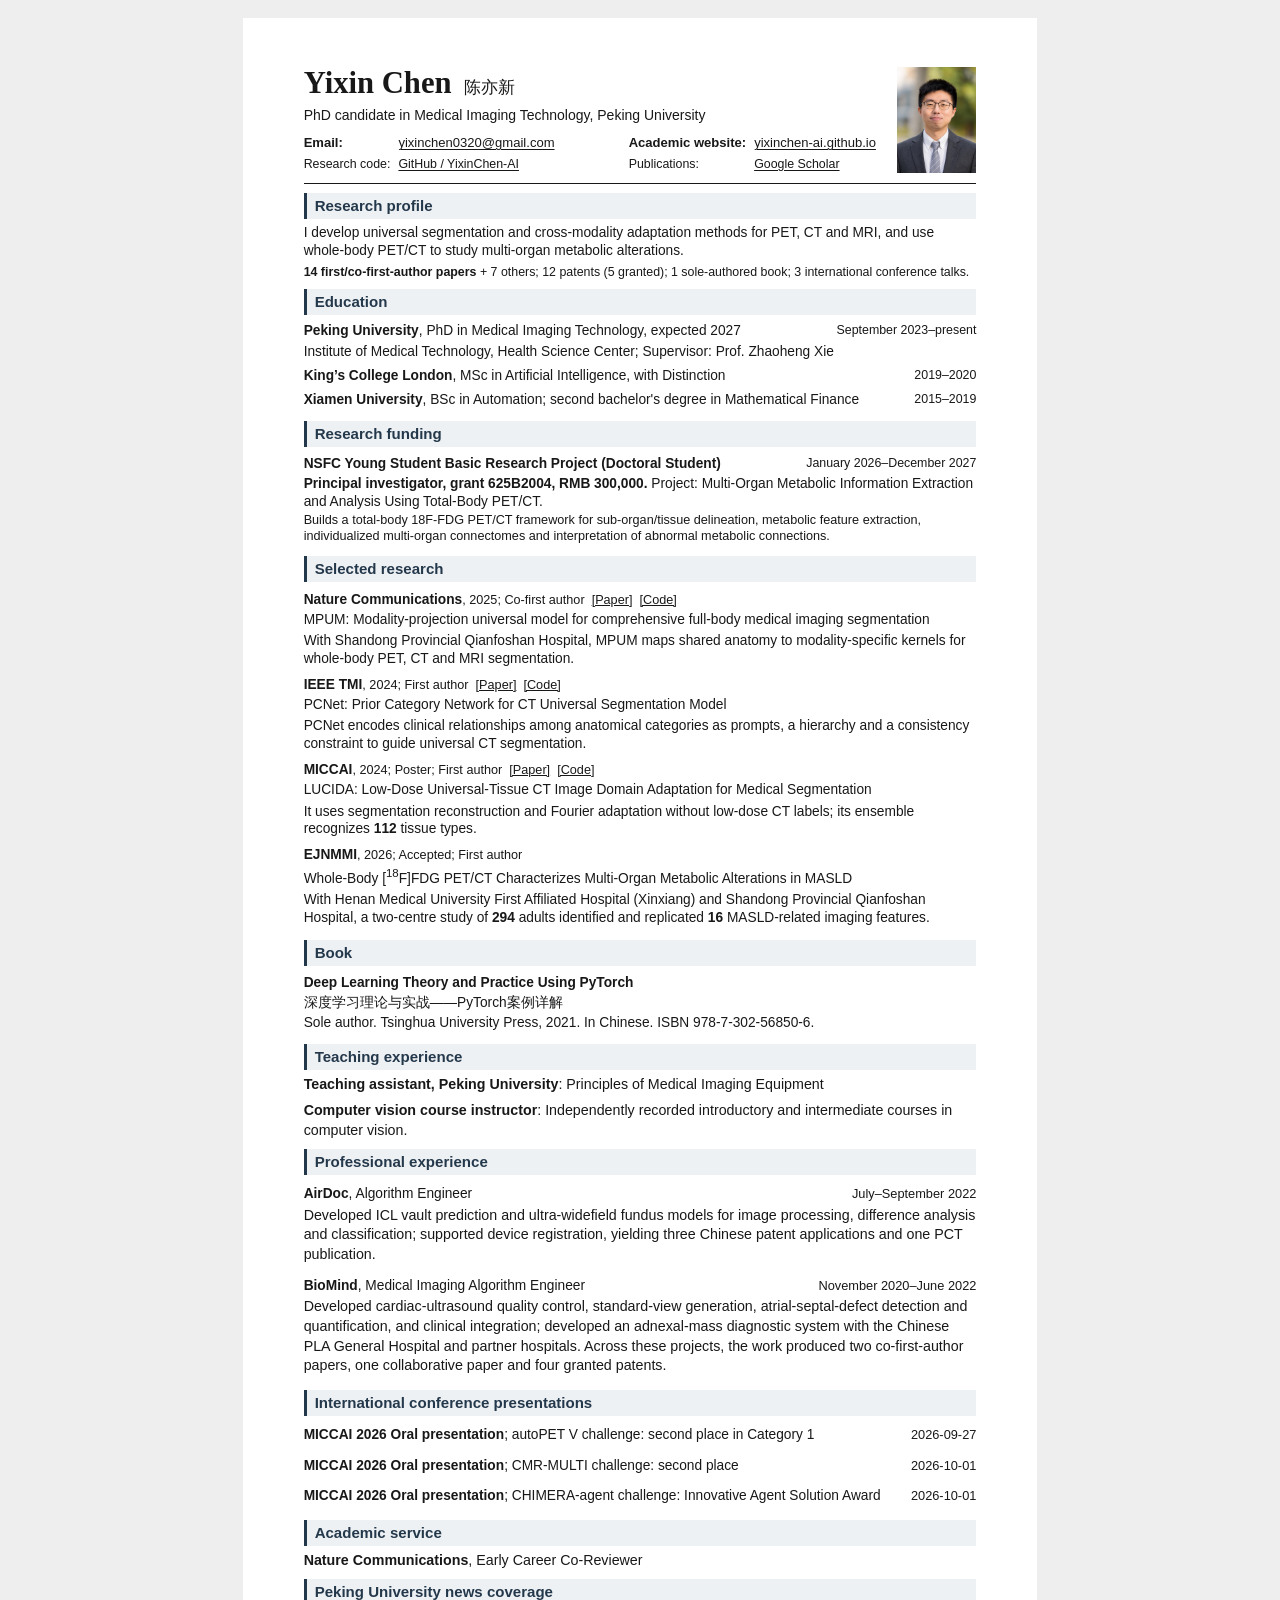
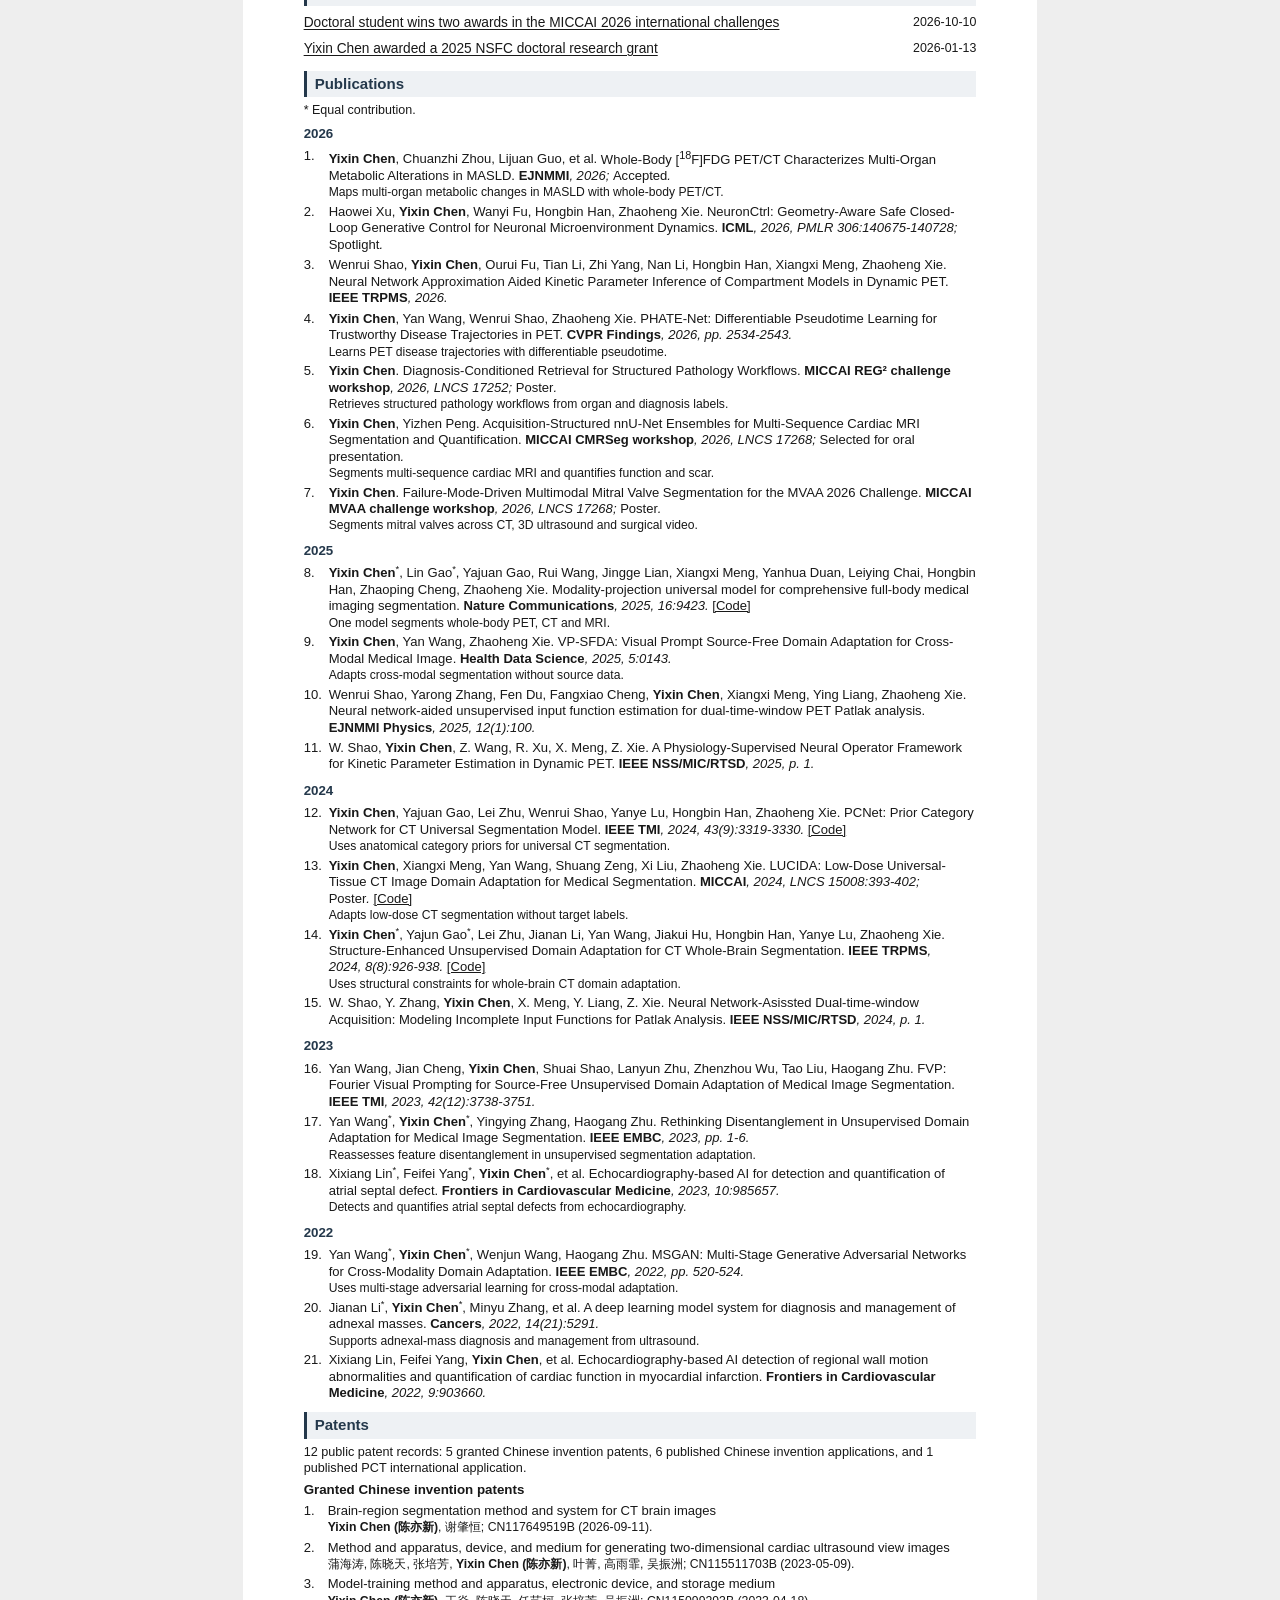
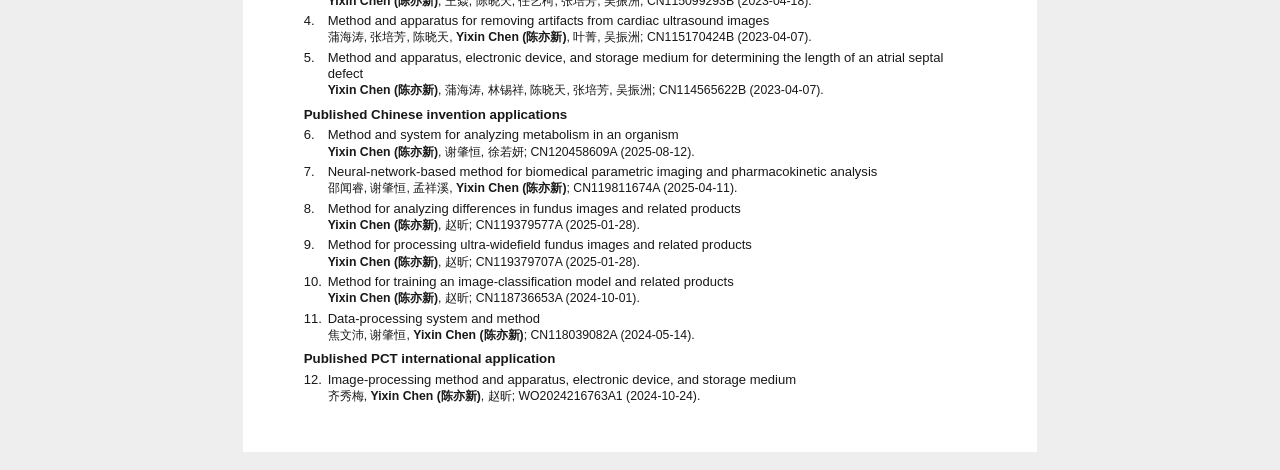
==== cv.html @ db7d0c9a "Share page space between publications and patents" ====
<!doctype html>
<html lang="en">
<head>
  <meta charset="utf-8"><meta name="viewport" content="width=device-width, initial-scale=1">
  <title>Yixin Chen | Curriculum Vitae</title>
  <meta name="description" content="Curriculum vitae of Yixin Chen, PhD candidate at Peking University.">
  <link rel="stylesheet" href="assets/css/cv.css?v=fabeebf2cda7">
  <style>@page { @bottom-right { content: "Updated October 2026"; } }</style>
</head>
<body class="cv-en">
<header class="cv-header">
  <div class="cv-identity"><h1>Yixin Chen<span class="cv-other-name">陈亦新</span></h1><p class="cv-role">PhD candidate in Medical Imaging Technology, Peking University</p></div>
  <img class="cv-portrait" src="assets/img/avatar.png" alt="Portrait of Yixin Chen" width="1254" height="1254">
  <address><dl class="cv-contacts">
    <div class="cv-contact-item"><dt>Email:</dt><dd><a href="mailto:yixinchen0320@gmail.com">yixinchen0320@gmail.com</a></dd></div>
    <div class="cv-contact-item"><dt>Academic website:</dt><dd><a href="https://yixinchen-ai.github.io/">yixinchen-ai.github.io</a></dd></div>
    <div class="cv-contact-item cv-contact-secondary"><dt>Research code:</dt><dd><a href="https://github.com/YixinChen-AI">GitHub / YixinChen-AI</a></dd></div>
    <div class="cv-contact-item cv-contact-secondary"><dt>Publications:</dt><dd><a href="https://scholar.google.com/citations?hl=en&user=ymfVoFwAAAAJ">Google Scholar</a></dd></div>
  </dl></address>
</header>
<main>
  <section class="cv-profile"><h2>Research profile</h2><p>I develop universal segmentation and cross-modality adaptation methods for PET, CT and MRI, and use whole-body PET/CT to study multi-organ metabolic alterations.</p><p class="cv-output-summary"><strong>14 first/co-first-author papers</strong> + 7 others; 12 patents (5 granted); 1 sole-authored book; <span class="cv-oral-count">3 international conference talks.</span></p></section>
  <section class="cv-education"><h2>Education</h2>
    <article class="cv-entry"><div><h3>Peking University<span class="cv-degree">, PhD in Medical Imaging Technology, expected 2027</span></h3><p>Institute of Medical Technology, Health Science Center; Supervisor: Prof. Zhaoheng Xie</p></div><p class="cv-date">September 2023–present</p></article>
    <article class="cv-entry"><div><h3>King’s College London<span class="cv-degree">, MSc in Artificial Intelligence, with Distinction</span></h3></div><p class="cv-date">2019–2020</p></article>
    <article class="cv-entry"><div><h3>Xiamen University<span class="cv-degree">, BSc in Automation; second bachelor's degree in Mathematical Finance</span></h3></div><p class="cv-date">2015–2019</p></article>
  </section>
  <section class="cv-funding"><h2>Research funding</h2>
    <article class="cv-entry"><div><h3>NSFC Young Student Basic Research Project (Doctoral Student)</h3><p><strong>Principal investigator, grant 625B2004, RMB 300,000.</strong> Project: Multi-Organ Metabolic Information Extraction and Analysis Using Total-Body PET/CT.</p><p class="cv-funding-summary">Builds a total-body 18F-FDG PET/CT framework for sub-organ/tissue delineation, metabolic feature extraction, individualized multi-organ connectomes and interpretation of abnormal metabolic connections.</p></div><p class="cv-date">January 2026–December 2027</p></article>
  </section>
  <section class="cv-selected"><h2>Selected research</h2>
    <article class="cv-highlight"><p class="cv-highlight-meta"><span class="v-name">Nature Communications</span>, 2025; Co-first author &nbsp;<a href="https://www.nature.com/articles/s41467-025-64469-w">[Paper]</a> &nbsp;<a href="https://github.com/YixinChen-AI/MPUM">[Code]</a></p><h3>MPUM: Modality-projection universal model for comprehensive full-body medical imaging segmentation</h3><p>With Shandong Provincial Qianfoshan Hospital, MPUM maps shared anatomy to modality-specific kernels for whole-body PET, CT and MRI segmentation.</p></article><article class="cv-highlight"><p class="cv-highlight-meta"><span class="v-name">IEEE TMI</span>, 2024; First author &nbsp;<a href="https://doi.org/10.1109/TMI.2024.3395349">[Paper]</a> &nbsp;<a href="https://github.com/YixinChen-AI/PCNet">[Code]</a></p><h3>PCNet: Prior Category Network for CT Universal Segmentation Model</h3><p>PCNet encodes clinical relationships among anatomical categories as prompts, a hierarchy and a consistency constraint to guide universal CT segmentation.</p></article><article class="cv-highlight"><p class="cv-highlight-meta"><span class="v-name">MICCAI</span>, 2024; <span class="publication-status">Poster</span>; First author &nbsp;<a href="https://doi.org/10.1007/978-3-031-72111-3_37">[Paper]</a> &nbsp;<a href="https://github.com/YixinChen-AI/LUCIDA">[Code]</a></p><h3>LUCIDA: Low-Dose Universal-Tissue CT Image Domain Adaptation for Medical Segmentation</h3><p>It uses segmentation reconstruction and Fourier adaptation without low-dose CT labels; its ensemble recognizes <strong>112</strong> tissue types.</p></article><article class="cv-highlight"><p class="cv-highlight-meta"><span class="v-name">EJNMMI</span>, 2026; <span class="publication-status">Accepted</span>; First author</p><h3>Whole-Body [<sup>18</sup>F]FDG PET/CT Characterizes Multi-Organ Metabolic Alterations in MASLD</h3><p>With Henan Medical University First Affiliated Hospital (Xinxiang) and Shandong Provincial Qianfoshan Hospital, a two-centre study of <strong>294</strong> adults identified and replicated <strong>16</strong> MASLD-related imaging features.</p></article>
  </section>
  <section class="cv-book"><h2>Book</h2>
    <article class="cv-entry"><div><h3>Deep Learning Theory and Practice Using PyTorch</h3><p>深度学习理论与实战——PyTorch案例详解</p><p>Sole author. Tsinghua University Press, 2021. In Chinese. ISBN 978-7-302-56850-6.</p></div></article>
  </section>
  <section class="cv-teaching"><h2>Teaching experience</h2>
    <p><strong>Teaching assistant, Peking University</strong>: Principles of Medical Imaging Equipment</p>
    <p><strong>Computer vision course instructor</strong>: Independently recorded introductory and intermediate courses in computer vision.</p>
  </section>
  <section class="cv-experience"><h2>Professional experience</h2>
    <article class="cv-entry"><div><h3>AirDoc<span class="cv-degree">, Algorithm Engineer</span></h3><p>Developed ICL vault prediction and ultra-widefield fundus models for image processing, difference analysis and classification; supported device registration, yielding three Chinese patent applications and one PCT publication.</p></div><p class="cv-date">July–September 2022</p></article><article class="cv-entry"><div><h3>BioMind<span class="cv-degree">, Medical Imaging Algorithm Engineer</span></h3><p>Developed cardiac-ultrasound quality control, standard-view generation, atrial-septal-defect detection and quantification, and clinical integration; developed an adnexal-mass diagnostic system with the Chinese PLA General Hospital and partner hospitals. Across these projects, the work produced two co-first-author papers, one collaborative paper and four granted patents.</p></div><p class="cv-date">November 2020–June 2022</p></article>
  </section>
  <section class="cv-presentations"><h2>International conference presentations</h2>
    <article class="cv-entry"><div><h3><strong>MICCAI 2026 Oral presentation</strong>; autoPET V challenge: second place in Category 1</h3></div><p class="cv-date">2026-09-27</p></article><article class="cv-entry"><div><h3><strong>MICCAI 2026 Oral presentation</strong>; CMR-MULTI challenge: second place</h3></div><p class="cv-date">2026-10-01</p></article><article class="cv-entry"><div><h3><strong>MICCAI 2026 Oral presentation</strong>; CHIMERA-agent challenge: Innovative Agent Solution Award</h3></div><p class="cv-date">2026-10-01</p></article>
  </section>
  <section class="cv-service"><h2>Academic service</h2>
    <p><strong>Nature Communications</strong>, Early Career Co-Reviewer</p>
  </section>
  <section class="cv-news"><h2>Peking University news coverage</h2>
    <article class="cv-entry"><div><h3><a href="https://imt.bjmu.edu.cn/xsfc/20c60463f0eb459887f461a8deffc6ae.htm">Doctoral student wins two awards in the MICCAI 2026 international challenges</a></h3></div><p class="cv-date">2026-10-10</p></article><article class="cv-entry"><div><h3><a href="https://imt.bjmu.edu.cn/xsfc/5f411968b96d4de2b79ebea2ff7c4ed9.htm">Yixin Chen awarded a 2025 NSFC doctoral research grant</a></h3></div><p class="cv-date">2026-01-13</p></article>
  </section>
  <section class="cv-publications"><h2>Publications</h2><p class="cv-publication-note">* Equal contribution.</p><section class="publication-group"><h3>2026</h3><article class="pub" id="publication-masld"><span class="cv-pub-number">1.</span><p class="cv-citation"><span class="authors"><span class="me">Yixin Chen</span>, Chuanzhi Zhou, Lijuan Guo, et al. </span><span class="ptitle">Whole-Body [<sup>18</sup>F]FDG PET/CT Characterizes Multi-Organ Metabolic Alterations in MASLD. </span><span class="venue"><span class="v-name">EJNMMI</span>, 2026; <span class="publication-status">Accepted</span>.</span></p><p class="cv-publication-summary">Maps multi-organ metabolic changes in MASLD with whole-body PET/CT.</p></article><article class="pub" id="publication-neuronctrl"><span class="cv-pub-number">2.</span><p class="cv-citation"><span class="authors">Haowei Xu, <span class="me">Yixin Chen</span>, Wanyi Fu, Hongbin Han, Zhaoheng Xie. </span><span class="ptitle"><a href="https://icml.cc/virtual/2026/poster/63182">NeuronCtrl: Geometry-Aware Safe Closed-Loop Generative Control for Neuronal Microenvironment Dynamics</a>. </span><span class="venue"><span class="v-name">ICML</span>, <span class="cv-citation-location">2026, PMLR 306:140675-140728</span>; <span class="publication-status">Spotlight</span>.</span></p></article><article class="pub"><span class="cv-pub-number">3.</span><p class="cv-citation"><span class="authors">Wenrui Shao, <span class="me">Yixin Chen</span>, Ourui Fu, Tian Li, Zhi Yang, Nan Li, Hongbin Han, Xiangxi Meng, Zhaoheng Xie. </span><span class="ptitle"><a href="https://doi.org/10.1109/TRPMS.2026.3660465">Neural Network Approximation Aided Kinetic Parameter Inference of Compartment Models in Dynamic PET</a>. </span><span class="venue"><span class="v-name">IEEE TRPMS</span>, 2026.</span></p></article><article class="pub" id="publication-phate"><span class="cv-pub-number">4.</span><p class="cv-citation"><span class="authors"><span class="me">Yixin Chen</span>, Yan Wang, Wenrui Shao, Zhaoheng Xie. </span><span class="ptitle"><a href="https://openaccess.thecvf.com/content/CVPR2026F/papers/Chen_PHATE-Net_Differentiable_Pseudotime_Learning_for_Trustworthy_Disease_Trajectories_in_PET_CVPRF_2026_paper.pdf">PHATE-Net: Differentiable Pseudotime Learning for Trustworthy Disease Trajectories in PET</a>. </span><span class="venue"><span class="v-name">CVPR Findings</span>, <span class="cv-citation-location">2026, pp. 2534-2543</span>.</span></p><p class="cv-publication-summary">Learns PET disease trajectories with differentiable pseudotime.</p></article><article class="pub"><span class="cv-pub-number">5.</span><p class="cv-citation"><span class="authors"><span class="me">Yixin Chen</span>. </span><span class="ptitle"><a href="https://papers.miccai.org/miccai-2026-sat/REG2026_008.html">Diagnosis-Conditioned Retrieval for Structured Pathology Workflows</a>. </span><span class="venue"><span class="v-name">MICCAI REG² challenge workshop</span>, <span class="cv-citation-location">2026, LNCS 17252</span>; <span class="publication-status">Poster</span>.</span></p><p class="cv-publication-summary">Retrieves structured pathology workflows from organ and diagnosis labels.</p></article><article class="pub"><span class="cv-pub-number">6.</span><p class="cv-citation"><span class="authors"><span class="me">Yixin Chen</span>, Yizhen Peng. </span><span class="ptitle"><a href="https://papers.miccai.org/miccai-2026-sat/CMRSeg_018.html">Acquisition-Structured nnU-Net Ensembles for Multi-Sequence Cardiac MRI Segmentation and Quantification</a>. </span><span class="venue"><span class="v-name">MICCAI CMRSeg workshop</span>, <span class="cv-citation-location">2026, LNCS 17268</span>; <span class="publication-status">Selected for oral presentation</span>.</span></p><p class="cv-publication-summary">Segments multi-sequence cardiac MRI and quantifies function and scar.</p></article><article class="pub"><span class="cv-pub-number">7.</span><p class="cv-citation"><span class="authors"><span class="me">Yixin Chen</span>. </span><span class="ptitle"><a href="https://papers.miccai.org/miccai-2026-sat/MVAA_023.html">Failure-Mode-Driven Multimodal Mitral Valve Segmentation for the MVAA 2026 Challenge</a>. </span><span class="venue"><span class="v-name">MICCAI MVAA challenge workshop</span>, <span class="cv-citation-location">2026, LNCS 17268</span>; <span class="publication-status">Poster</span>.</span></p><p class="cv-publication-summary">Segments mitral valves across CT, 3D ultrasound and surgical video.</p></article></section><section class="publication-group"><h3>2025</h3><article class="pub"><span class="cv-pub-number">8.</span><p class="cv-citation"><span class="authors"><span class="me">Yixin Chen</span><span class="author-role">*</span>, Lin Gao<span class="author-role">*</span>, Yajuan Gao, Rui Wang, Jingge Lian, Xiangxi Meng, Yanhua Duan, Leiying Chai, Hongbin Han, Zhaoping Cheng, Zhaoheng Xie. </span><span class="ptitle"><a href="https://www.nature.com/articles/s41467-025-64469-w">Modality-projection universal model for comprehensive full-body medical imaging segmentation</a>. </span><span class="venue"><span class="v-name">Nature Communications</span>, <span class="cv-citation-location">2025, 16:9423</span>.</span>&nbsp;<a class="cv-code" href="https://github.com/YixinChen-AI/MPUM">[Code]</a></p><p class="cv-publication-summary">One model segments whole-body PET, CT and MRI.</p></article><article class="pub"><span class="cv-pub-number">9.</span><p class="cv-citation"><span class="authors"><span class="me">Yixin Chen</span>, Yan Wang, Zhaoheng Xie. </span><span class="ptitle"><a href="https://doi.org/10.34133/hds.0143">VP-SFDA: Visual Prompt Source-Free Domain Adaptation for Cross-Modal Medical Image</a>. </span><span class="venue"><span class="v-name">Health Data Science</span>, <span class="cv-citation-location">2025, 5:0143</span>.</span></p><p class="cv-publication-summary">Adapts cross-modal segmentation without source data.</p></article><article class="pub"><span class="cv-pub-number">10.</span><p class="cv-citation"><span class="authors">Wenrui Shao, Yarong Zhang, Fen Du, Fangxiao Cheng, <span class="me">Yixin Chen</span>, Xiangxi Meng, Ying Liang, Zhaoheng Xie. </span><span class="ptitle"><a href="https://doi.org/10.1186/s40658-025-00804-w">Neural network-aided unsupervised input function estimation for dual-time-window PET Patlak analysis</a>. </span><span class="venue"><span class="v-name">EJNMMI Physics</span>, <span class="cv-citation-location">2025, 12(1):100</span>.</span></p></article><article class="pub"><span class="cv-pub-number">11.</span><p class="cv-citation"><span class="authors">W. Shao, <span class="me">Yixin Chen</span>, Z. Wang, R. Xu, X. Meng, Z. Xie. </span><span class="ptitle"><a href="https://doi.org/10.1109/NSS/MIC/RTSD57106.2025.11287925">A Physiology-Supervised Neural Operator Framework for Kinetic Parameter Estimation in Dynamic PET</a>. </span><span class="venue"><span class="v-name">IEEE NSS/MIC/RTSD</span>, <span class="cv-citation-location">2025, p. 1</span>.</span></p></article></section><section class="publication-group"><h3>2024</h3><article class="pub"><span class="cv-pub-number">12.</span><p class="cv-citation"><span class="authors"><span class="me">Yixin Chen</span>, Yajuan Gao, Lei Zhu, Wenrui Shao, Yanye Lu, Hongbin Han, Zhaoheng Xie. </span><span class="ptitle"><a href="https://doi.org/10.1109/TMI.2024.3395349">PCNet: Prior Category Network for CT Universal Segmentation Model</a>. </span><span class="venue"><span class="v-name">IEEE TMI</span>, <span class="cv-citation-location">2024, 43(9):3319-3330</span>.</span>&nbsp;<a class="cv-code" href="https://github.com/YixinChen-AI/PCNet">[Code]</a></p><p class="cv-publication-summary">Uses anatomical category priors for universal CT segmentation.</p></article><article class="pub"><span class="cv-pub-number">13.</span><p class="cv-citation"><span class="authors"><span class="me">Yixin Chen</span>, Xiangxi Meng, Yan Wang, Shuang Zeng, Xi Liu, Zhaoheng Xie. </span><span class="ptitle"><a href="https://doi.org/10.1007/978-3-031-72111-3_37">LUCIDA: Low-Dose Universal-Tissue CT Image Domain Adaptation for Medical Segmentation</a>. </span><span class="venue"><span class="v-name">MICCAI</span>, <span class="cv-citation-location">2024, LNCS 15008:393-402</span>; <span class="publication-status">Poster</span>.</span>&nbsp;<a class="cv-code" href="https://github.com/YixinChen-AI/LUCIDA">[Code]</a></p><p class="cv-publication-summary">Adapts low-dose CT segmentation without target labels.</p></article><article class="pub"><span class="cv-pub-number">14.</span><p class="cv-citation"><span class="authors"><span class="me">Yixin Chen</span><span class="author-role">*</span>, Yajun Gao<span class="author-role">*</span>, Lei Zhu, Jianan Li, Yan Wang, Jiakui Hu, Hongbin Han, Yanye Lu, Zhaoheng Xie. </span><span class="ptitle"><a href="https://doi.org/10.1109/TRPMS.2024.3391285">Structure-Enhanced Unsupervised Domain Adaptation for CT Whole-Brain Segmentation</a>. </span><span class="venue"><span class="v-name">IEEE TRPMS</span>, <span class="cv-citation-location">2024, 8(8):926-938</span>.</span>&nbsp;<a class="cv-code" href="https://github.com/YixinChen-AI/BraSEDA">[Code]</a></p><p class="cv-publication-summary">Uses structural constraints for whole-brain CT domain adaptation.</p></article><article class="pub"><span class="cv-pub-number">15.</span><p class="cv-citation"><span class="authors">W. Shao, Y. Zhang, <span class="me">Yixin Chen</span>, X. Meng, Y. Liang, Z. Xie. </span><span class="ptitle"><a href="https://doi.org/10.1109/NSS/MIC/RTSD57108.2024.10656964">Neural Network-Asissted Dual-time-window Acquisition: Modeling Incomplete Input Functions for Patlak Analysis</a>. </span><span class="venue"><span class="v-name">IEEE NSS/MIC/RTSD</span>, <span class="cv-citation-location">2024, p. 1</span>.</span></p></article></section><section class="publication-group"><h3>2023</h3><article class="pub"><span class="cv-pub-number">16.</span><p class="cv-citation"><span class="authors">Yan Wang, Jian Cheng, <span class="me">Yixin Chen</span>, Shuai Shao, Lanyun Zhu, Zhenzhou Wu, Tao Liu, Haogang Zhu. </span><span class="ptitle"><a href="https://doi.org/10.1109/TMI.2023.3306105">FVP: Fourier Visual Prompting for Source-Free Unsupervised Domain Adaptation of Medical Image Segmentation</a>. </span><span class="venue"><span class="v-name">IEEE TMI</span>, <span class="cv-citation-location">2023, 42(12):3738-3751</span>.</span></p></article><article class="pub"><span class="cv-pub-number">17.</span><p class="cv-citation"><span class="authors">Yan Wang<span class="author-role">*</span>, <span class="me">Yixin Chen</span><span class="author-role">*</span>, Yingying Zhang, Haogang Zhu. </span><span class="ptitle"><a href="https://doi.org/10.1109/EMBC40787.2023.10341077">Rethinking Disentanglement in Unsupervised Domain Adaptation for Medical Image Segmentation</a>. </span><span class="venue"><span class="v-name">IEEE EMBC</span>, <span class="cv-citation-location">2023, pp. 1-6</span>.</span></p><p class="cv-publication-summary">Reassesses feature disentanglement in unsupervised segmentation adaptation.</p></article><article class="pub"><span class="cv-pub-number">18.</span><p class="cv-citation"><span class="authors">Xixiang Lin<span class="author-role">*</span>, Feifei Yang<span class="author-role">*</span>, <span class="me">Yixin Chen</span><span class="author-role">*</span>, et al. </span><span class="ptitle"><a href="https://doi.org/10.3389/fcvm.2023.985657">Echocardiography-based AI for detection and quantification of atrial septal defect</a>. </span><span class="venue"><span class="v-name">Frontiers in Cardiovascular Medicine</span>, <span class="cv-citation-location">2023, 10:985657</span>.</span></p><p class="cv-publication-summary">Detects and quantifies atrial septal defects from echocardiography.</p></article></section><section class="publication-group"><h3>2022</h3><article class="pub"><span class="cv-pub-number">19.</span><p class="cv-citation"><span class="authors">Yan Wang<span class="author-role">*</span>, <span class="me">Yixin Chen</span><span class="author-role">*</span>, Wenjun Wang, Haogang Zhu. </span><span class="ptitle"><a href="https://doi.org/10.1109/EMBC48229.2022.9871048">MSGAN: Multi-Stage Generative Adversarial Networks for Cross-Modality Domain Adaptation</a>. </span><span class="venue"><span class="v-name">IEEE EMBC</span>, <span class="cv-citation-location">2022, pp. 520-524</span>.</span></p><p class="cv-publication-summary">Uses multi-stage adversarial learning for cross-modal adaptation.</p></article><article class="pub"><span class="cv-pub-number">20.</span><p class="cv-citation"><span class="authors">Jianan Li<span class="author-role">*</span>, <span class="me">Yixin Chen</span><span class="author-role">*</span>, Minyu Zhang, et al. </span><span class="ptitle"><a href="https://doi.org/10.3390/cancers14215291">A deep learning model system for diagnosis and management of adnexal masses</a>. </span><span class="venue"><span class="v-name">Cancers</span>, <span class="cv-citation-location">2022, 14(21):5291</span>.</span></p><p class="cv-publication-summary">Supports adnexal-mass diagnosis and management from ultrasound.</p></article><article class="pub"><span class="cv-pub-number">21.</span><p class="cv-citation"><span class="authors">Xixiang Lin, Feifei Yang, <span class="me">Yixin Chen</span>, et al. </span><span class="ptitle"><a href="https://doi.org/10.3389/fcvm.2022.903660">Echocardiography-based AI detection of regional wall motion abnormalities and quantification of cardiac function in myocardial infarction</a>. </span><span class="venue"><span class="v-name">Frontiers in Cardiovascular Medicine</span>, <span class="cv-citation-location">2022, 9:903660</span>.</span></p></article></section></section>
  <section class="cv-patents"><h2>Patents</h2><p class="patent-summary">12 public patent records: 5 granted Chinese invention patents, 6 published Chinese invention applications, and 1 published PCT international application.</p><section class="patent-group" aria-labelledby="patent-granted-en"><h3 id="patent-granted-en">Granted Chinese invention patents</h3><ol class="patent-list"><li class="patent-item"><h4><a href="http://epub.cnipa.gov.cn/patent/CN117649519B">Brain-region segmentation method and system for CT brain images</a></h4><p class="patent-details"><span class="patent-inventors"><strong>Yixin Chen (陈亦新)</strong>, 谢肇恒</span>; <span class="patent-metadata"><span class="patent-field">CN117649519B (2026-09-11)</span>.</span></p></li><li class="patent-item"><h4><a href="https://patents.google.com/patent/CN115511703B/zh">Method and apparatus, device, and medium for generating two-dimensional cardiac ultrasound view images</a></h4><p class="patent-details"><span class="patent-inventors">蒲海涛, 陈晓天, 张培芳, <strong>Yixin Chen (陈亦新)</strong>, 叶菁, 高雨霏, 吴振洲</span>; <span class="patent-metadata"><span class="patent-field">CN115511703B (2023-05-09)</span>.</span></p></li><li class="patent-item"><h4><a href="http://epub.cnipa.gov.cn/patent/CN115099293B">Model-training method and apparatus, electronic device, and storage medium</a></h4><p class="patent-details"><span class="patent-inventors"><strong>Yixin Chen (陈亦新)</strong>, 王焱, 陈晓天, 任艺柯, 张培芳, 吴振洲</span>; <span class="patent-metadata"><span class="patent-field">CN115099293B (2023-04-18)</span>.</span></p></li><li class="patent-item"><h4><a href="https://patents.google.com/patent/CN115170424B/zh">Method and apparatus for removing artifacts from cardiac ultrasound images</a></h4><p class="patent-details"><span class="patent-inventors">蒲海涛, 张培芳, 陈晓天, <strong>Yixin Chen (陈亦新)</strong>, 叶菁, 吴振洲</span>; <span class="patent-metadata"><span class="patent-field">CN115170424B (2023-04-07)</span>.</span></p></li><li class="patent-item"><h4><a href="https://patents.google.com/patent/CN114565622B/zh">Method and apparatus, electronic device, and storage medium for determining the length of an atrial septal defect</a></h4><p class="patent-details"><span class="patent-inventors"><strong>Yixin Chen (陈亦新)</strong>, 蒲海涛, 林锡祥, 陈晓天, 张培芳, 吴振洲</span>; <span class="patent-metadata"><span class="patent-field">CN114565622B (2023-04-07)</span>.</span></p></li></ol></section><section class="patent-group" aria-labelledby="patent-published-en"><h3 id="patent-published-en">Published Chinese invention applications</h3><ol class="patent-list"><li class="patent-item"><h4><a href="http://epub.cnipa.gov.cn/patent/CN120458609A">Method and system for analyzing metabolism in an organism</a></h4><p class="patent-details"><span class="patent-inventors"><strong>Yixin Chen (陈亦新)</strong>, 谢肇恒, 徐若妍</span>; <span class="patent-metadata"><span class="patent-field">CN120458609A (2025-08-12)</span>.</span></p></li><li class="patent-item"><h4><a href="https://patents.google.com/patent/CN119811674A/zh">Neural-network-based method for biomedical parametric imaging and pharmacokinetic analysis</a></h4><p class="patent-details"><span class="patent-inventors">邵闻睿, 谢肇恒, 孟祥溪, <strong>Yixin Chen (陈亦新)</strong></span>; <span class="patent-metadata"><span class="patent-field">CN119811674A (2025-04-11)</span>.</span></p></li><li class="patent-item"><h4><a href="http://epub.cnipa.gov.cn/patent/CN119379577A">Method for analyzing differences in fundus images and related products</a></h4><p class="patent-details"><span class="patent-inventors"><strong>Yixin Chen (陈亦新)</strong>, 赵昕</span>; <span class="patent-metadata"><span class="patent-field">CN119379577A (2025-01-28)</span>.</span></p></li><li class="patent-item"><h4><a href="http://epub.cnipa.gov.cn/patent/CN119379707A">Method for processing ultra-widefield fundus images and related products</a></h4><p class="patent-details"><span class="patent-inventors"><strong>Yixin Chen (陈亦新)</strong>, 赵昕</span>; <span class="patent-metadata"><span class="patent-field">CN119379707A (2025-01-28)</span>.</span></p></li><li class="patent-item"><h4><a href="http://epub.cnipa.gov.cn/patent/CN118736653A">Method for training an image-classification model and related products</a></h4><p class="patent-details"><span class="patent-inventors"><strong>Yixin Chen (陈亦新)</strong>, 赵昕</span>; <span class="patent-metadata"><span class="patent-field">CN118736653A (2024-10-01)</span>.</span></p></li><li class="patent-item"><h4><a href="https://patents.google.com/patent/CN118039082A/zh">Data-processing system and method</a></h4><p class="patent-details"><span class="patent-inventors">焦文沛, 谢肇恒, <strong>Yixin Chen (陈亦新)</strong></span>; <span class="patent-metadata"><span class="patent-field">CN118039082A (2024-05-14)</span>.</span></p></li></ol></section><section class="patent-group" aria-labelledby="patent-pct-en"><h3 id="patent-pct-en">Published PCT international application</h3><ol class="patent-list"><li class="patent-item"><h4><a href="https://patents.google.com/patent/WO2024216763A1/zh">Image-processing method and apparatus, electronic device, and storage medium</a></h4><p class="patent-details"><span class="patent-inventors">齐秀梅, <strong>Yixin Chen (陈亦新)</strong>, 赵昕</span>; <span class="patent-metadata"><span class="patent-field">WO2024216763A1 (2024-10-24)</span>.</span></p></li></ol></section></section>
</main>
</body></html>
---- assets/css/cv.css ----
:root {
  --ink: #181818;
  --accent: #24384b;
  --section-fill: #eef1f4;
  --sans: Arial, "Noto Sans CJK SC", "PingFang SC", "Microsoft YaHei", sans-serif;
}
* { box-sizing: border-box; }
html { background: #eee; }
body {
  width: 210mm;
  margin: 18px auto;
  padding: 13mm 16mm 12mm;
  background: #fff;
  color: var(--ink);
  font: 10.3pt/1.3 var(--sans);
}
a { color: inherit; text-decoration: none; }
p, h1, h2, h3, h4, article, section { margin: 0; }
.cv-header { position: relative; padding-bottom: 11px; border-bottom: 1px solid var(--ink); }
.cv-identity { padding-right: 27mm; }
.cv-portrait { position: absolute; top: 0; right: 0; display: block; width: 21mm; height: 28mm; object-fit: cover; }
h1 { font: 700 23pt/1.1 "Times New Roman", serif; }
.cv-zh h1 { font-family: var(--sans); font-size: 23pt; }
.cv-other-name { margin-left: 12px; font: 400 13pt/1.1 var(--sans); }
.cv-role { margin-top: 5px; font-size: 10.5pt; }
address { margin-top: 10px; font-style: normal; font-size: 9.8pt; line-height: 1.35; }
.cv-contacts { display: grid; grid-template-columns: max-content minmax(0, 1fr) max-content minmax(0, 1fr); gap: 4px 8px; margin: 0; }
.cv-contact-item { display: contents; }
.cv-contacts dt { font-weight: 600; }
.cv-contacts dd { min-width: 0; margin: 0; }
.cv-contact-secondary dt, .cv-contact-secondary dd { font-size: 9.3pt; }
.cv-contact-secondary dt { font-weight: 400; }
address a { text-decoration: underline; text-decoration-thickness: .5px; text-underline-offset: .13em; }
main > section { margin-top: 11px; }
.cv-en main > section { margin-top: 9px; }
h2 { display: flex; flex-wrap: wrap; align-items: baseline; justify-content: space-between; gap: 3px 12px; margin-bottom: 5px; padding: 4px 8px; border-left: 3px solid var(--accent); background: var(--section-fill); color: var(--accent); font: 700 11.3pt/1.2 var(--sans); break-after: avoid; }
.cv-entry { display: grid; grid-template-columns: minmax(0, 1fr) auto; gap: 0 16px; break-inside: avoid; padding: 3px 0; }
.cv-entry > div { display: contents; }
.cv-entry > div > h3 { grid-column: 1; }
.cv-entry > div > p { grid-column: 1 / -1; }
.cv-entry + .cv-entry { margin-top: 2px; }
.cv-entry h3 { font-size: 10.3pt; line-height: 1.35; }
.cv-degree { font-weight: 400; }
.cv-entry p { margin-top: 2px; }
.cv-entry .cv-date { grid-column: 2; grid-row: 1; margin-top: 0; white-space: nowrap; text-align: right; font-size: 9.3pt; font-variant-numeric: tabular-nums; }
.cv-education .cv-entry { padding: 2px 0; }
.cv-funding-summary { font-size: 9.5pt; line-height: 1.22; }
.cv-profile { margin-top: 12px; }
.cv-output-summary { margin-top: 4px; font-size: 10pt; }
.cv-en .cv-output-summary { font-size: 9.3pt; }
.cv-oral-count { white-space: nowrap; }
.cv-highlight { break-inside: avoid; padding: 5px 0; font-size: 10.3pt; line-height: 1.3; }
.cv-en .cv-highlight { padding: 4px 0; }
.cv-highlight h3 { margin-bottom: 3px; font-size: inherit; font-weight: 400; line-height: 1.35; }
.cv-highlight-meta { margin-bottom: 2px; font-size: 9.5pt; line-height: 1.3; }
.cv-highlight-meta .v-name { font-size: 10.3pt; font-weight: 700; }
.cv-publication-note { margin: 0 0 7px; font-size: 9.4pt; }
.cv-publications .publication-group { margin-top: 8px; }
.cv-publications .publication-group > h3 { margin-bottom: 4px; color: var(--accent); font-size: 10pt; line-height: 1.22; }
.cv-publications .pub { display: grid; grid-template-columns: 19px minmax(0, 1fr); column-gap: 6px; row-gap: 1px; break-inside: avoid; padding: 2px 0; font-size: 9.8pt; line-height: 1.26; }
.cv-publication-summary { grid-column: 2; font-size: 9.1pt; line-height: 1.2; }
.cv-citation-location { white-space: nowrap; }
.cv-pub-number { font-variant-numeric: tabular-nums; }
.cv-publications .ptitle { font-weight: 400; }
.cv-publications .me { font-weight: 700; }
.cv-publications .venue { font-style: italic; }
.cv-publications .v-name { font-style: normal; font-weight: 600; }
.cv-publications .publication-status { font-style: normal; }
.cv-code, .cv-highlight-meta a { white-space: nowrap; text-decoration: underline; text-decoration-thickness: .5px; }
.author-role { vertical-align: super; font-size: .72em; line-height: 0; }
.cv-patents { counter-reset: patent; }
.cv-teaching, .cv-experience, .cv-presentations, .cv-service { font-size: 10.7pt; line-height: 1.38; }
.cv-experience, .cv-presentations, .cv-service { margin-top: 14px; }
.cv-teaching > p + p { margin-top: 6px; }
.cv-experience .cv-entry, .cv-presentations .cv-entry { padding: 5px 0; }
.cv-experience .cv-date, .cv-presentations .cv-date { font-size: 9.6pt; }
.cv-news { break-inside: avoid; }
.cv-news h3 { font-weight: 400; }
.cv-news a { text-decoration: underline; text-decoration-thickness: .5px; text-underline-offset: .13em; }
.cv-presentations .cv-entry h3 { font-weight: 400; }
.cv-book, .cv-service { break-inside: avoid; }
.patent-summary { font-size: 9.5pt; line-height: 1.3; }
.patent-group { margin-top: 6px; }
.patent-group > h3 { margin-bottom: 2px; font-size: 10pt; line-height: 1.25; }
.patent-list { margin: 0; padding: 0; list-style: none; }
.patent-item { position: relative; break-inside: avoid; padding: 2px 0 2px 24px; counter-increment: patent; }
.patent-item::before { position: absolute; left: 0; top: 2px; content: counter(patent) "."; font-size: 9.8pt; }
.patent-item h4 { font-size: 9.8pt; line-height: 1.25; font-weight: 400; }
.patent-details { margin-top: 1px; font-size: 9.2pt; line-height: 1.25; }
.patent-field { white-space: nowrap; }
@page {
  size: A4;
  margin: 13mm 16mm 11mm;
  @bottom-right { color: #181818; font: 8pt Arial, sans-serif; }
}
@media print {
  html, body { background: #fff; }
  h2 { print-color-adjust: exact; -webkit-print-color-adjust: exact; }
  body { width: auto; margin: 0; padding: 0; }
  h2, .publication-group > h3, .patent-group > h3 { break-after: avoid; }
  p { orphans: 2; widows: 2; }
  .cv-publications, .cv-teaching { break-before: page; margin-top: 0; }
}
@media screen and (max-width: 850px) {
  body { width: min(100%, 210mm); margin: 0 auto; padding: 28px 24px; }
}
@media screen and (max-width: 560px) {
  .cv-identity { min-height: 28mm; }
  .cv-contacts { grid-template-columns: max-content minmax(0, 1fr); }
  address a { overflow-wrap: anywhere; }
  .cv-entry { display: block; }
  .cv-entry .cv-date { margin-top: 3px; text-align: left; }
}
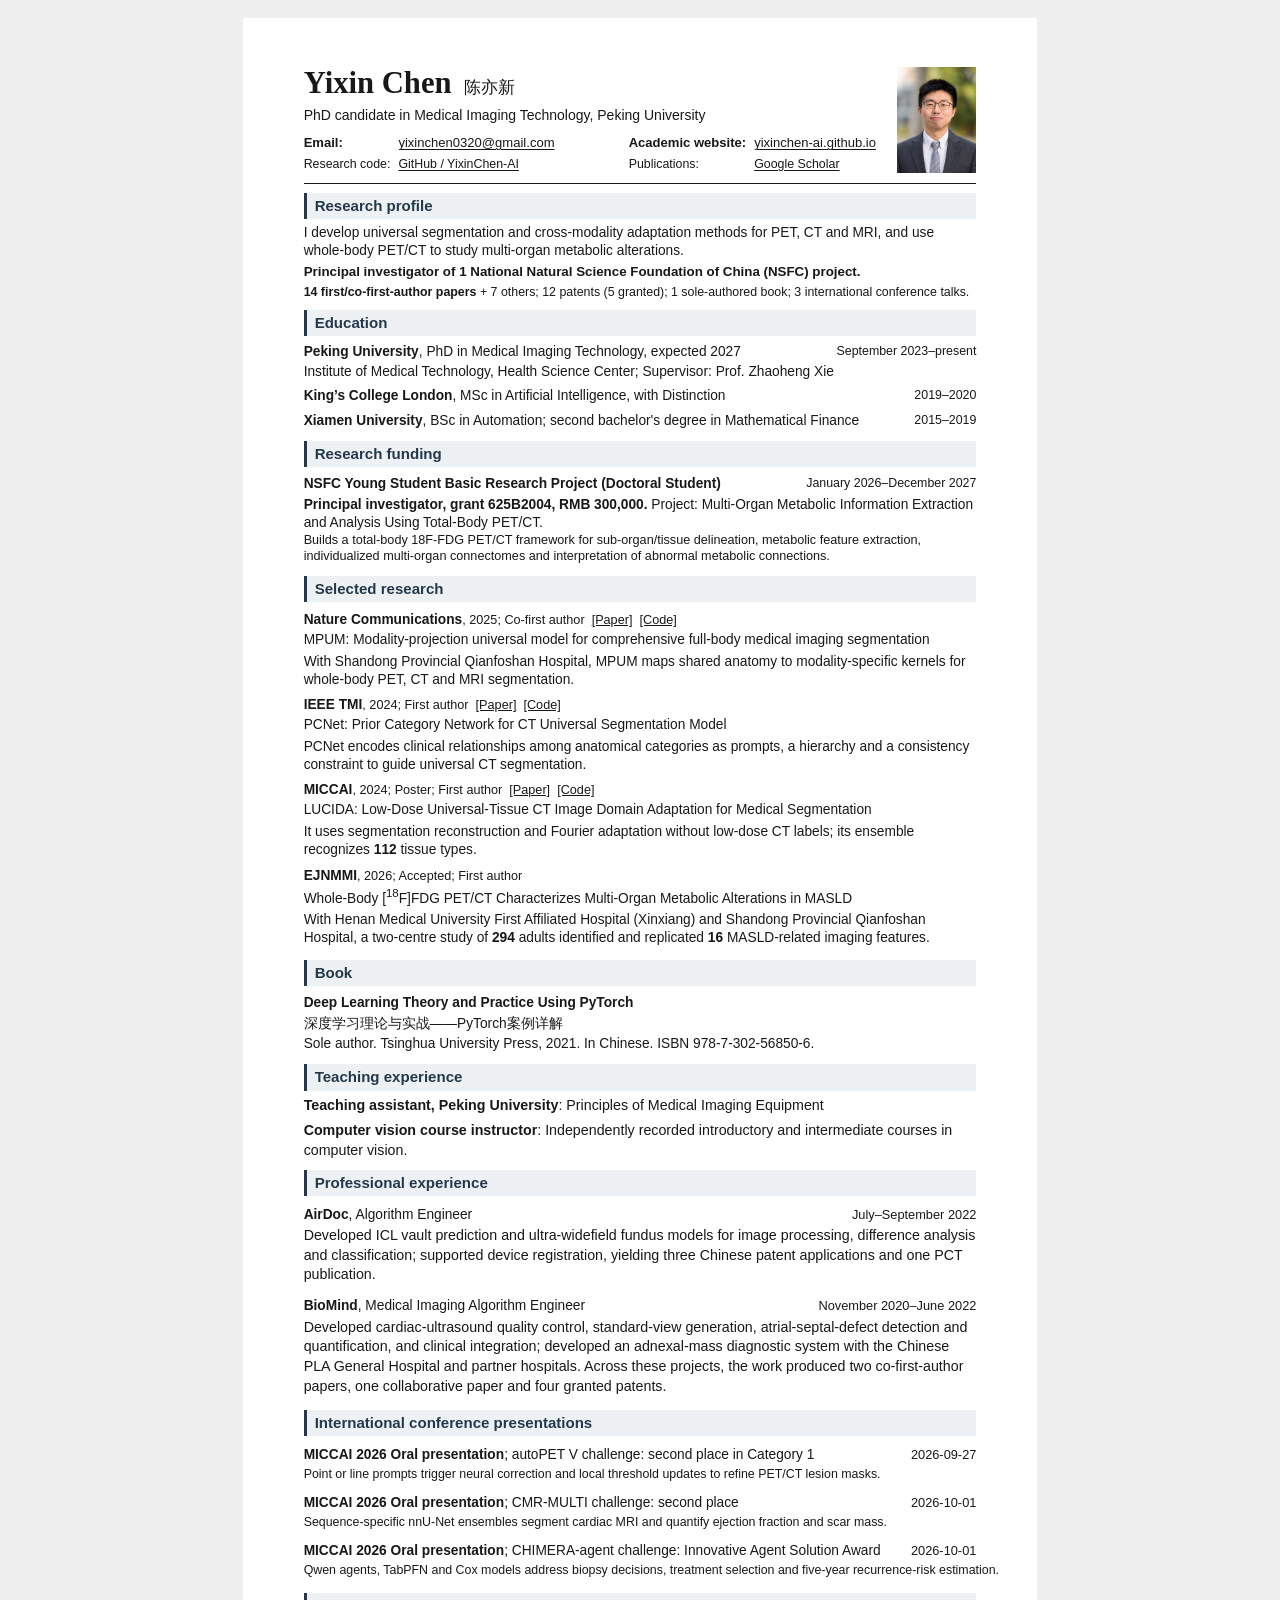
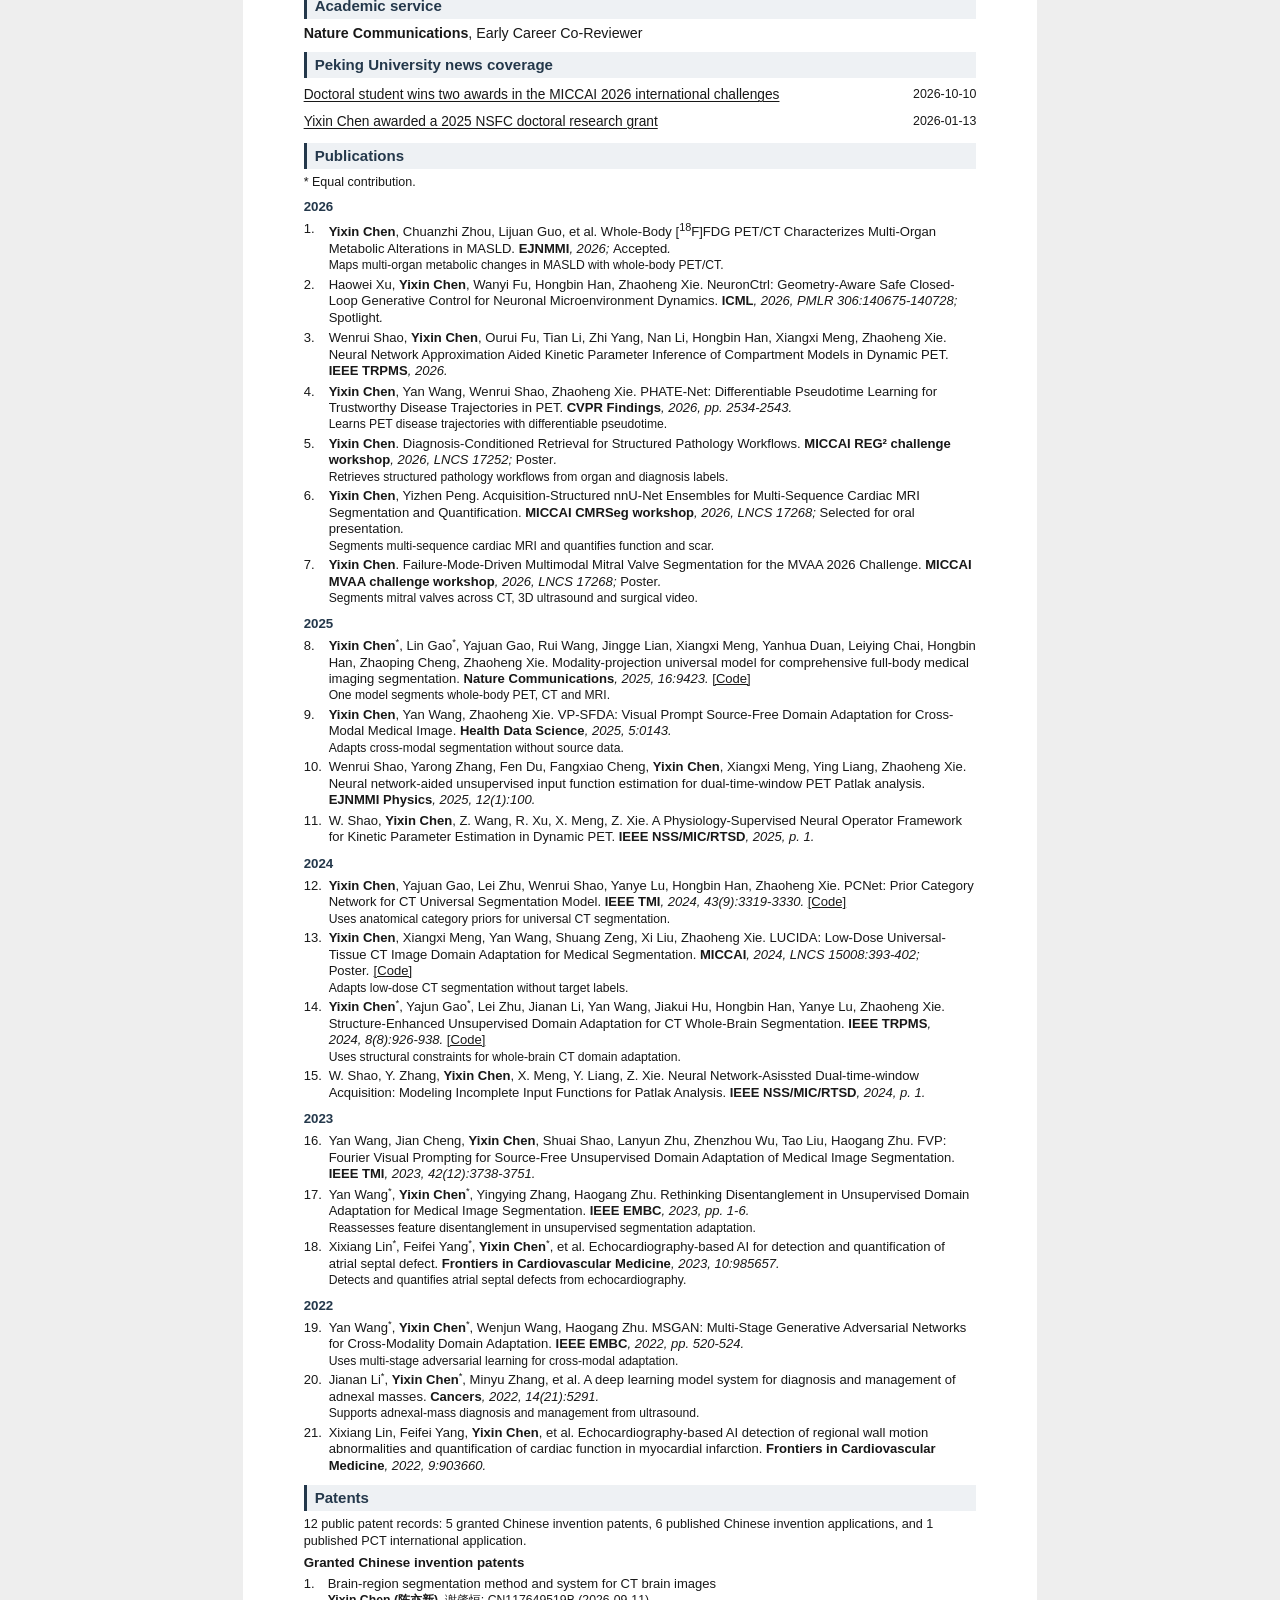
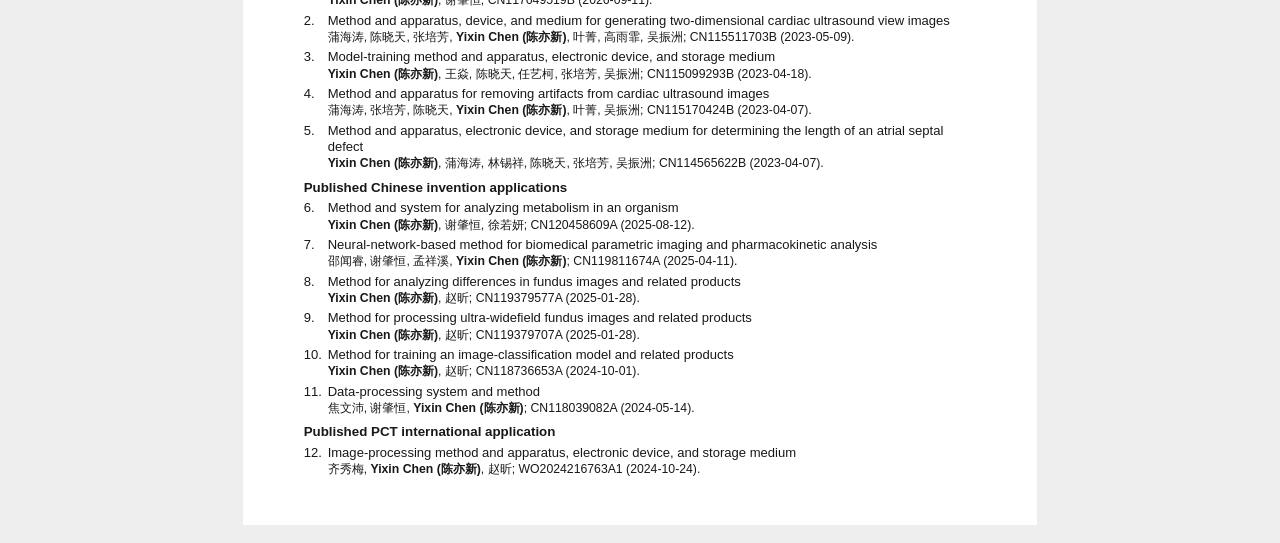
==== commit 927bf60f: "Highlight NSFC leadership and conference methods" ====
--- a/cv.html
+++ b/cv.html
@@ -4,7 +4,7 @@
   <meta charset="utf-8"><meta name="viewport" content="width=device-width, initial-scale=1">
   <title>Yixin Chen | Curriculum Vitae</title>
   <meta name="description" content="Curriculum vitae of Yixin Chen, PhD candidate at Peking University.">
-  <link rel="stylesheet" href="assets/css/cv.css?v=fabeebf2cda7">
+  <link rel="stylesheet" href="assets/css/cv.css?v=ea7498ed330e">
   <style>@page { @bottom-right { content: "Updated October 2026"; } }</style>
 </head>
 <body class="cv-en">
@@ -19,7 +19,7 @@
   </dl></address>
 </header>
 <main>
-  <section class="cv-profile"><h2>Research profile</h2><p>I develop universal segmentation and cross-modality adaptation methods for PET, CT and MRI, and use whole-body PET/CT to study multi-organ metabolic alterations.</p><p class="cv-output-summary"><strong>14 first/co-first-author papers</strong> + 7 others; 12 patents (5 granted); 1 sole-authored book; <span class="cv-oral-count">3 international conference talks.</span></p></section>
+  <section class="cv-profile"><h2>Research profile</h2><p>I develop universal segmentation and cross-modality adaptation methods for PET, CT and MRI, and use whole-body PET/CT to study multi-organ metabolic alterations.</p><p class="cv-profile-funding"><strong>Principal investigator of 1 National Natural Science Foundation of China (NSFC) project.</strong></p><p class="cv-output-summary"><strong>14 first/co-first-author papers</strong> + 7 others; 12 patents (5 granted); 1 sole-authored book; <span class="cv-oral-count">3 international conference talks.</span></p></section>
   <section class="cv-education"><h2>Education</h2>
     <article class="cv-entry"><div><h3>Peking University<span class="cv-degree">, PhD in Medical Imaging Technology, expected 2027</span></h3><p>Institute of Medical Technology, Health Science Center; Supervisor: Prof. Zhaoheng Xie</p></div><p class="cv-date">September 2023–present</p></article>
     <article class="cv-entry"><div><h3>King’s College London<span class="cv-degree">, MSc in Artificial Intelligence, with Distinction</span></h3></div><p class="cv-date">2019–2020</p></article>
@@ -42,7 +42,7 @@
     <article class="cv-entry"><div><h3>AirDoc<span class="cv-degree">, Algorithm Engineer</span></h3><p>Developed ICL vault prediction and ultra-widefield fundus models for image processing, difference analysis and classification; supported device registration, yielding three Chinese patent applications and one PCT publication.</p></div><p class="cv-date">July–September 2022</p></article><article class="cv-entry"><div><h3>BioMind<span class="cv-degree">, Medical Imaging Algorithm Engineer</span></h3><p>Developed cardiac-ultrasound quality control, standard-view generation, atrial-septal-defect detection and quantification, and clinical integration; developed an adnexal-mass diagnostic system with the Chinese PLA General Hospital and partner hospitals. Across these projects, the work produced two co-first-author papers, one collaborative paper and four granted patents.</p></div><p class="cv-date">November 2020–June 2022</p></article>
   </section>
   <section class="cv-presentations"><h2>International conference presentations</h2>
-    <article class="cv-entry"><div><h3><strong>MICCAI 2026 Oral presentation</strong>; autoPET V challenge: second place in Category 1</h3></div><p class="cv-date">2026-09-27</p></article><article class="cv-entry"><div><h3><strong>MICCAI 2026 Oral presentation</strong>; CMR-MULTI challenge: second place</h3></div><p class="cv-date">2026-10-01</p></article><article class="cv-entry"><div><h3><strong>MICCAI 2026 Oral presentation</strong>; CHIMERA-agent challenge: Innovative Agent Solution Award</h3></div><p class="cv-date">2026-10-01</p></article>
+    <article class="cv-entry"><div><h3><strong>MICCAI 2026 Oral presentation</strong>; autoPET V challenge: second place in Category 1</h3><p class="cv-presentation-summary">Point or line prompts trigger neural correction and local threshold updates to refine PET/CT lesion masks.</p></div><p class="cv-date">2026-09-27</p></article><article class="cv-entry"><div><h3><strong>MICCAI 2026 Oral presentation</strong>; CMR-MULTI challenge: second place</h3><p class="cv-presentation-summary">Sequence-specific nnU-Net ensembles segment cardiac MRI and quantify ejection fraction and scar mass.</p></div><p class="cv-date">2026-10-01</p></article><article class="cv-entry"><div><h3><strong>MICCAI 2026 Oral presentation</strong>; CHIMERA-agent challenge: Innovative Agent Solution Award</h3><p class="cv-presentation-summary">Qwen agents, TabPFN and Cox models address biopsy decisions, treatment selection and five-year recurrence-risk estimation.</p></div><p class="cv-date">2026-10-01</p></article>
   </section>
   <section class="cv-service"><h2>Academic service</h2>
     <p><strong>Nature Communications</strong>, Early Career Co-Reviewer</p>
--- a/assets/css/cv.css
+++ b/assets/css/cv.css
@@ -46,6 +46,7 @@
 .cv-education .cv-entry { padding: 2px 0; }
 .cv-funding-summary { font-size: 9.5pt; line-height: 1.22; }
 .cv-profile { margin-top: 12px; }
+.cv-profile-funding { margin-top: 3px; font-size: 10pt; }
 .cv-output-summary { margin-top: 4px; font-size: 10pt; }
 .cv-en .cv-output-summary { font-size: 9.3pt; }
 .cv-oral-count { white-space: nowrap; }
@@ -78,6 +79,7 @@
 .cv-news h3 { font-weight: 400; }
 .cv-news a { text-decoration: underline; text-decoration-thickness: .5px; text-underline-offset: .13em; }
 .cv-presentations .cv-entry h3 { font-weight: 400; }
+.cv-presentation-summary { white-space: nowrap; font-size: 9.3pt; line-height: 1.25; }
 .cv-book, .cv-service { break-inside: avoid; }
 .patent-summary { font-size: 9.5pt; line-height: 1.3; }
 .patent-group { margin-top: 6px; }
@@ -110,4 +112,5 @@
   address a { overflow-wrap: anywhere; }
   .cv-entry { display: block; }
   .cv-entry .cv-date { margin-top: 3px; text-align: left; }
+  .cv-presentation-summary { white-space: normal; }
 }
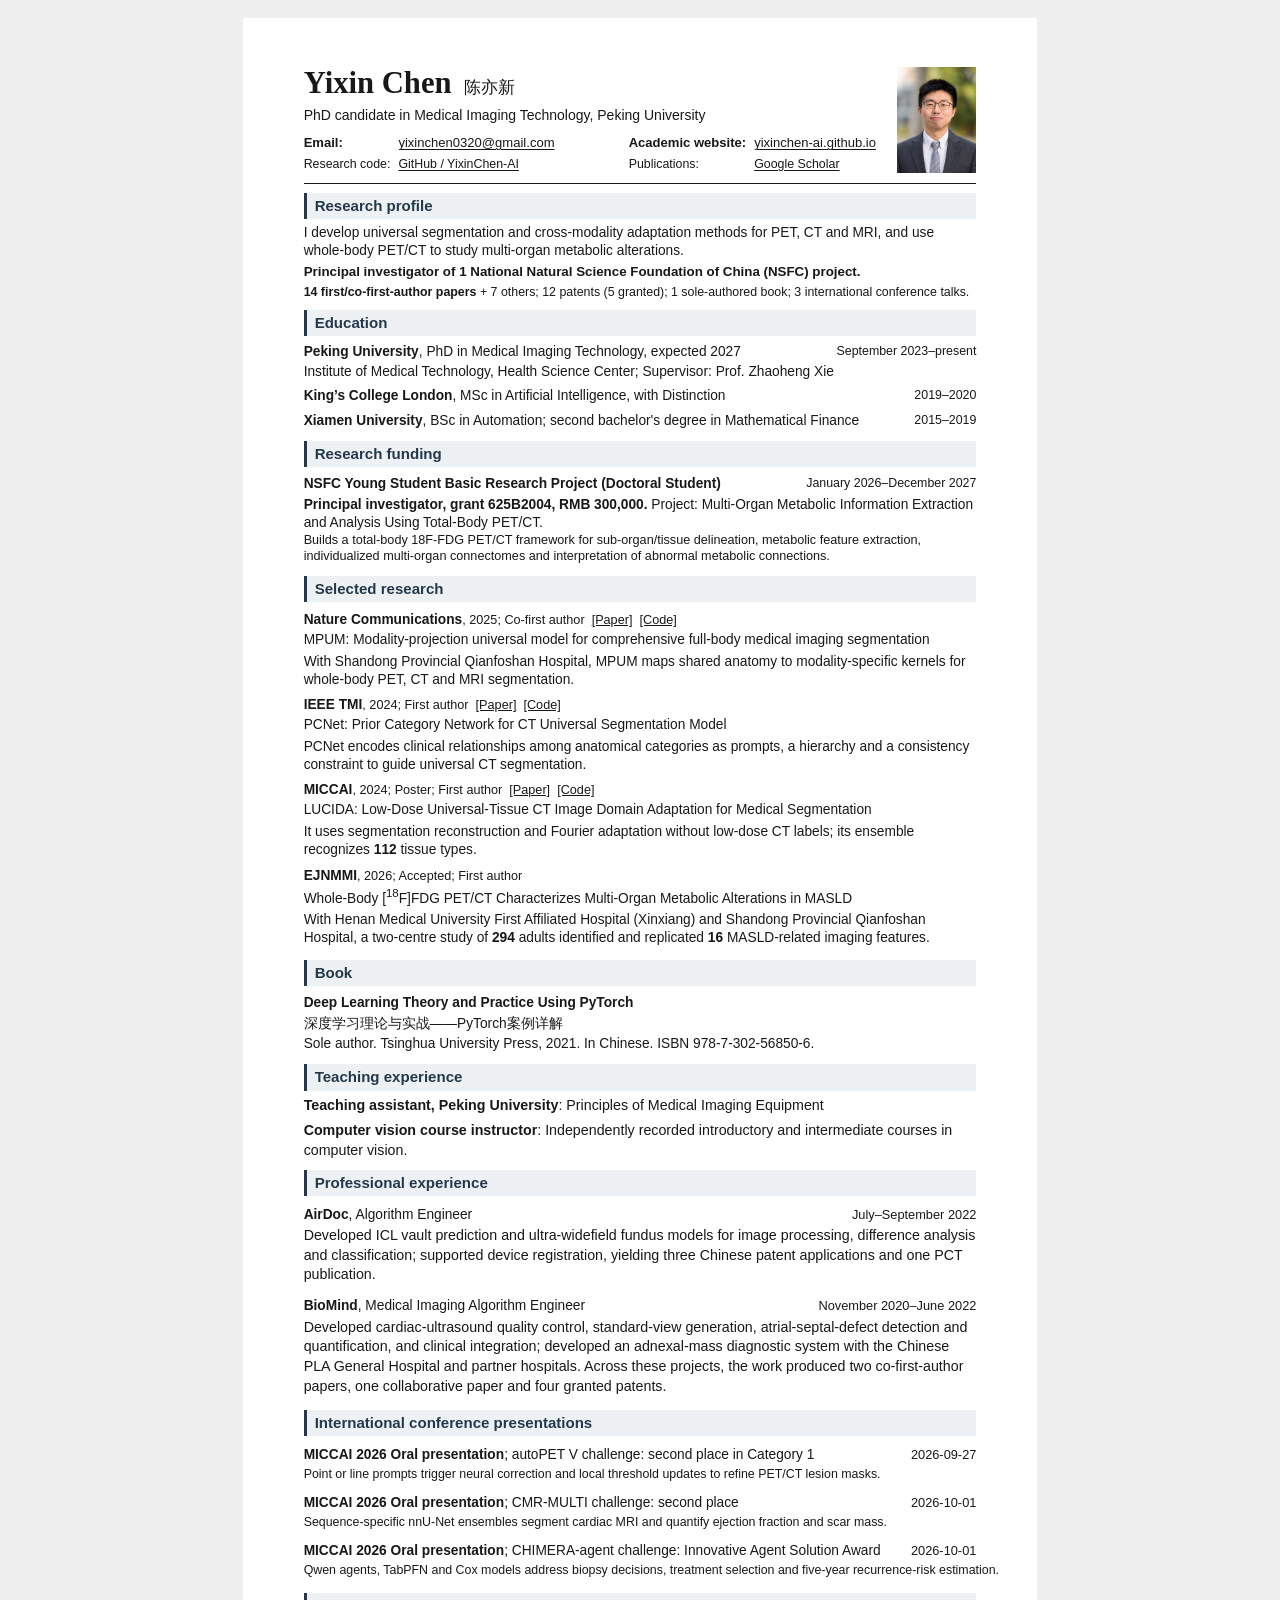
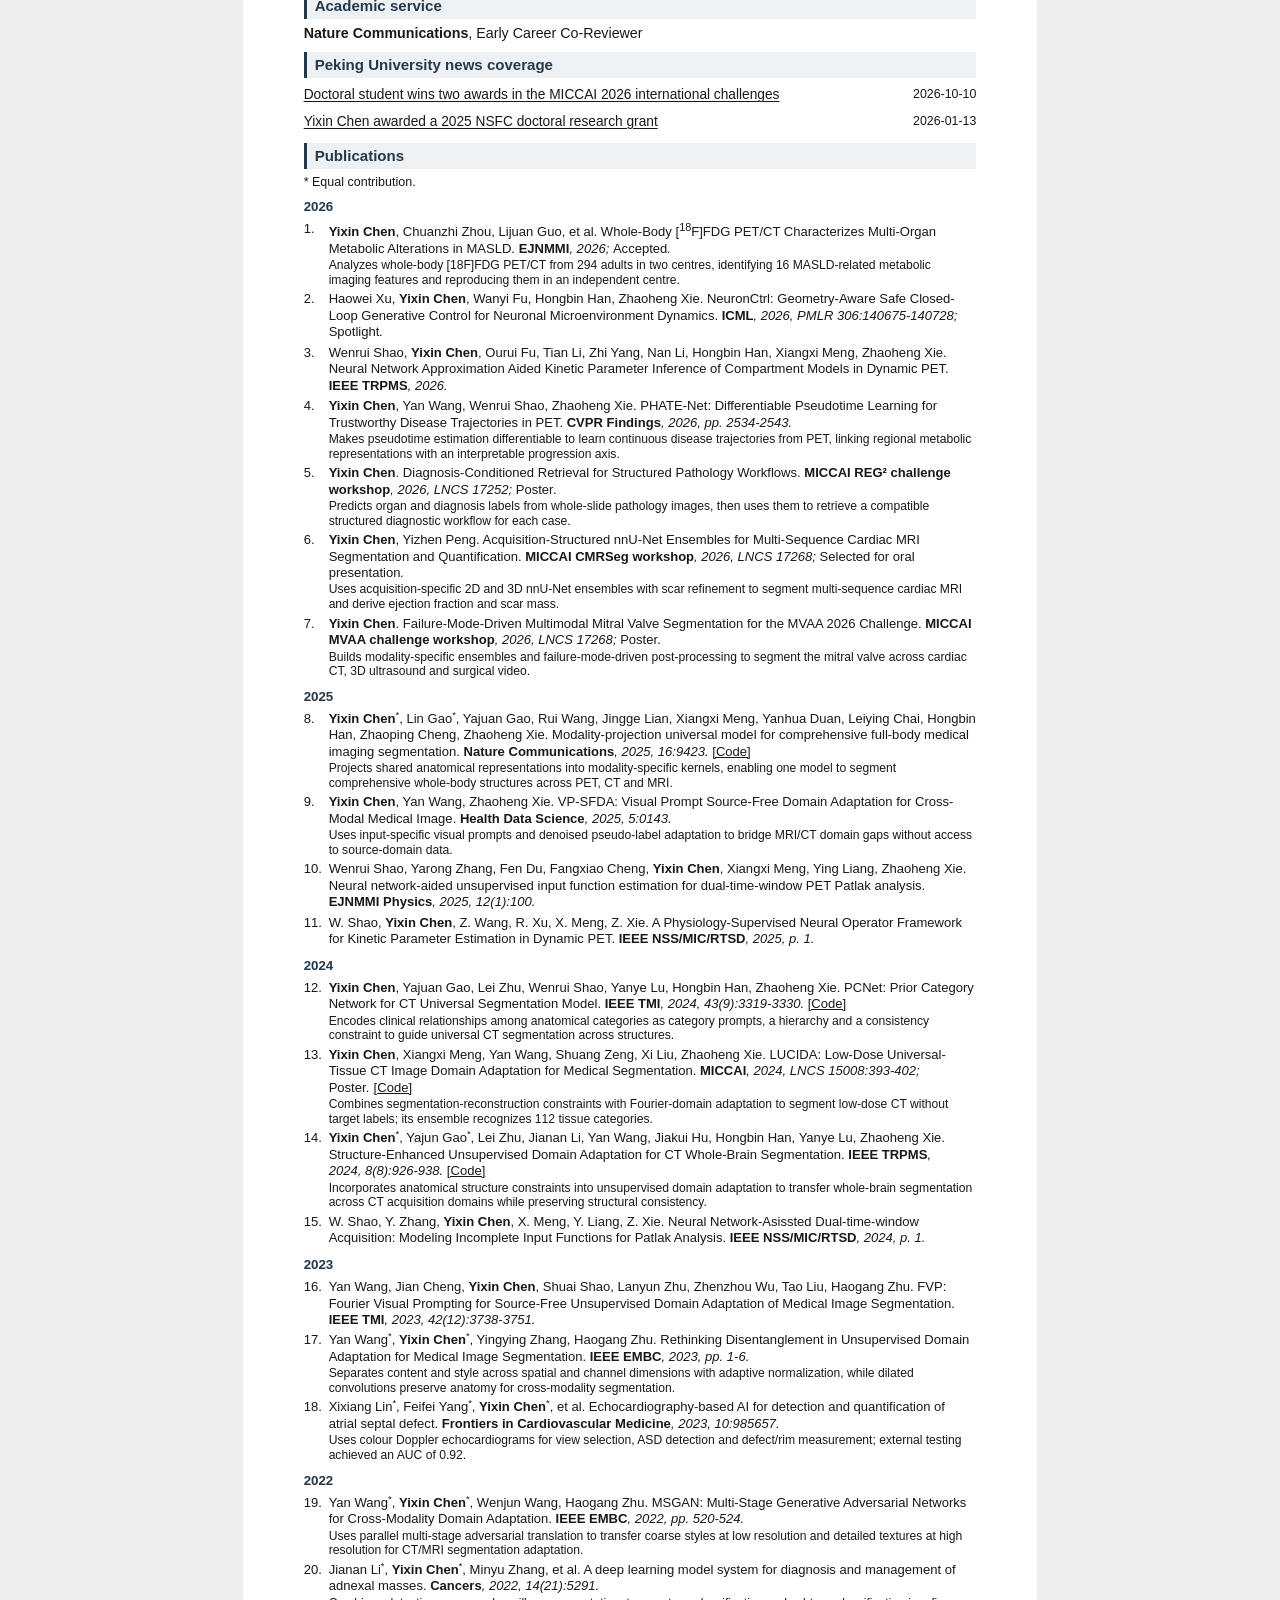
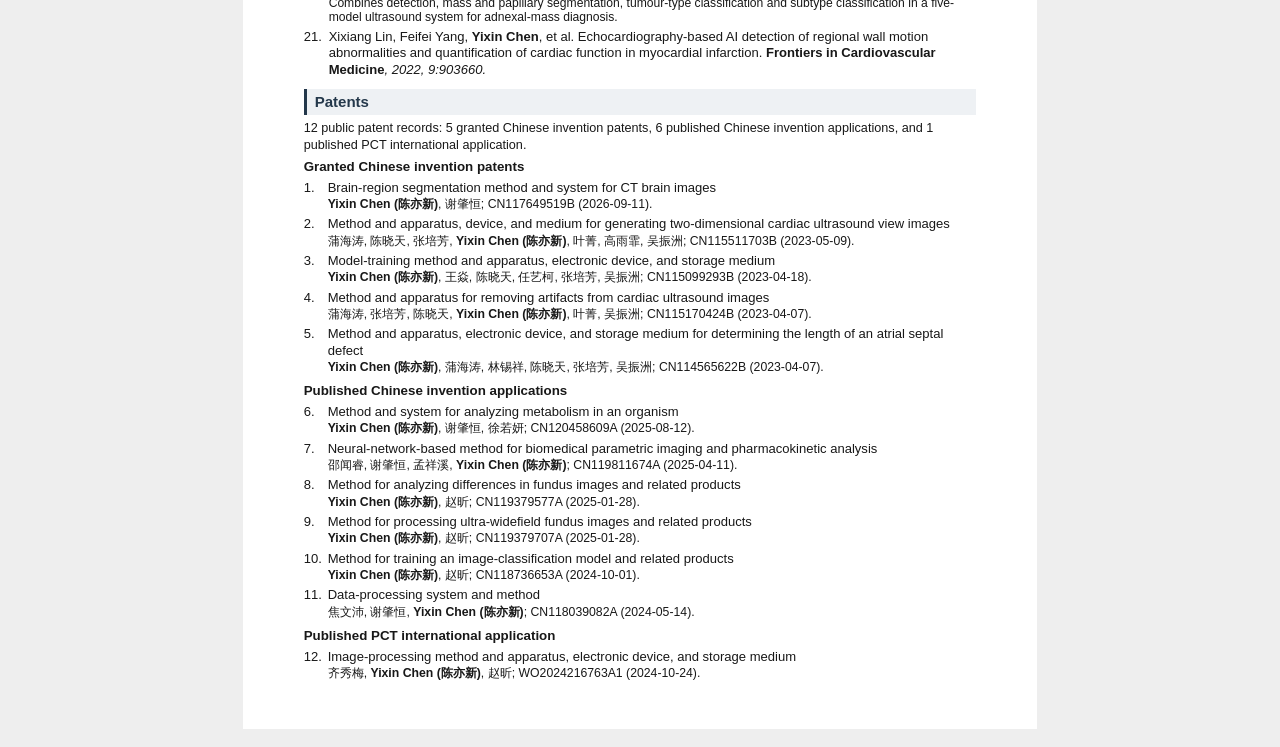
==== commit 752d8e4e: "Expand primary-author publication summaries" ====
--- a/cv.html
+++ b/cv.html
@@ -50,7 +50,7 @@
   <section class="cv-news"><h2>Peking University news coverage</h2>
     <article class="cv-entry"><div><h3><a href="https://imt.bjmu.edu.cn/xsfc/20c60463f0eb459887f461a8deffc6ae.htm">Doctoral student wins two awards in the MICCAI 2026 international challenges</a></h3></div><p class="cv-date">2026-10-10</p></article><article class="cv-entry"><div><h3><a href="https://imt.bjmu.edu.cn/xsfc/5f411968b96d4de2b79ebea2ff7c4ed9.htm">Yixin Chen awarded a 2025 NSFC doctoral research grant</a></h3></div><p class="cv-date">2026-01-13</p></article>
   </section>
-  <section class="cv-publications"><h2>Publications</h2><p class="cv-publication-note">* Equal contribution.</p><section class="publication-group"><h3>2026</h3><article class="pub" id="publication-masld"><span class="cv-pub-number">1.</span><p class="cv-citation"><span class="authors"><span class="me">Yixin Chen</span>, Chuanzhi Zhou, Lijuan Guo, et al. </span><span class="ptitle">Whole-Body [<sup>18</sup>F]FDG PET/CT Characterizes Multi-Organ Metabolic Alterations in MASLD. </span><span class="venue"><span class="v-name">EJNMMI</span>, 2026; <span class="publication-status">Accepted</span>.</span></p><p class="cv-publication-summary">Maps multi-organ metabolic changes in MASLD with whole-body PET/CT.</p></article><article class="pub" id="publication-neuronctrl"><span class="cv-pub-number">2.</span><p class="cv-citation"><span class="authors">Haowei Xu, <span class="me">Yixin Chen</span>, Wanyi Fu, Hongbin Han, Zhaoheng Xie. </span><span class="ptitle"><a href="https://icml.cc/virtual/2026/poster/63182">NeuronCtrl: Geometry-Aware Safe Closed-Loop Generative Control for Neuronal Microenvironment Dynamics</a>. </span><span class="venue"><span class="v-name">ICML</span>, <span class="cv-citation-location">2026, PMLR 306:140675-140728</span>; <span class="publication-status">Spotlight</span>.</span></p></article><article class="pub"><span class="cv-pub-number">3.</span><p class="cv-citation"><span class="authors">Wenrui Shao, <span class="me">Yixin Chen</span>, Ourui Fu, Tian Li, Zhi Yang, Nan Li, Hongbin Han, Xiangxi Meng, Zhaoheng Xie. </span><span class="ptitle"><a href="https://doi.org/10.1109/TRPMS.2026.3660465">Neural Network Approximation Aided Kinetic Parameter Inference of Compartment Models in Dynamic PET</a>. </span><span class="venue"><span class="v-name">IEEE TRPMS</span>, 2026.</span></p></article><article class="pub" id="publication-phate"><span class="cv-pub-number">4.</span><p class="cv-citation"><span class="authors"><span class="me">Yixin Chen</span>, Yan Wang, Wenrui Shao, Zhaoheng Xie. </span><span class="ptitle"><a href="https://openaccess.thecvf.com/content/CVPR2026F/papers/Chen_PHATE-Net_Differentiable_Pseudotime_Learning_for_Trustworthy_Disease_Trajectories_in_PET_CVPRF_2026_paper.pdf">PHATE-Net: Differentiable Pseudotime Learning for Trustworthy Disease Trajectories in PET</a>. </span><span class="venue"><span class="v-name">CVPR Findings</span>, <span class="cv-citation-location">2026, pp. 2534-2543</span>.</span></p><p class="cv-publication-summary">Learns PET disease trajectories with differentiable pseudotime.</p></article><article class="pub"><span class="cv-pub-number">5.</span><p class="cv-citation"><span class="authors"><span class="me">Yixin Chen</span>. </span><span class="ptitle"><a href="https://papers.miccai.org/miccai-2026-sat/REG2026_008.html">Diagnosis-Conditioned Retrieval for Structured Pathology Workflows</a>. </span><span class="venue"><span class="v-name">MICCAI REG² challenge workshop</span>, <span class="cv-citation-location">2026, LNCS 17252</span>; <span class="publication-status">Poster</span>.</span></p><p class="cv-publication-summary">Retrieves structured pathology workflows from organ and diagnosis labels.</p></article><article class="pub"><span class="cv-pub-number">6.</span><p class="cv-citation"><span class="authors"><span class="me">Yixin Chen</span>, Yizhen Peng. </span><span class="ptitle"><a href="https://papers.miccai.org/miccai-2026-sat/CMRSeg_018.html">Acquisition-Structured nnU-Net Ensembles for Multi-Sequence Cardiac MRI Segmentation and Quantification</a>. </span><span class="venue"><span class="v-name">MICCAI CMRSeg workshop</span>, <span class="cv-citation-location">2026, LNCS 17268</span>; <span class="publication-status">Selected for oral presentation</span>.</span></p><p class="cv-publication-summary">Segments multi-sequence cardiac MRI and quantifies function and scar.</p></article><article class="pub"><span class="cv-pub-number">7.</span><p class="cv-citation"><span class="authors"><span class="me">Yixin Chen</span>. </span><span class="ptitle"><a href="https://papers.miccai.org/miccai-2026-sat/MVAA_023.html">Failure-Mode-Driven Multimodal Mitral Valve Segmentation for the MVAA 2026 Challenge</a>. </span><span class="venue"><span class="v-name">MICCAI MVAA challenge workshop</span>, <span class="cv-citation-location">2026, LNCS 17268</span>; <span class="publication-status">Poster</span>.</span></p><p class="cv-publication-summary">Segments mitral valves across CT, 3D ultrasound and surgical video.</p></article></section><section class="publication-group"><h3>2025</h3><article class="pub"><span class="cv-pub-number">8.</span><p class="cv-citation"><span class="authors"><span class="me">Yixin Chen</span><span class="author-role">*</span>, Lin Gao<span class="author-role">*</span>, Yajuan Gao, Rui Wang, Jingge Lian, Xiangxi Meng, Yanhua Duan, Leiying Chai, Hongbin Han, Zhaoping Cheng, Zhaoheng Xie. </span><span class="ptitle"><a href="https://www.nature.com/articles/s41467-025-64469-w">Modality-projection universal model for comprehensive full-body medical imaging segmentation</a>. </span><span class="venue"><span class="v-name">Nature Communications</span>, <span class="cv-citation-location">2025, 16:9423</span>.</span>&nbsp;<a class="cv-code" href="https://github.com/YixinChen-AI/MPUM">[Code]</a></p><p class="cv-publication-summary">One model segments whole-body PET, CT and MRI.</p></article><article class="pub"><span class="cv-pub-number">9.</span><p class="cv-citation"><span class="authors"><span class="me">Yixin Chen</span>, Yan Wang, Zhaoheng Xie. </span><span class="ptitle"><a href="https://doi.org/10.34133/hds.0143">VP-SFDA: Visual Prompt Source-Free Domain Adaptation for Cross-Modal Medical Image</a>. </span><span class="venue"><span class="v-name">Health Data Science</span>, <span class="cv-citation-location">2025, 5:0143</span>.</span></p><p class="cv-publication-summary">Adapts cross-modal segmentation without source data.</p></article><article class="pub"><span class="cv-pub-number">10.</span><p class="cv-citation"><span class="authors">Wenrui Shao, Yarong Zhang, Fen Du, Fangxiao Cheng, <span class="me">Yixin Chen</span>, Xiangxi Meng, Ying Liang, Zhaoheng Xie. </span><span class="ptitle"><a href="https://doi.org/10.1186/s40658-025-00804-w">Neural network-aided unsupervised input function estimation for dual-time-window PET Patlak analysis</a>. </span><span class="venue"><span class="v-name">EJNMMI Physics</span>, <span class="cv-citation-location">2025, 12(1):100</span>.</span></p></article><article class="pub"><span class="cv-pub-number">11.</span><p class="cv-citation"><span class="authors">W. Shao, <span class="me">Yixin Chen</span>, Z. Wang, R. Xu, X. Meng, Z. Xie. </span><span class="ptitle"><a href="https://doi.org/10.1109/NSS/MIC/RTSD57106.2025.11287925">A Physiology-Supervised Neural Operator Framework for Kinetic Parameter Estimation in Dynamic PET</a>. </span><span class="venue"><span class="v-name">IEEE NSS/MIC/RTSD</span>, <span class="cv-citation-location">2025, p. 1</span>.</span></p></article></section><section class="publication-group"><h3>2024</h3><article class="pub"><span class="cv-pub-number">12.</span><p class="cv-citation"><span class="authors"><span class="me">Yixin Chen</span>, Yajuan Gao, Lei Zhu, Wenrui Shao, Yanye Lu, Hongbin Han, Zhaoheng Xie. </span><span class="ptitle"><a href="https://doi.org/10.1109/TMI.2024.3395349">PCNet: Prior Category Network for CT Universal Segmentation Model</a>. </span><span class="venue"><span class="v-name">IEEE TMI</span>, <span class="cv-citation-location">2024, 43(9):3319-3330</span>.</span>&nbsp;<a class="cv-code" href="https://github.com/YixinChen-AI/PCNet">[Code]</a></p><p class="cv-publication-summary">Uses anatomical category priors for universal CT segmentation.</p></article><article class="pub"><span class="cv-pub-number">13.</span><p class="cv-citation"><span class="authors"><span class="me">Yixin Chen</span>, Xiangxi Meng, Yan Wang, Shuang Zeng, Xi Liu, Zhaoheng Xie. </span><span class="ptitle"><a href="https://doi.org/10.1007/978-3-031-72111-3_37">LUCIDA: Low-Dose Universal-Tissue CT Image Domain Adaptation for Medical Segmentation</a>. </span><span class="venue"><span class="v-name">MICCAI</span>, <span class="cv-citation-location">2024, LNCS 15008:393-402</span>; <span class="publication-status">Poster</span>.</span>&nbsp;<a class="cv-code" href="https://github.com/YixinChen-AI/LUCIDA">[Code]</a></p><p class="cv-publication-summary">Adapts low-dose CT segmentation without target labels.</p></article><article class="pub"><span class="cv-pub-number">14.</span><p class="cv-citation"><span class="authors"><span class="me">Yixin Chen</span><span class="author-role">*</span>, Yajun Gao<span class="author-role">*</span>, Lei Zhu, Jianan Li, Yan Wang, Jiakui Hu, Hongbin Han, Yanye Lu, Zhaoheng Xie. </span><span class="ptitle"><a href="https://doi.org/10.1109/TRPMS.2024.3391285">Structure-Enhanced Unsupervised Domain Adaptation for CT Whole-Brain Segmentation</a>. </span><span class="venue"><span class="v-name">IEEE TRPMS</span>, <span class="cv-citation-location">2024, 8(8):926-938</span>.</span>&nbsp;<a class="cv-code" href="https://github.com/YixinChen-AI/BraSEDA">[Code]</a></p><p class="cv-publication-summary">Uses structural constraints for whole-brain CT domain adaptation.</p></article><article class="pub"><span class="cv-pub-number">15.</span><p class="cv-citation"><span class="authors">W. Shao, Y. Zhang, <span class="me">Yixin Chen</span>, X. Meng, Y. Liang, Z. Xie. </span><span class="ptitle"><a href="https://doi.org/10.1109/NSS/MIC/RTSD57108.2024.10656964">Neural Network-Asissted Dual-time-window Acquisition: Modeling Incomplete Input Functions for Patlak Analysis</a>. </span><span class="venue"><span class="v-name">IEEE NSS/MIC/RTSD</span>, <span class="cv-citation-location">2024, p. 1</span>.</span></p></article></section><section class="publication-group"><h3>2023</h3><article class="pub"><span class="cv-pub-number">16.</span><p class="cv-citation"><span class="authors">Yan Wang, Jian Cheng, <span class="me">Yixin Chen</span>, Shuai Shao, Lanyun Zhu, Zhenzhou Wu, Tao Liu, Haogang Zhu. </span><span class="ptitle"><a href="https://doi.org/10.1109/TMI.2023.3306105">FVP: Fourier Visual Prompting for Source-Free Unsupervised Domain Adaptation of Medical Image Segmentation</a>. </span><span class="venue"><span class="v-name">IEEE TMI</span>, <span class="cv-citation-location">2023, 42(12):3738-3751</span>.</span></p></article><article class="pub"><span class="cv-pub-number">17.</span><p class="cv-citation"><span class="authors">Yan Wang<span class="author-role">*</span>, <span class="me">Yixin Chen</span><span class="author-role">*</span>, Yingying Zhang, Haogang Zhu. </span><span class="ptitle"><a href="https://doi.org/10.1109/EMBC40787.2023.10341077">Rethinking Disentanglement in Unsupervised Domain Adaptation for Medical Image Segmentation</a>. </span><span class="venue"><span class="v-name">IEEE EMBC</span>, <span class="cv-citation-location">2023, pp. 1-6</span>.</span></p><p class="cv-publication-summary">Reassesses feature disentanglement in unsupervised segmentation adaptation.</p></article><article class="pub"><span class="cv-pub-number">18.</span><p class="cv-citation"><span class="authors">Xixiang Lin<span class="author-role">*</span>, Feifei Yang<span class="author-role">*</span>, <span class="me">Yixin Chen</span><span class="author-role">*</span>, et al. </span><span class="ptitle"><a href="https://doi.org/10.3389/fcvm.2023.985657">Echocardiography-based AI for detection and quantification of atrial septal defect</a>. </span><span class="venue"><span class="v-name">Frontiers in Cardiovascular Medicine</span>, <span class="cv-citation-location">2023, 10:985657</span>.</span></p><p class="cv-publication-summary">Detects and quantifies atrial septal defects from echocardiography.</p></article></section><section class="publication-group"><h3>2022</h3><article class="pub"><span class="cv-pub-number">19.</span><p class="cv-citation"><span class="authors">Yan Wang<span class="author-role">*</span>, <span class="me">Yixin Chen</span><span class="author-role">*</span>, Wenjun Wang, Haogang Zhu. </span><span class="ptitle"><a href="https://doi.org/10.1109/EMBC48229.2022.9871048">MSGAN: Multi-Stage Generative Adversarial Networks for Cross-Modality Domain Adaptation</a>. </span><span class="venue"><span class="v-name">IEEE EMBC</span>, <span class="cv-citation-location">2022, pp. 520-524</span>.</span></p><p class="cv-publication-summary">Uses multi-stage adversarial learning for cross-modal adaptation.</p></article><article class="pub"><span class="cv-pub-number">20.</span><p class="cv-citation"><span class="authors">Jianan Li<span class="author-role">*</span>, <span class="me">Yixin Chen</span><span class="author-role">*</span>, Minyu Zhang, et al. </span><span class="ptitle"><a href="https://doi.org/10.3390/cancers14215291">A deep learning model system for diagnosis and management of adnexal masses</a>. </span><span class="venue"><span class="v-name">Cancers</span>, <span class="cv-citation-location">2022, 14(21):5291</span>.</span></p><p class="cv-publication-summary">Supports adnexal-mass diagnosis and management from ultrasound.</p></article><article class="pub"><span class="cv-pub-number">21.</span><p class="cv-citation"><span class="authors">Xixiang Lin, Feifei Yang, <span class="me">Yixin Chen</span>, et al. </span><span class="ptitle"><a href="https://doi.org/10.3389/fcvm.2022.903660">Echocardiography-based AI detection of regional wall motion abnormalities and quantification of cardiac function in myocardial infarction</a>. </span><span class="venue"><span class="v-name">Frontiers in Cardiovascular Medicine</span>, <span class="cv-citation-location">2022, 9:903660</span>.</span></p></article></section></section>
+  <section class="cv-publications"><h2>Publications</h2><p class="cv-publication-note">* Equal contribution.</p><section class="publication-group"><h3>2026</h3><article class="pub" id="publication-masld"><span class="cv-pub-number">1.</span><p class="cv-citation"><span class="authors"><span class="me">Yixin Chen</span>, Chuanzhi Zhou, Lijuan Guo, et al. </span><span class="ptitle">Whole-Body [<sup>18</sup>F]FDG PET/CT Characterizes Multi-Organ Metabolic Alterations in MASLD. </span><span class="venue"><span class="v-name">EJNMMI</span>, 2026; <span class="publication-status">Accepted</span>.</span></p><p class="cv-publication-summary">Analyzes whole-body [18F]FDG PET/CT from 294 adults in two centres, identifying 16 MASLD-related metabolic imaging features and reproducing them in an independent centre.</p></article><article class="pub" id="publication-neuronctrl"><span class="cv-pub-number">2.</span><p class="cv-citation"><span class="authors">Haowei Xu, <span class="me">Yixin Chen</span>, Wanyi Fu, Hongbin Han, Zhaoheng Xie. </span><span class="ptitle"><a href="https://icml.cc/virtual/2026/poster/63182">NeuronCtrl: Geometry-Aware Safe Closed-Loop Generative Control for Neuronal Microenvironment Dynamics</a>. </span><span class="venue"><span class="v-name">ICML</span>, <span class="cv-citation-location">2026, PMLR 306:140675-140728</span>; <span class="publication-status">Spotlight</span>.</span></p></article><article class="pub"><span class="cv-pub-number">3.</span><p class="cv-citation"><span class="authors">Wenrui Shao, <span class="me">Yixin Chen</span>, Ourui Fu, Tian Li, Zhi Yang, Nan Li, Hongbin Han, Xiangxi Meng, Zhaoheng Xie. </span><span class="ptitle"><a href="https://doi.org/10.1109/TRPMS.2026.3660465">Neural Network Approximation Aided Kinetic Parameter Inference of Compartment Models in Dynamic PET</a>. </span><span class="venue"><span class="v-name">IEEE TRPMS</span>, 2026.</span></p></article><article class="pub" id="publication-phate"><span class="cv-pub-number">4.</span><p class="cv-citation"><span class="authors"><span class="me">Yixin Chen</span>, Yan Wang, Wenrui Shao, Zhaoheng Xie. </span><span class="ptitle"><a href="https://openaccess.thecvf.com/content/CVPR2026F/papers/Chen_PHATE-Net_Differentiable_Pseudotime_Learning_for_Trustworthy_Disease_Trajectories_in_PET_CVPRF_2026_paper.pdf">PHATE-Net: Differentiable Pseudotime Learning for Trustworthy Disease Trajectories in PET</a>. </span><span class="venue"><span class="v-name">CVPR Findings</span>, <span class="cv-citation-location">2026, pp. 2534-2543</span>.</span></p><p class="cv-publication-summary">Makes pseudotime estimation differentiable to learn continuous disease trajectories from PET, linking regional metabolic representations with an interpretable progression axis.</p></article><article class="pub"><span class="cv-pub-number">5.</span><p class="cv-citation"><span class="authors"><span class="me">Yixin Chen</span>. </span><span class="ptitle"><a href="https://papers.miccai.org/miccai-2026-sat/REG2026_008.html">Diagnosis-Conditioned Retrieval for Structured Pathology Workflows</a>. </span><span class="venue"><span class="v-name">MICCAI REG² challenge workshop</span>, <span class="cv-citation-location">2026, LNCS 17252</span>; <span class="publication-status">Poster</span>.</span></p><p class="cv-publication-summary">Predicts organ and diagnosis labels from whole-slide pathology images, then uses them to retrieve a compatible structured diagnostic workflow for each case.</p></article><article class="pub"><span class="cv-pub-number">6.</span><p class="cv-citation"><span class="authors"><span class="me">Yixin Chen</span>, Yizhen Peng. </span><span class="ptitle"><a href="https://papers.miccai.org/miccai-2026-sat/CMRSeg_018.html">Acquisition-Structured nnU-Net Ensembles for Multi-Sequence Cardiac MRI Segmentation and Quantification</a>. </span><span class="venue"><span class="v-name">MICCAI CMRSeg workshop</span>, <span class="cv-citation-location">2026, LNCS 17268</span>; <span class="publication-status">Selected for oral presentation</span>.</span></p><p class="cv-publication-summary">Uses acquisition-specific 2D and 3D nnU-Net ensembles with scar refinement to segment multi-sequence cardiac MRI and derive ejection fraction and scar mass.</p></article><article class="pub"><span class="cv-pub-number">7.</span><p class="cv-citation"><span class="authors"><span class="me">Yixin Chen</span>. </span><span class="ptitle"><a href="https://papers.miccai.org/miccai-2026-sat/MVAA_023.html">Failure-Mode-Driven Multimodal Mitral Valve Segmentation for the MVAA 2026 Challenge</a>. </span><span class="venue"><span class="v-name">MICCAI MVAA challenge workshop</span>, <span class="cv-citation-location">2026, LNCS 17268</span>; <span class="publication-status">Poster</span>.</span></p><p class="cv-publication-summary">Builds modality-specific ensembles and failure-mode-driven post-processing to segment the mitral valve across cardiac CT, 3D ultrasound and surgical video.</p></article></section><section class="publication-group"><h3>2025</h3><article class="pub"><span class="cv-pub-number">8.</span><p class="cv-citation"><span class="authors"><span class="me">Yixin Chen</span><span class="author-role">*</span>, Lin Gao<span class="author-role">*</span>, Yajuan Gao, Rui Wang, Jingge Lian, Xiangxi Meng, Yanhua Duan, Leiying Chai, Hongbin Han, Zhaoping Cheng, Zhaoheng Xie. </span><span class="ptitle"><a href="https://www.nature.com/articles/s41467-025-64469-w">Modality-projection universal model for comprehensive full-body medical imaging segmentation</a>. </span><span class="venue"><span class="v-name">Nature Communications</span>, <span class="cv-citation-location">2025, 16:9423</span>.</span>&nbsp;<a class="cv-code" href="https://github.com/YixinChen-AI/MPUM">[Code]</a></p><p class="cv-publication-summary">Projects shared anatomical representations into modality-specific kernels, enabling one model to segment comprehensive whole-body structures across PET, CT and MRI.</p></article><article class="pub"><span class="cv-pub-number">9.</span><p class="cv-citation"><span class="authors"><span class="me">Yixin Chen</span>, Yan Wang, Zhaoheng Xie. </span><span class="ptitle"><a href="https://doi.org/10.34133/hds.0143">VP-SFDA: Visual Prompt Source-Free Domain Adaptation for Cross-Modal Medical Image</a>. </span><span class="venue"><span class="v-name">Health Data Science</span>, <span class="cv-citation-location">2025, 5:0143</span>.</span></p><p class="cv-publication-summary">Uses input-specific visual prompts and denoised pseudo-label adaptation to bridge MRI/CT domain gaps without access to source-domain data.</p></article><article class="pub"><span class="cv-pub-number">10.</span><p class="cv-citation"><span class="authors">Wenrui Shao, Yarong Zhang, Fen Du, Fangxiao Cheng, <span class="me">Yixin Chen</span>, Xiangxi Meng, Ying Liang, Zhaoheng Xie. </span><span class="ptitle"><a href="https://doi.org/10.1186/s40658-025-00804-w">Neural network-aided unsupervised input function estimation for dual-time-window PET Patlak analysis</a>. </span><span class="venue"><span class="v-name">EJNMMI Physics</span>, <span class="cv-citation-location">2025, 12(1):100</span>.</span></p></article><article class="pub"><span class="cv-pub-number">11.</span><p class="cv-citation"><span class="authors">W. Shao, <span class="me">Yixin Chen</span>, Z. Wang, R. Xu, X. Meng, Z. Xie. </span><span class="ptitle"><a href="https://doi.org/10.1109/NSS/MIC/RTSD57106.2025.11287925">A Physiology-Supervised Neural Operator Framework for Kinetic Parameter Estimation in Dynamic PET</a>. </span><span class="venue"><span class="v-name">IEEE NSS/MIC/RTSD</span>, <span class="cv-citation-location">2025, p. 1</span>.</span></p></article></section><section class="publication-group"><h3>2024</h3><article class="pub"><span class="cv-pub-number">12.</span><p class="cv-citation"><span class="authors"><span class="me">Yixin Chen</span>, Yajuan Gao, Lei Zhu, Wenrui Shao, Yanye Lu, Hongbin Han, Zhaoheng Xie. </span><span class="ptitle"><a href="https://doi.org/10.1109/TMI.2024.3395349">PCNet: Prior Category Network for CT Universal Segmentation Model</a>. </span><span class="venue"><span class="v-name">IEEE TMI</span>, <span class="cv-citation-location">2024, 43(9):3319-3330</span>.</span>&nbsp;<a class="cv-code" href="https://github.com/YixinChen-AI/PCNet">[Code]</a></p><p class="cv-publication-summary">Encodes clinical relationships among anatomical categories as category prompts, a hierarchy and a consistency constraint to guide universal CT segmentation across structures.</p></article><article class="pub"><span class="cv-pub-number">13.</span><p class="cv-citation"><span class="authors"><span class="me">Yixin Chen</span>, Xiangxi Meng, Yan Wang, Shuang Zeng, Xi Liu, Zhaoheng Xie. </span><span class="ptitle"><a href="https://doi.org/10.1007/978-3-031-72111-3_37">LUCIDA: Low-Dose Universal-Tissue CT Image Domain Adaptation for Medical Segmentation</a>. </span><span class="venue"><span class="v-name">MICCAI</span>, <span class="cv-citation-location">2024, LNCS 15008:393-402</span>; <span class="publication-status">Poster</span>.</span>&nbsp;<a class="cv-code" href="https://github.com/YixinChen-AI/LUCIDA">[Code]</a></p><p class="cv-publication-summary">Combines segmentation-reconstruction constraints with Fourier-domain adaptation to segment low-dose CT without target labels; its ensemble recognizes 112 tissue categories.</p></article><article class="pub"><span class="cv-pub-number">14.</span><p class="cv-citation"><span class="authors"><span class="me">Yixin Chen</span><span class="author-role">*</span>, Yajun Gao<span class="author-role">*</span>, Lei Zhu, Jianan Li, Yan Wang, Jiakui Hu, Hongbin Han, Yanye Lu, Zhaoheng Xie. </span><span class="ptitle"><a href="https://doi.org/10.1109/TRPMS.2024.3391285">Structure-Enhanced Unsupervised Domain Adaptation for CT Whole-Brain Segmentation</a>. </span><span class="venue"><span class="v-name">IEEE TRPMS</span>, <span class="cv-citation-location">2024, 8(8):926-938</span>.</span>&nbsp;<a class="cv-code" href="https://github.com/YixinChen-AI/BraSEDA">[Code]</a></p><p class="cv-publication-summary">Incorporates anatomical structure constraints into unsupervised domain adaptation to transfer whole-brain segmentation across CT acquisition domains while preserving structural consistency.</p></article><article class="pub"><span class="cv-pub-number">15.</span><p class="cv-citation"><span class="authors">W. Shao, Y. Zhang, <span class="me">Yixin Chen</span>, X. Meng, Y. Liang, Z. Xie. </span><span class="ptitle"><a href="https://doi.org/10.1109/NSS/MIC/RTSD57108.2024.10656964">Neural Network-Asissted Dual-time-window Acquisition: Modeling Incomplete Input Functions for Patlak Analysis</a>. </span><span class="venue"><span class="v-name">IEEE NSS/MIC/RTSD</span>, <span class="cv-citation-location">2024, p. 1</span>.</span></p></article></section><section class="publication-group"><h3>2023</h3><article class="pub"><span class="cv-pub-number">16.</span><p class="cv-citation"><span class="authors">Yan Wang, Jian Cheng, <span class="me">Yixin Chen</span>, Shuai Shao, Lanyun Zhu, Zhenzhou Wu, Tao Liu, Haogang Zhu. </span><span class="ptitle"><a href="https://doi.org/10.1109/TMI.2023.3306105">FVP: Fourier Visual Prompting for Source-Free Unsupervised Domain Adaptation of Medical Image Segmentation</a>. </span><span class="venue"><span class="v-name">IEEE TMI</span>, <span class="cv-citation-location">2023, 42(12):3738-3751</span>.</span></p></article><article class="pub"><span class="cv-pub-number">17.</span><p class="cv-citation"><span class="authors">Yan Wang<span class="author-role">*</span>, <span class="me">Yixin Chen</span><span class="author-role">*</span>, Yingying Zhang, Haogang Zhu. </span><span class="ptitle"><a href="https://doi.org/10.1109/EMBC40787.2023.10341077">Rethinking Disentanglement in Unsupervised Domain Adaptation for Medical Image Segmentation</a>. </span><span class="venue"><span class="v-name">IEEE EMBC</span>, <span class="cv-citation-location">2023, pp. 1-6</span>.</span></p><p class="cv-publication-summary">Separates content and style across spatial and channel dimensions with adaptive normalization, while dilated convolutions preserve anatomy for cross-modality segmentation.</p></article><article class="pub"><span class="cv-pub-number">18.</span><p class="cv-citation"><span class="authors">Xixiang Lin<span class="author-role">*</span>, Feifei Yang<span class="author-role">*</span>, <span class="me">Yixin Chen</span><span class="author-role">*</span>, et al. </span><span class="ptitle"><a href="https://doi.org/10.3389/fcvm.2023.985657">Echocardiography-based AI for detection and quantification of atrial septal defect</a>. </span><span class="venue"><span class="v-name">Frontiers in Cardiovascular Medicine</span>, <span class="cv-citation-location">2023, 10:985657</span>.</span></p><p class="cv-publication-summary">Uses colour Doppler echocardiograms for view selection, ASD detection and defect/rim measurement; external testing achieved an AUC of 0.92.</p></article></section><section class="publication-group"><h3>2022</h3><article class="pub"><span class="cv-pub-number">19.</span><p class="cv-citation"><span class="authors">Yan Wang<span class="author-role">*</span>, <span class="me">Yixin Chen</span><span class="author-role">*</span>, Wenjun Wang, Haogang Zhu. </span><span class="ptitle"><a href="https://doi.org/10.1109/EMBC48229.2022.9871048">MSGAN: Multi-Stage Generative Adversarial Networks for Cross-Modality Domain Adaptation</a>. </span><span class="venue"><span class="v-name">IEEE EMBC</span>, <span class="cv-citation-location">2022, pp. 520-524</span>.</span></p><p class="cv-publication-summary">Uses parallel multi-stage adversarial translation to transfer coarse styles at low resolution and detailed textures at high resolution for CT/MRI segmentation adaptation.</p></article><article class="pub"><span class="cv-pub-number">20.</span><p class="cv-citation"><span class="authors">Jianan Li<span class="author-role">*</span>, <span class="me">Yixin Chen</span><span class="author-role">*</span>, Minyu Zhang, et al. </span><span class="ptitle"><a href="https://doi.org/10.3390/cancers14215291">A deep learning model system for diagnosis and management of adnexal masses</a>. </span><span class="venue"><span class="v-name">Cancers</span>, <span class="cv-citation-location">2022, 14(21):5291</span>.</span></p><p class="cv-publication-summary">Combines detection, mass and papillary segmentation, tumour-type classification and subtype classification in a five-model ultrasound system for adnexal-mass diagnosis.</p></article><article class="pub"><span class="cv-pub-number">21.</span><p class="cv-citation"><span class="authors">Xixiang Lin, Feifei Yang, <span class="me">Yixin Chen</span>, et al. </span><span class="ptitle"><a href="https://doi.org/10.3389/fcvm.2022.903660">Echocardiography-based AI detection of regional wall motion abnormalities and quantification of cardiac function in myocardial infarction</a>. </span><span class="venue"><span class="v-name">Frontiers in Cardiovascular Medicine</span>, <span class="cv-citation-location">2022, 9:903660</span>.</span></p></article></section></section>
   <section class="cv-patents"><h2>Patents</h2><p class="patent-summary">12 public patent records: 5 granted Chinese invention patents, 6 published Chinese invention applications, and 1 published PCT international application.</p><section class="patent-group" aria-labelledby="patent-granted-en"><h3 id="patent-granted-en">Granted Chinese invention patents</h3><ol class="patent-list"><li class="patent-item"><h4><a href="http://epub.cnipa.gov.cn/patent/CN117649519B">Brain-region segmentation method and system for CT brain images</a></h4><p class="patent-details"><span class="patent-inventors"><strong>Yixin Chen (陈亦新)</strong>, 谢肇恒</span>; <span class="patent-metadata"><span class="patent-field">CN117649519B (2026-09-11)</span>.</span></p></li><li class="patent-item"><h4><a href="https://patents.google.com/patent/CN115511703B/zh">Method and apparatus, device, and medium for generating two-dimensional cardiac ultrasound view images</a></h4><p class="patent-details"><span class="patent-inventors">蒲海涛, 陈晓天, 张培芳, <strong>Yixin Chen (陈亦新)</strong>, 叶菁, 高雨霏, 吴振洲</span>; <span class="patent-metadata"><span class="patent-field">CN115511703B (2023-05-09)</span>.</span></p></li><li class="patent-item"><h4><a href="http://epub.cnipa.gov.cn/patent/CN115099293B">Model-training method and apparatus, electronic device, and storage medium</a></h4><p class="patent-details"><span class="patent-inventors"><strong>Yixin Chen (陈亦新)</strong>, 王焱, 陈晓天, 任艺柯, 张培芳, 吴振洲</span>; <span class="patent-metadata"><span class="patent-field">CN115099293B (2023-04-18)</span>.</span></p></li><li class="patent-item"><h4><a href="https://patents.google.com/patent/CN115170424B/zh">Method and apparatus for removing artifacts from cardiac ultrasound images</a></h4><p class="patent-details"><span class="patent-inventors">蒲海涛, 张培芳, 陈晓天, <strong>Yixin Chen (陈亦新)</strong>, 叶菁, 吴振洲</span>; <span class="patent-metadata"><span class="patent-field">CN115170424B (2023-04-07)</span>.</span></p></li><li class="patent-item"><h4><a href="https://patents.google.com/patent/CN114565622B/zh">Method and apparatus, electronic device, and storage medium for determining the length of an atrial septal defect</a></h4><p class="patent-details"><span class="patent-inventors"><strong>Yixin Chen (陈亦新)</strong>, 蒲海涛, 林锡祥, 陈晓天, 张培芳, 吴振洲</span>; <span class="patent-metadata"><span class="patent-field">CN114565622B (2023-04-07)</span>.</span></p></li></ol></section><section class="patent-group" aria-labelledby="patent-published-en"><h3 id="patent-published-en">Published Chinese invention applications</h3><ol class="patent-list"><li class="patent-item"><h4><a href="http://epub.cnipa.gov.cn/patent/CN120458609A">Method and system for analyzing metabolism in an organism</a></h4><p class="patent-details"><span class="patent-inventors"><strong>Yixin Chen (陈亦新)</strong>, 谢肇恒, 徐若妍</span>; <span class="patent-metadata"><span class="patent-field">CN120458609A (2025-08-12)</span>.</span></p></li><li class="patent-item"><h4><a href="https://patents.google.com/patent/CN119811674A/zh">Neural-network-based method for biomedical parametric imaging and pharmacokinetic analysis</a></h4><p class="patent-details"><span class="patent-inventors">邵闻睿, 谢肇恒, 孟祥溪, <strong>Yixin Chen (陈亦新)</strong></span>; <span class="patent-metadata"><span class="patent-field">CN119811674A (2025-04-11)</span>.</span></p></li><li class="patent-item"><h4><a href="http://epub.cnipa.gov.cn/patent/CN119379577A">Method for analyzing differences in fundus images and related products</a></h4><p class="patent-details"><span class="patent-inventors"><strong>Yixin Chen (陈亦新)</strong>, 赵昕</span>; <span class="patent-metadata"><span class="patent-field">CN119379577A (2025-01-28)</span>.</span></p></li><li class="patent-item"><h4><a href="http://epub.cnipa.gov.cn/patent/CN119379707A">Method for processing ultra-widefield fundus images and related products</a></h4><p class="patent-details"><span class="patent-inventors"><strong>Yixin Chen (陈亦新)</strong>, 赵昕</span>; <span class="patent-metadata"><span class="patent-field">CN119379707A (2025-01-28)</span>.</span></p></li><li class="patent-item"><h4><a href="http://epub.cnipa.gov.cn/patent/CN118736653A">Method for training an image-classification model and related products</a></h4><p class="patent-details"><span class="patent-inventors"><strong>Yixin Chen (陈亦新)</strong>, 赵昕</span>; <span class="patent-metadata"><span class="patent-field">CN118736653A (2024-10-01)</span>.</span></p></li><li class="patent-item"><h4><a href="https://patents.google.com/patent/CN118039082A/zh">Data-processing system and method</a></h4><p class="patent-details"><span class="patent-inventors">焦文沛, 谢肇恒, <strong>Yixin Chen (陈亦新)</strong></span>; <span class="patent-metadata"><span class="patent-field">CN118039082A (2024-05-14)</span>.</span></p></li></ol></section><section class="patent-group" aria-labelledby="patent-pct-en"><h3 id="patent-pct-en">Published PCT international application</h3><ol class="patent-list"><li class="patent-item"><h4><a href="https://patents.google.com/patent/WO2024216763A1/zh">Image-processing method and apparatus, electronic device, and storage medium</a></h4><p class="patent-details"><span class="patent-inventors">齐秀梅, <strong>Yixin Chen (陈亦新)</strong>, 赵昕</span>; <span class="patent-metadata"><span class="patent-field">WO2024216763A1 (2024-10-24)</span>.</span></p></li></ol></section></section>
 </main>
 </body></html>
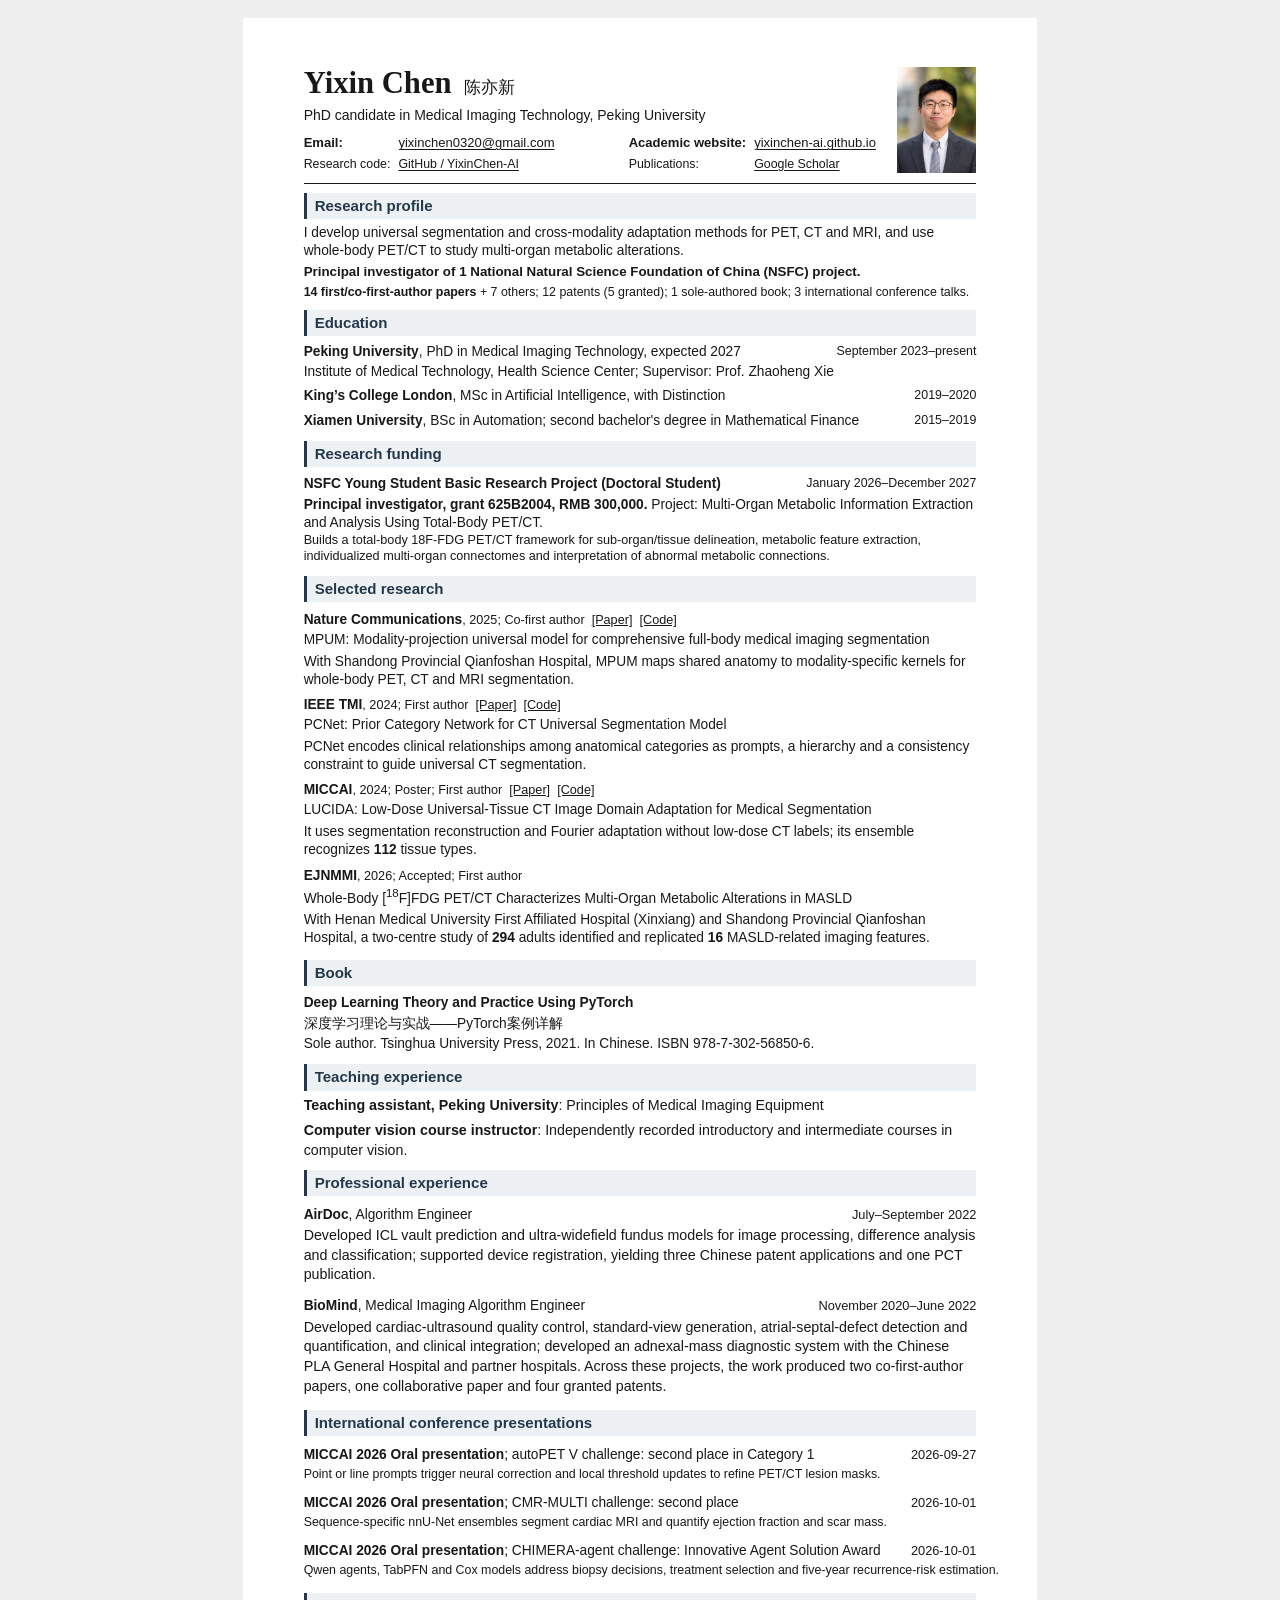
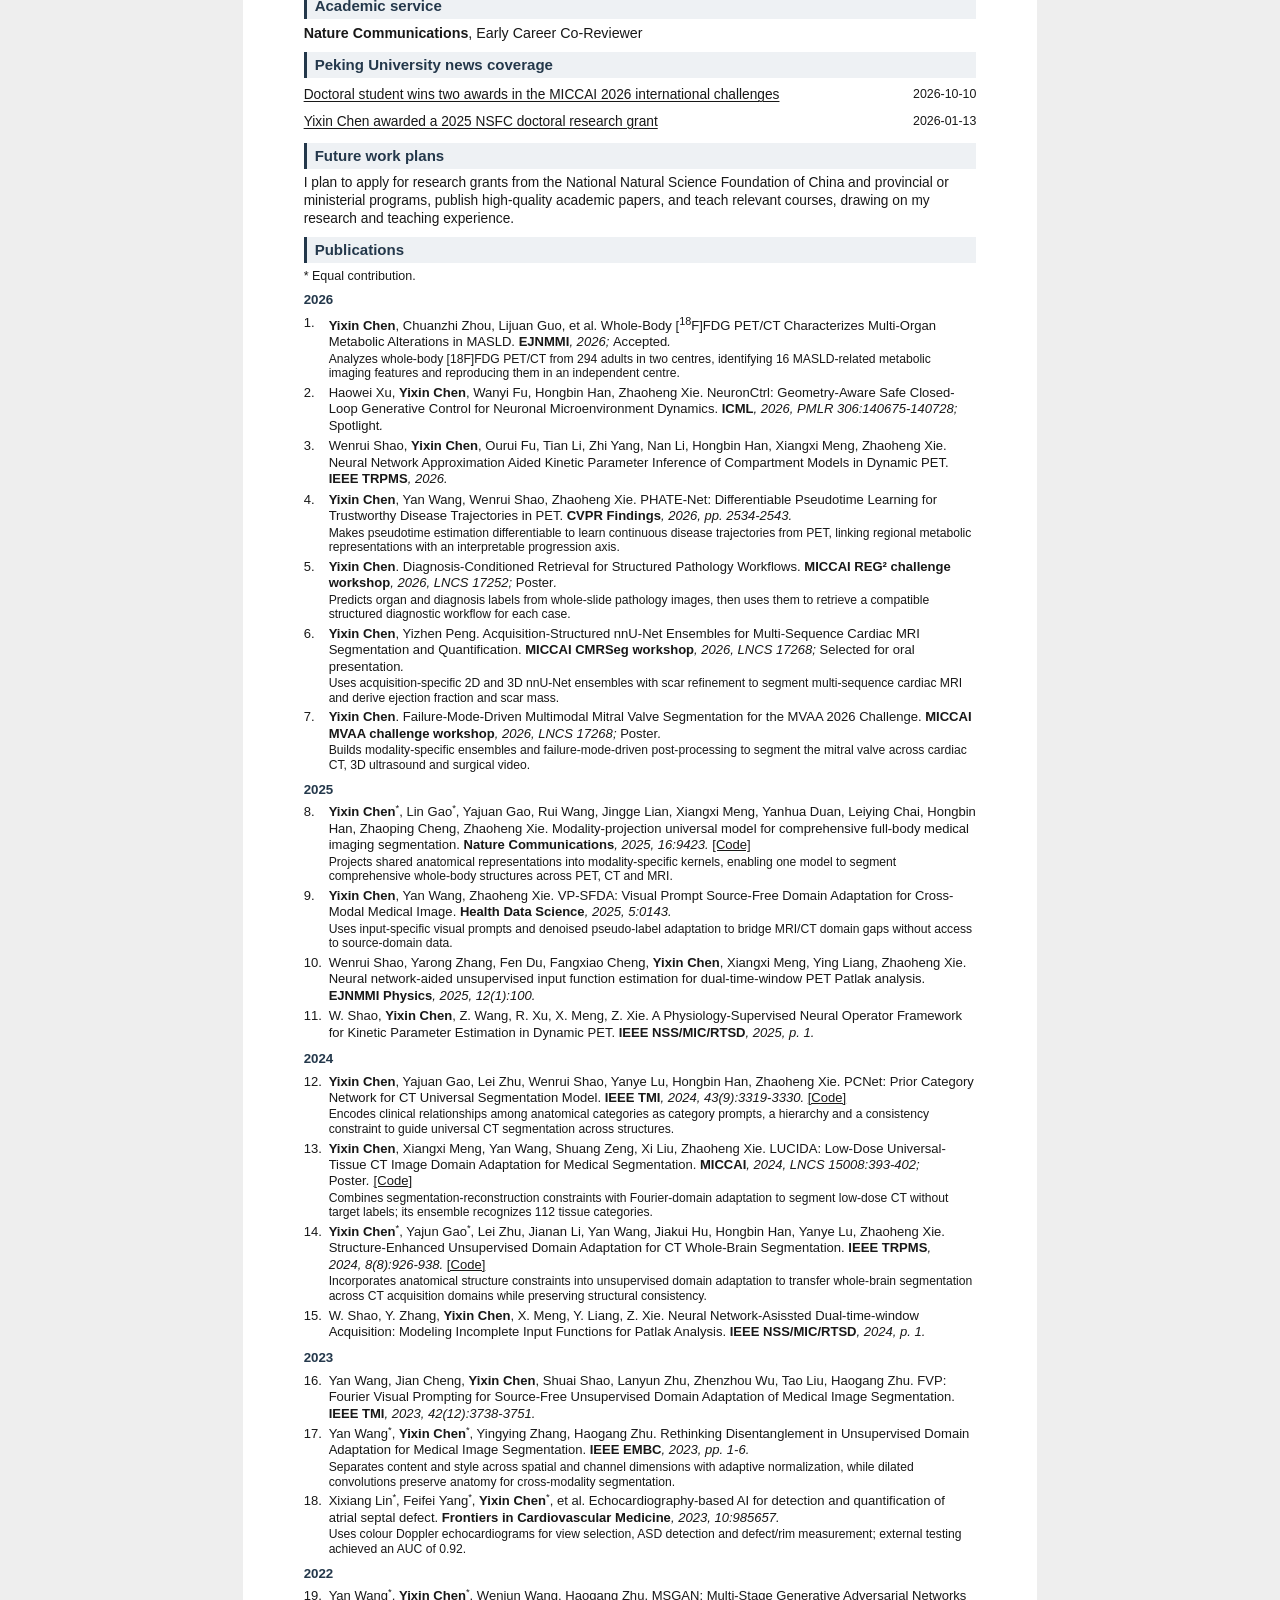
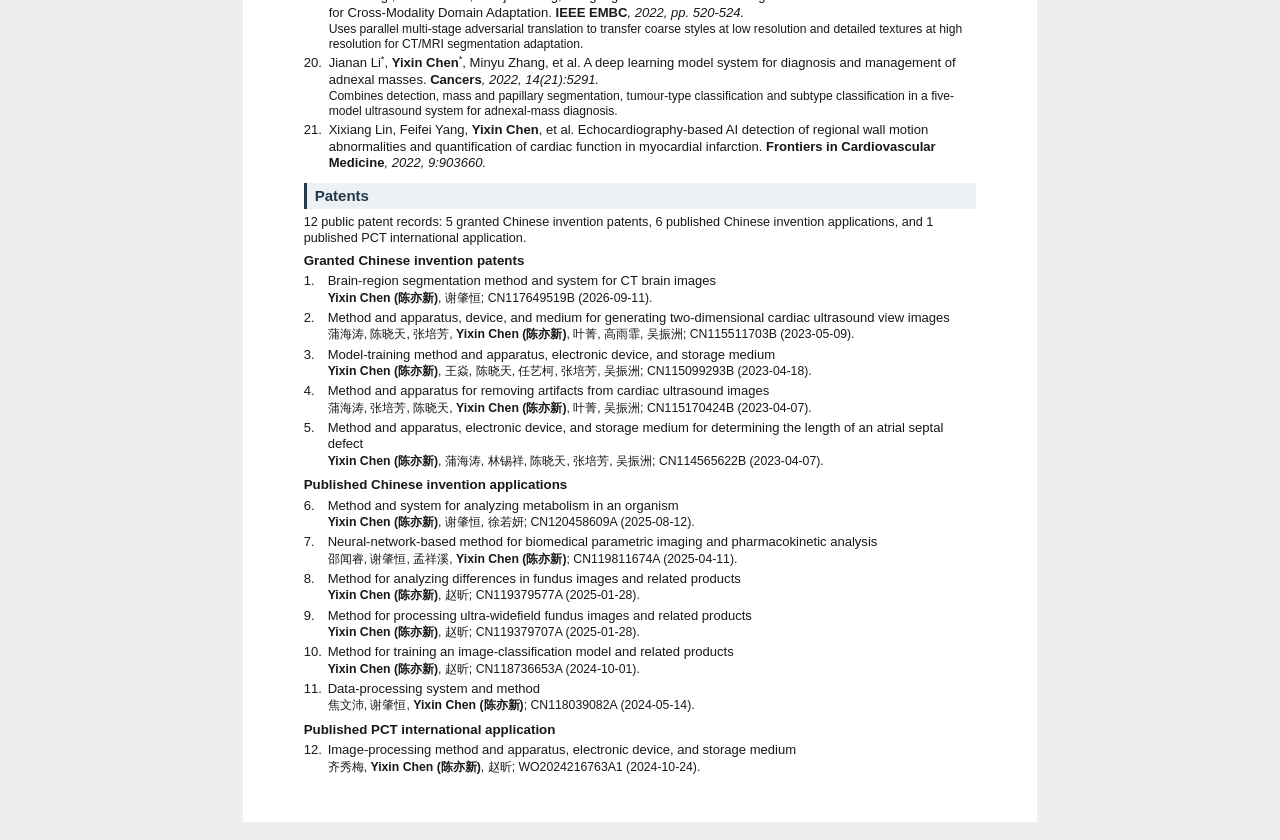
==== commit 32da2747: "Add concise work outlook to both CVs" ====
--- a/cv.html
+++ b/cv.html
@@ -4,7 +4,7 @@
   <meta charset="utf-8"><meta name="viewport" content="width=device-width, initial-scale=1">
   <title>Yixin Chen | Curriculum Vitae</title>
   <meta name="description" content="Curriculum vitae of Yixin Chen, PhD candidate at Peking University.">
-  <link rel="stylesheet" href="assets/css/cv.css?v=ea7498ed330e">
+  <link rel="stylesheet" href="assets/css/cv.css?v=e5cc48938aa0">
   <style>@page { @bottom-right { content: "Updated October 2026"; } }</style>
 </head>
 <body class="cv-en">
@@ -50,6 +50,7 @@
   <section class="cv-news"><h2>Peking University news coverage</h2>
     <article class="cv-entry"><div><h3><a href="https://imt.bjmu.edu.cn/xsfc/20c60463f0eb459887f461a8deffc6ae.htm">Doctoral student wins two awards in the MICCAI 2026 international challenges</a></h3></div><p class="cv-date">2026-10-10</p></article><article class="cv-entry"><div><h3><a href="https://imt.bjmu.edu.cn/xsfc/5f411968b96d4de2b79ebea2ff7c4ed9.htm">Yixin Chen awarded a 2025 NSFC doctoral research grant</a></h3></div><p class="cv-date">2026-01-13</p></article>
   </section>
+  <section class="cv-outlook"><h2>Future work plans</h2><p>I plan to apply for research grants from the National Natural Science Foundation of China and provincial or ministerial programs, publish high-quality academic papers, and teach relevant courses, drawing on my research and teaching experience.</p></section>
   <section class="cv-publications"><h2>Publications</h2><p class="cv-publication-note">* Equal contribution.</p><section class="publication-group"><h3>2026</h3><article class="pub" id="publication-masld"><span class="cv-pub-number">1.</span><p class="cv-citation"><span class="authors"><span class="me">Yixin Chen</span>, Chuanzhi Zhou, Lijuan Guo, et al. </span><span class="ptitle">Whole-Body [<sup>18</sup>F]FDG PET/CT Characterizes Multi-Organ Metabolic Alterations in MASLD. </span><span class="venue"><span class="v-name">EJNMMI</span>, 2026; <span class="publication-status">Accepted</span>.</span></p><p class="cv-publication-summary">Analyzes whole-body [18F]FDG PET/CT from 294 adults in two centres, identifying 16 MASLD-related metabolic imaging features and reproducing them in an independent centre.</p></article><article class="pub" id="publication-neuronctrl"><span class="cv-pub-number">2.</span><p class="cv-citation"><span class="authors">Haowei Xu, <span class="me">Yixin Chen</span>, Wanyi Fu, Hongbin Han, Zhaoheng Xie. </span><span class="ptitle"><a href="https://icml.cc/virtual/2026/poster/63182">NeuronCtrl: Geometry-Aware Safe Closed-Loop Generative Control for Neuronal Microenvironment Dynamics</a>. </span><span class="venue"><span class="v-name">ICML</span>, <span class="cv-citation-location">2026, PMLR 306:140675-140728</span>; <span class="publication-status">Spotlight</span>.</span></p></article><article class="pub"><span class="cv-pub-number">3.</span><p class="cv-citation"><span class="authors">Wenrui Shao, <span class="me">Yixin Chen</span>, Ourui Fu, Tian Li, Zhi Yang, Nan Li, Hongbin Han, Xiangxi Meng, Zhaoheng Xie. </span><span class="ptitle"><a href="https://doi.org/10.1109/TRPMS.2026.3660465">Neural Network Approximation Aided Kinetic Parameter Inference of Compartment Models in Dynamic PET</a>. </span><span class="venue"><span class="v-name">IEEE TRPMS</span>, 2026.</span></p></article><article class="pub" id="publication-phate"><span class="cv-pub-number">4.</span><p class="cv-citation"><span class="authors"><span class="me">Yixin Chen</span>, Yan Wang, Wenrui Shao, Zhaoheng Xie. </span><span class="ptitle"><a href="https://openaccess.thecvf.com/content/CVPR2026F/papers/Chen_PHATE-Net_Differentiable_Pseudotime_Learning_for_Trustworthy_Disease_Trajectories_in_PET_CVPRF_2026_paper.pdf">PHATE-Net: Differentiable Pseudotime Learning for Trustworthy Disease Trajectories in PET</a>. </span><span class="venue"><span class="v-name">CVPR Findings</span>, <span class="cv-citation-location">2026, pp. 2534-2543</span>.</span></p><p class="cv-publication-summary">Makes pseudotime estimation differentiable to learn continuous disease trajectories from PET, linking regional metabolic representations with an interpretable progression axis.</p></article><article class="pub"><span class="cv-pub-number">5.</span><p class="cv-citation"><span class="authors"><span class="me">Yixin Chen</span>. </span><span class="ptitle"><a href="https://papers.miccai.org/miccai-2026-sat/REG2026_008.html">Diagnosis-Conditioned Retrieval for Structured Pathology Workflows</a>. </span><span class="venue"><span class="v-name">MICCAI REG² challenge workshop</span>, <span class="cv-citation-location">2026, LNCS 17252</span>; <span class="publication-status">Poster</span>.</span></p><p class="cv-publication-summary">Predicts organ and diagnosis labels from whole-slide pathology images, then uses them to retrieve a compatible structured diagnostic workflow for each case.</p></article><article class="pub"><span class="cv-pub-number">6.</span><p class="cv-citation"><span class="authors"><span class="me">Yixin Chen</span>, Yizhen Peng. </span><span class="ptitle"><a href="https://papers.miccai.org/miccai-2026-sat/CMRSeg_018.html">Acquisition-Structured nnU-Net Ensembles for Multi-Sequence Cardiac MRI Segmentation and Quantification</a>. </span><span class="venue"><span class="v-name">MICCAI CMRSeg workshop</span>, <span class="cv-citation-location">2026, LNCS 17268</span>; <span class="publication-status">Selected for oral presentation</span>.</span></p><p class="cv-publication-summary">Uses acquisition-specific 2D and 3D nnU-Net ensembles with scar refinement to segment multi-sequence cardiac MRI and derive ejection fraction and scar mass.</p></article><article class="pub"><span class="cv-pub-number">7.</span><p class="cv-citation"><span class="authors"><span class="me">Yixin Chen</span>. </span><span class="ptitle"><a href="https://papers.miccai.org/miccai-2026-sat/MVAA_023.html">Failure-Mode-Driven Multimodal Mitral Valve Segmentation for the MVAA 2026 Challenge</a>. </span><span class="venue"><span class="v-name">MICCAI MVAA challenge workshop</span>, <span class="cv-citation-location">2026, LNCS 17268</span>; <span class="publication-status">Poster</span>.</span></p><p class="cv-publication-summary">Builds modality-specific ensembles and failure-mode-driven post-processing to segment the mitral valve across cardiac CT, 3D ultrasound and surgical video.</p></article></section><section class="publication-group"><h3>2025</h3><article class="pub"><span class="cv-pub-number">8.</span><p class="cv-citation"><span class="authors"><span class="me">Yixin Chen</span><span class="author-role">*</span>, Lin Gao<span class="author-role">*</span>, Yajuan Gao, Rui Wang, Jingge Lian, Xiangxi Meng, Yanhua Duan, Leiying Chai, Hongbin Han, Zhaoping Cheng, Zhaoheng Xie. </span><span class="ptitle"><a href="https://www.nature.com/articles/s41467-025-64469-w">Modality-projection universal model for comprehensive full-body medical imaging segmentation</a>. </span><span class="venue"><span class="v-name">Nature Communications</span>, <span class="cv-citation-location">2025, 16:9423</span>.</span>&nbsp;<a class="cv-code" href="https://github.com/YixinChen-AI/MPUM">[Code]</a></p><p class="cv-publication-summary">Projects shared anatomical representations into modality-specific kernels, enabling one model to segment comprehensive whole-body structures across PET, CT and MRI.</p></article><article class="pub"><span class="cv-pub-number">9.</span><p class="cv-citation"><span class="authors"><span class="me">Yixin Chen</span>, Yan Wang, Zhaoheng Xie. </span><span class="ptitle"><a href="https://doi.org/10.34133/hds.0143">VP-SFDA: Visual Prompt Source-Free Domain Adaptation for Cross-Modal Medical Image</a>. </span><span class="venue"><span class="v-name">Health Data Science</span>, <span class="cv-citation-location">2025, 5:0143</span>.</span></p><p class="cv-publication-summary">Uses input-specific visual prompts and denoised pseudo-label adaptation to bridge MRI/CT domain gaps without access to source-domain data.</p></article><article class="pub"><span class="cv-pub-number">10.</span><p class="cv-citation"><span class="authors">Wenrui Shao, Yarong Zhang, Fen Du, Fangxiao Cheng, <span class="me">Yixin Chen</span>, Xiangxi Meng, Ying Liang, Zhaoheng Xie. </span><span class="ptitle"><a href="https://doi.org/10.1186/s40658-025-00804-w">Neural network-aided unsupervised input function estimation for dual-time-window PET Patlak analysis</a>. </span><span class="venue"><span class="v-name">EJNMMI Physics</span>, <span class="cv-citation-location">2025, 12(1):100</span>.</span></p></article><article class="pub"><span class="cv-pub-number">11.</span><p class="cv-citation"><span class="authors">W. Shao, <span class="me">Yixin Chen</span>, Z. Wang, R. Xu, X. Meng, Z. Xie. </span><span class="ptitle"><a href="https://doi.org/10.1109/NSS/MIC/RTSD57106.2025.11287925">A Physiology-Supervised Neural Operator Framework for Kinetic Parameter Estimation in Dynamic PET</a>. </span><span class="venue"><span class="v-name">IEEE NSS/MIC/RTSD</span>, <span class="cv-citation-location">2025, p. 1</span>.</span></p></article></section><section class="publication-group"><h3>2024</h3><article class="pub"><span class="cv-pub-number">12.</span><p class="cv-citation"><span class="authors"><span class="me">Yixin Chen</span>, Yajuan Gao, Lei Zhu, Wenrui Shao, Yanye Lu, Hongbin Han, Zhaoheng Xie. </span><span class="ptitle"><a href="https://doi.org/10.1109/TMI.2024.3395349">PCNet: Prior Category Network for CT Universal Segmentation Model</a>. </span><span class="venue"><span class="v-name">IEEE TMI</span>, <span class="cv-citation-location">2024, 43(9):3319-3330</span>.</span>&nbsp;<a class="cv-code" href="https://github.com/YixinChen-AI/PCNet">[Code]</a></p><p class="cv-publication-summary">Encodes clinical relationships among anatomical categories as category prompts, a hierarchy and a consistency constraint to guide universal CT segmentation across structures.</p></article><article class="pub"><span class="cv-pub-number">13.</span><p class="cv-citation"><span class="authors"><span class="me">Yixin Chen</span>, Xiangxi Meng, Yan Wang, Shuang Zeng, Xi Liu, Zhaoheng Xie. </span><span class="ptitle"><a href="https://doi.org/10.1007/978-3-031-72111-3_37">LUCIDA: Low-Dose Universal-Tissue CT Image Domain Adaptation for Medical Segmentation</a>. </span><span class="venue"><span class="v-name">MICCAI</span>, <span class="cv-citation-location">2024, LNCS 15008:393-402</span>; <span class="publication-status">Poster</span>.</span>&nbsp;<a class="cv-code" href="https://github.com/YixinChen-AI/LUCIDA">[Code]</a></p><p class="cv-publication-summary">Combines segmentation-reconstruction constraints with Fourier-domain adaptation to segment low-dose CT without target labels; its ensemble recognizes 112 tissue categories.</p></article><article class="pub"><span class="cv-pub-number">14.</span><p class="cv-citation"><span class="authors"><span class="me">Yixin Chen</span><span class="author-role">*</span>, Yajun Gao<span class="author-role">*</span>, Lei Zhu, Jianan Li, Yan Wang, Jiakui Hu, Hongbin Han, Yanye Lu, Zhaoheng Xie. </span><span class="ptitle"><a href="https://doi.org/10.1109/TRPMS.2024.3391285">Structure-Enhanced Unsupervised Domain Adaptation for CT Whole-Brain Segmentation</a>. </span><span class="venue"><span class="v-name">IEEE TRPMS</span>, <span class="cv-citation-location">2024, 8(8):926-938</span>.</span>&nbsp;<a class="cv-code" href="https://github.com/YixinChen-AI/BraSEDA">[Code]</a></p><p class="cv-publication-summary">Incorporates anatomical structure constraints into unsupervised domain adaptation to transfer whole-brain segmentation across CT acquisition domains while preserving structural consistency.</p></article><article class="pub"><span class="cv-pub-number">15.</span><p class="cv-citation"><span class="authors">W. Shao, Y. Zhang, <span class="me">Yixin Chen</span>, X. Meng, Y. Liang, Z. Xie. </span><span class="ptitle"><a href="https://doi.org/10.1109/NSS/MIC/RTSD57108.2024.10656964">Neural Network-Asissted Dual-time-window Acquisition: Modeling Incomplete Input Functions for Patlak Analysis</a>. </span><span class="venue"><span class="v-name">IEEE NSS/MIC/RTSD</span>, <span class="cv-citation-location">2024, p. 1</span>.</span></p></article></section><section class="publication-group"><h3>2023</h3><article class="pub"><span class="cv-pub-number">16.</span><p class="cv-citation"><span class="authors">Yan Wang, Jian Cheng, <span class="me">Yixin Chen</span>, Shuai Shao, Lanyun Zhu, Zhenzhou Wu, Tao Liu, Haogang Zhu. </span><span class="ptitle"><a href="https://doi.org/10.1109/TMI.2023.3306105">FVP: Fourier Visual Prompting for Source-Free Unsupervised Domain Adaptation of Medical Image Segmentation</a>. </span><span class="venue"><span class="v-name">IEEE TMI</span>, <span class="cv-citation-location">2023, 42(12):3738-3751</span>.</span></p></article><article class="pub"><span class="cv-pub-number">17.</span><p class="cv-citation"><span class="authors">Yan Wang<span class="author-role">*</span>, <span class="me">Yixin Chen</span><span class="author-role">*</span>, Yingying Zhang, Haogang Zhu. </span><span class="ptitle"><a href="https://doi.org/10.1109/EMBC40787.2023.10341077">Rethinking Disentanglement in Unsupervised Domain Adaptation for Medical Image Segmentation</a>. </span><span class="venue"><span class="v-name">IEEE EMBC</span>, <span class="cv-citation-location">2023, pp. 1-6</span>.</span></p><p class="cv-publication-summary">Separates content and style across spatial and channel dimensions with adaptive normalization, while dilated convolutions preserve anatomy for cross-modality segmentation.</p></article><article class="pub"><span class="cv-pub-number">18.</span><p class="cv-citation"><span class="authors">Xixiang Lin<span class="author-role">*</span>, Feifei Yang<span class="author-role">*</span>, <span class="me">Yixin Chen</span><span class="author-role">*</span>, et al. </span><span class="ptitle"><a href="https://doi.org/10.3389/fcvm.2023.985657">Echocardiography-based AI for detection and quantification of atrial septal defect</a>. </span><span class="venue"><span class="v-name">Frontiers in Cardiovascular Medicine</span>, <span class="cv-citation-location">2023, 10:985657</span>.</span></p><p class="cv-publication-summary">Uses colour Doppler echocardiograms for view selection, ASD detection and defect/rim measurement; external testing achieved an AUC of 0.92.</p></article></section><section class="publication-group"><h3>2022</h3><article class="pub"><span class="cv-pub-number">19.</span><p class="cv-citation"><span class="authors">Yan Wang<span class="author-role">*</span>, <span class="me">Yixin Chen</span><span class="author-role">*</span>, Wenjun Wang, Haogang Zhu. </span><span class="ptitle"><a href="https://doi.org/10.1109/EMBC48229.2022.9871048">MSGAN: Multi-Stage Generative Adversarial Networks for Cross-Modality Domain Adaptation</a>. </span><span class="venue"><span class="v-name">IEEE EMBC</span>, <span class="cv-citation-location">2022, pp. 520-524</span>.</span></p><p class="cv-publication-summary">Uses parallel multi-stage adversarial translation to transfer coarse styles at low resolution and detailed textures at high resolution for CT/MRI segmentation adaptation.</p></article><article class="pub"><span class="cv-pub-number">20.</span><p class="cv-citation"><span class="authors">Jianan Li<span class="author-role">*</span>, <span class="me">Yixin Chen</span><span class="author-role">*</span>, Minyu Zhang, et al. </span><span class="ptitle"><a href="https://doi.org/10.3390/cancers14215291">A deep learning model system for diagnosis and management of adnexal masses</a>. </span><span class="venue"><span class="v-name">Cancers</span>, <span class="cv-citation-location">2022, 14(21):5291</span>.</span></p><p class="cv-publication-summary">Combines detection, mass and papillary segmentation, tumour-type classification and subtype classification in a five-model ultrasound system for adnexal-mass diagnosis.</p></article><article class="pub"><span class="cv-pub-number">21.</span><p class="cv-citation"><span class="authors">Xixiang Lin, Feifei Yang, <span class="me">Yixin Chen</span>, et al. </span><span class="ptitle"><a href="https://doi.org/10.3389/fcvm.2022.903660">Echocardiography-based AI detection of regional wall motion abnormalities and quantification of cardiac function in myocardial infarction</a>. </span><span class="venue"><span class="v-name">Frontiers in Cardiovascular Medicine</span>, <span class="cv-citation-location">2022, 9:903660</span>.</span></p></article></section></section>
   <section class="cv-patents"><h2>Patents</h2><p class="patent-summary">12 public patent records: 5 granted Chinese invention patents, 6 published Chinese invention applications, and 1 published PCT international application.</p><section class="patent-group" aria-labelledby="patent-granted-en"><h3 id="patent-granted-en">Granted Chinese invention patents</h3><ol class="patent-list"><li class="patent-item"><h4><a href="http://epub.cnipa.gov.cn/patent/CN117649519B">Brain-region segmentation method and system for CT brain images</a></h4><p class="patent-details"><span class="patent-inventors"><strong>Yixin Chen (陈亦新)</strong>, 谢肇恒</span>; <span class="patent-metadata"><span class="patent-field">CN117649519B (2026-09-11)</span>.</span></p></li><li class="patent-item"><h4><a href="https://patents.google.com/patent/CN115511703B/zh">Method and apparatus, device, and medium for generating two-dimensional cardiac ultrasound view images</a></h4><p class="patent-details"><span class="patent-inventors">蒲海涛, 陈晓天, 张培芳, <strong>Yixin Chen (陈亦新)</strong>, 叶菁, 高雨霏, 吴振洲</span>; <span class="patent-metadata"><span class="patent-field">CN115511703B (2023-05-09)</span>.</span></p></li><li class="patent-item"><h4><a href="http://epub.cnipa.gov.cn/patent/CN115099293B">Model-training method and apparatus, electronic device, and storage medium</a></h4><p class="patent-details"><span class="patent-inventors"><strong>Yixin Chen (陈亦新)</strong>, 王焱, 陈晓天, 任艺柯, 张培芳, 吴振洲</span>; <span class="patent-metadata"><span class="patent-field">CN115099293B (2023-04-18)</span>.</span></p></li><li class="patent-item"><h4><a href="https://patents.google.com/patent/CN115170424B/zh">Method and apparatus for removing artifacts from cardiac ultrasound images</a></h4><p class="patent-details"><span class="patent-inventors">蒲海涛, 张培芳, 陈晓天, <strong>Yixin Chen (陈亦新)</strong>, 叶菁, 吴振洲</span>; <span class="patent-metadata"><span class="patent-field">CN115170424B (2023-04-07)</span>.</span></p></li><li class="patent-item"><h4><a href="https://patents.google.com/patent/CN114565622B/zh">Method and apparatus, electronic device, and storage medium for determining the length of an atrial septal defect</a></h4><p class="patent-details"><span class="patent-inventors"><strong>Yixin Chen (陈亦新)</strong>, 蒲海涛, 林锡祥, 陈晓天, 张培芳, 吴振洲</span>; <span class="patent-metadata"><span class="patent-field">CN114565622B (2023-04-07)</span>.</span></p></li></ol></section><section class="patent-group" aria-labelledby="patent-published-en"><h3 id="patent-published-en">Published Chinese invention applications</h3><ol class="patent-list"><li class="patent-item"><h4><a href="http://epub.cnipa.gov.cn/patent/CN120458609A">Method and system for analyzing metabolism in an organism</a></h4><p class="patent-details"><span class="patent-inventors"><strong>Yixin Chen (陈亦新)</strong>, 谢肇恒, 徐若妍</span>; <span class="patent-metadata"><span class="patent-field">CN120458609A (2025-08-12)</span>.</span></p></li><li class="patent-item"><h4><a href="https://patents.google.com/patent/CN119811674A/zh">Neural-network-based method for biomedical parametric imaging and pharmacokinetic analysis</a></h4><p class="patent-details"><span class="patent-inventors">邵闻睿, 谢肇恒, 孟祥溪, <strong>Yixin Chen (陈亦新)</strong></span>; <span class="patent-metadata"><span class="patent-field">CN119811674A (2025-04-11)</span>.</span></p></li><li class="patent-item"><h4><a href="http://epub.cnipa.gov.cn/patent/CN119379577A">Method for analyzing differences in fundus images and related products</a></h4><p class="patent-details"><span class="patent-inventors"><strong>Yixin Chen (陈亦新)</strong>, 赵昕</span>; <span class="patent-metadata"><span class="patent-field">CN119379577A (2025-01-28)</span>.</span></p></li><li class="patent-item"><h4><a href="http://epub.cnipa.gov.cn/patent/CN119379707A">Method for processing ultra-widefield fundus images and related products</a></h4><p class="patent-details"><span class="patent-inventors"><strong>Yixin Chen (陈亦新)</strong>, 赵昕</span>; <span class="patent-metadata"><span class="patent-field">CN119379707A (2025-01-28)</span>.</span></p></li><li class="patent-item"><h4><a href="http://epub.cnipa.gov.cn/patent/CN118736653A">Method for training an image-classification model and related products</a></h4><p class="patent-details"><span class="patent-inventors"><strong>Yixin Chen (陈亦新)</strong>, 赵昕</span>; <span class="patent-metadata"><span class="patent-field">CN118736653A (2024-10-01)</span>.</span></p></li><li class="patent-item"><h4><a href="https://patents.google.com/patent/CN118039082A/zh">Data-processing system and method</a></h4><p class="patent-details"><span class="patent-inventors">焦文沛, 谢肇恒, <strong>Yixin Chen (陈亦新)</strong></span>; <span class="patent-metadata"><span class="patent-field">CN118039082A (2024-05-14)</span>.</span></p></li></ol></section><section class="patent-group" aria-labelledby="patent-pct-en"><h3 id="patent-pct-en">Published PCT international application</h3><ol class="patent-list"><li class="patent-item"><h4><a href="https://patents.google.com/patent/WO2024216763A1/zh">Image-processing method and apparatus, electronic device, and storage medium</a></h4><p class="patent-details"><span class="patent-inventors">齐秀梅, <strong>Yixin Chen (陈亦新)</strong>, 赵昕</span>; <span class="patent-metadata"><span class="patent-field">WO2024216763A1 (2024-10-24)</span>.</span></p></li></ol></section></section>
 </main>
--- a/assets/css/cv.css
+++ b/assets/css/cv.css
@@ -80,7 +80,7 @@
 .cv-news a { text-decoration: underline; text-decoration-thickness: .5px; text-underline-offset: .13em; }
 .cv-presentations .cv-entry h3 { font-weight: 400; }
 .cv-presentation-summary { white-space: nowrap; font-size: 9.3pt; line-height: 1.25; }
-.cv-book, .cv-service { break-inside: avoid; }
+.cv-book, .cv-service, .cv-outlook { break-inside: avoid; }
 .patent-summary { font-size: 9.5pt; line-height: 1.3; }
 .patent-group { margin-top: 6px; }
 .patent-group > h3 { margin-bottom: 2px; font-size: 10pt; line-height: 1.25; }
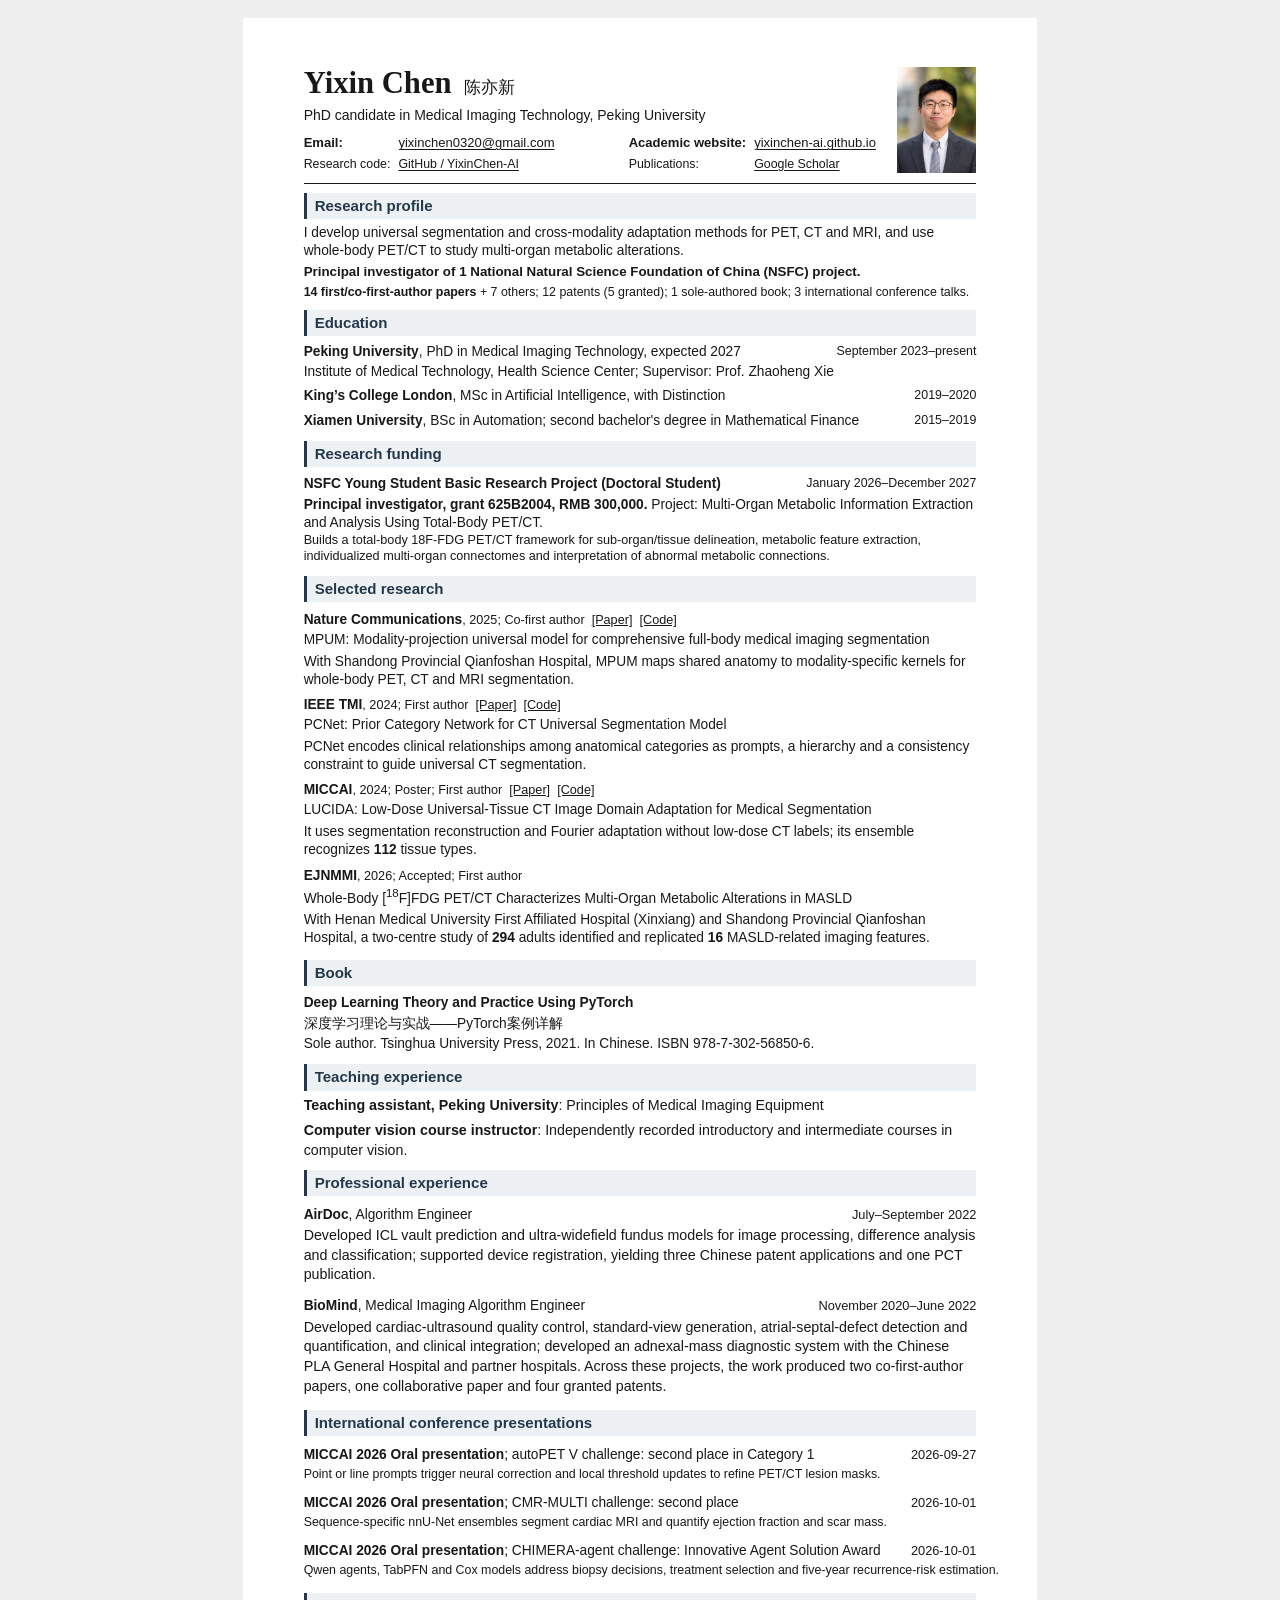
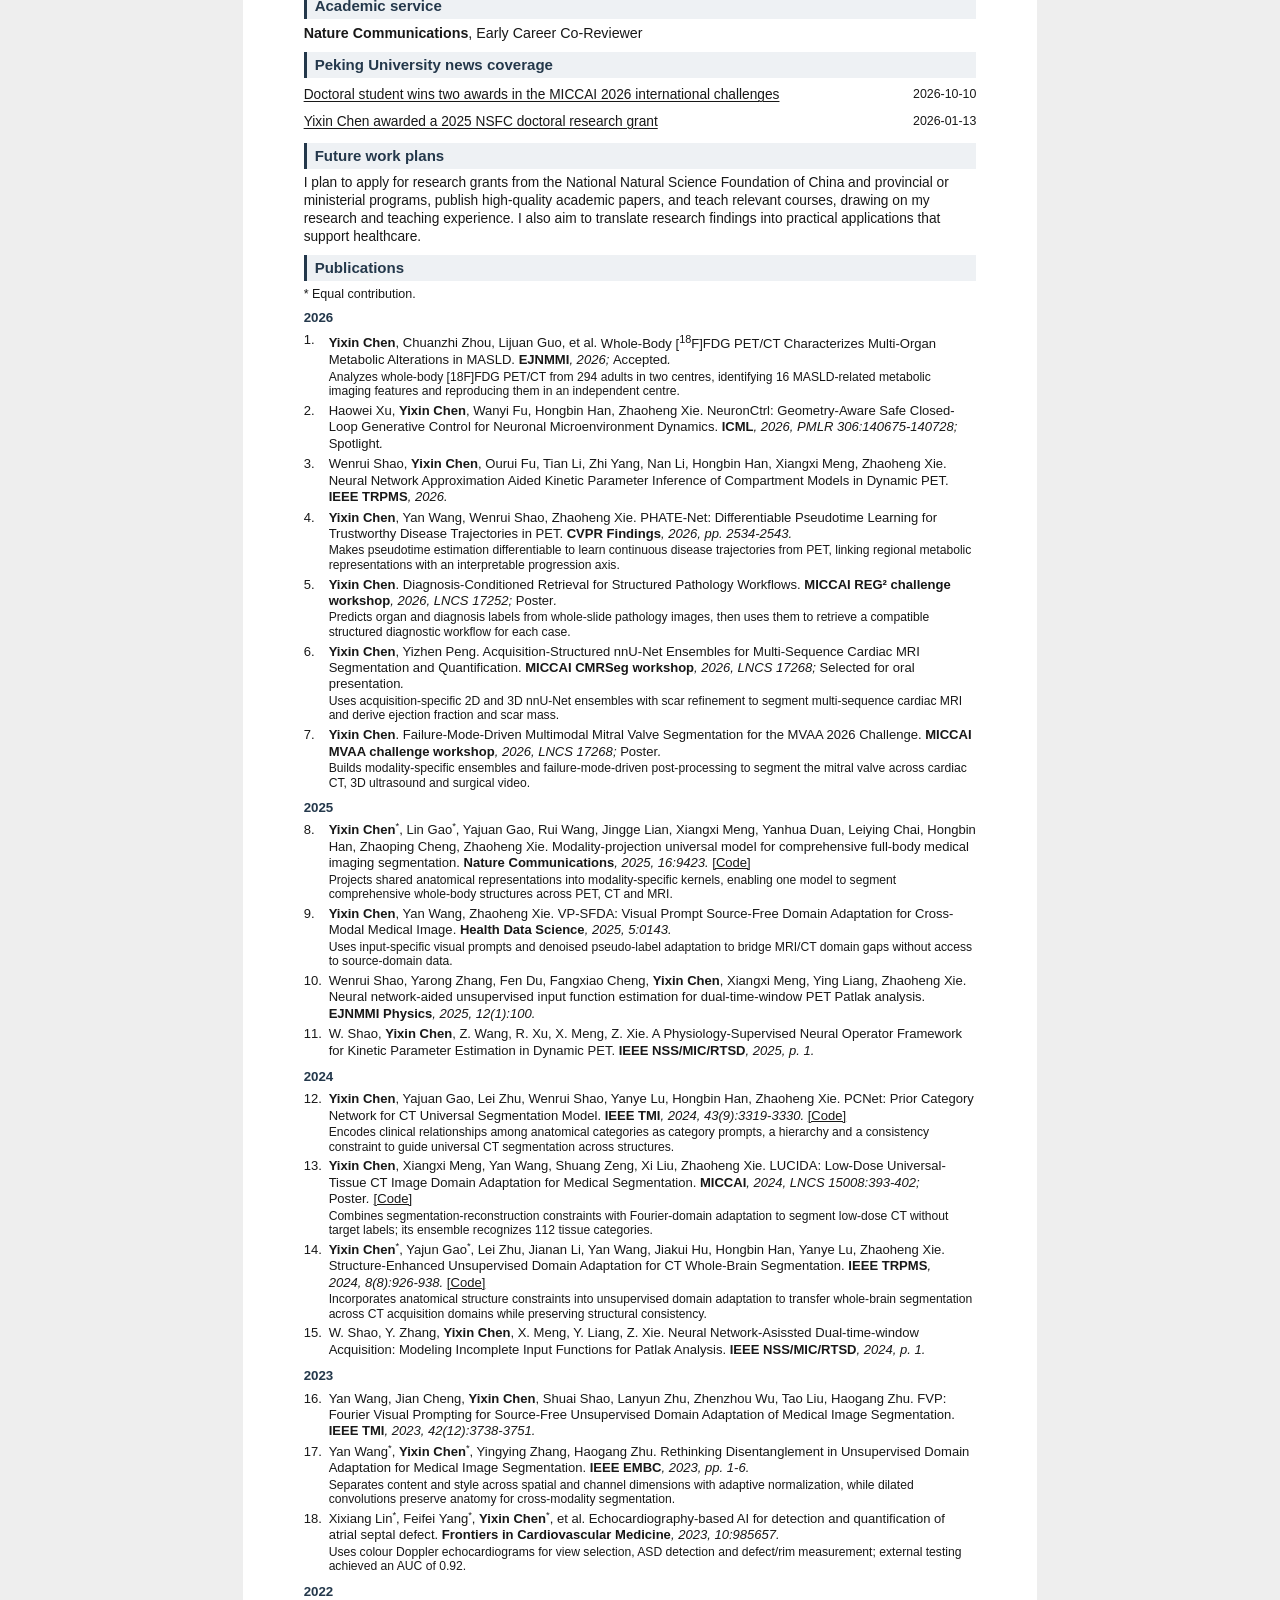
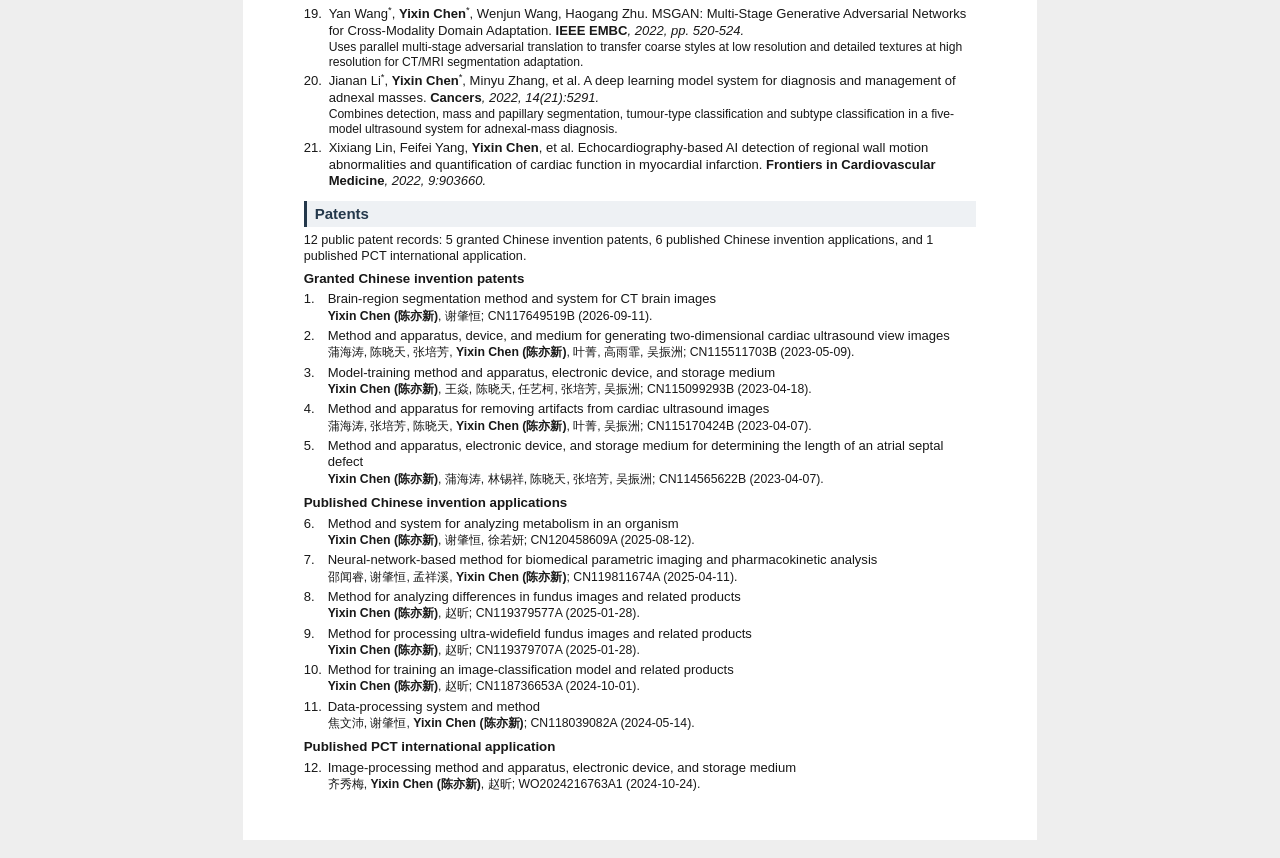
==== commit 8612b077: "Add healthcare impact to CV work outlook" ====
--- a/cv.html
+++ b/cv.html
@@ -50,7 +50,7 @@
   <section class="cv-news"><h2>Peking University news coverage</h2>
     <article class="cv-entry"><div><h3><a href="https://imt.bjmu.edu.cn/xsfc/20c60463f0eb459887f461a8deffc6ae.htm">Doctoral student wins two awards in the MICCAI 2026 international challenges</a></h3></div><p class="cv-date">2026-10-10</p></article><article class="cv-entry"><div><h3><a href="https://imt.bjmu.edu.cn/xsfc/5f411968b96d4de2b79ebea2ff7c4ed9.htm">Yixin Chen awarded a 2025 NSFC doctoral research grant</a></h3></div><p class="cv-date">2026-01-13</p></article>
   </section>
-  <section class="cv-outlook"><h2>Future work plans</h2><p>I plan to apply for research grants from the National Natural Science Foundation of China and provincial or ministerial programs, publish high-quality academic papers, and teach relevant courses, drawing on my research and teaching experience.</p></section>
+  <section class="cv-outlook"><h2>Future work plans</h2><p>I plan to apply for research grants from the National Natural Science Foundation of China and provincial or ministerial programs, publish high-quality academic papers, and teach relevant courses, drawing on my research and teaching experience. I also aim to translate research findings into practical applications that support healthcare.</p></section>
   <section class="cv-publications"><h2>Publications</h2><p class="cv-publication-note">* Equal contribution.</p><section class="publication-group"><h3>2026</h3><article class="pub" id="publication-masld"><span class="cv-pub-number">1.</span><p class="cv-citation"><span class="authors"><span class="me">Yixin Chen</span>, Chuanzhi Zhou, Lijuan Guo, et al. </span><span class="ptitle">Whole-Body [<sup>18</sup>F]FDG PET/CT Characterizes Multi-Organ Metabolic Alterations in MASLD. </span><span class="venue"><span class="v-name">EJNMMI</span>, 2026; <span class="publication-status">Accepted</span>.</span></p><p class="cv-publication-summary">Analyzes whole-body [18F]FDG PET/CT from 294 adults in two centres, identifying 16 MASLD-related metabolic imaging features and reproducing them in an independent centre.</p></article><article class="pub" id="publication-neuronctrl"><span class="cv-pub-number">2.</span><p class="cv-citation"><span class="authors">Haowei Xu, <span class="me">Yixin Chen</span>, Wanyi Fu, Hongbin Han, Zhaoheng Xie. </span><span class="ptitle"><a href="https://icml.cc/virtual/2026/poster/63182">NeuronCtrl: Geometry-Aware Safe Closed-Loop Generative Control for Neuronal Microenvironment Dynamics</a>. </span><span class="venue"><span class="v-name">ICML</span>, <span class="cv-citation-location">2026, PMLR 306:140675-140728</span>; <span class="publication-status">Spotlight</span>.</span></p></article><article class="pub"><span class="cv-pub-number">3.</span><p class="cv-citation"><span class="authors">Wenrui Shao, <span class="me">Yixin Chen</span>, Ourui Fu, Tian Li, Zhi Yang, Nan Li, Hongbin Han, Xiangxi Meng, Zhaoheng Xie. </span><span class="ptitle"><a href="https://doi.org/10.1109/TRPMS.2026.3660465">Neural Network Approximation Aided Kinetic Parameter Inference of Compartment Models in Dynamic PET</a>. </span><span class="venue"><span class="v-name">IEEE TRPMS</span>, 2026.</span></p></article><article class="pub" id="publication-phate"><span class="cv-pub-number">4.</span><p class="cv-citation"><span class="authors"><span class="me">Yixin Chen</span>, Yan Wang, Wenrui Shao, Zhaoheng Xie. </span><span class="ptitle"><a href="https://openaccess.thecvf.com/content/CVPR2026F/papers/Chen_PHATE-Net_Differentiable_Pseudotime_Learning_for_Trustworthy_Disease_Trajectories_in_PET_CVPRF_2026_paper.pdf">PHATE-Net: Differentiable Pseudotime Learning for Trustworthy Disease Trajectories in PET</a>. </span><span class="venue"><span class="v-name">CVPR Findings</span>, <span class="cv-citation-location">2026, pp. 2534-2543</span>.</span></p><p class="cv-publication-summary">Makes pseudotime estimation differentiable to learn continuous disease trajectories from PET, linking regional metabolic representations with an interpretable progression axis.</p></article><article class="pub"><span class="cv-pub-number">5.</span><p class="cv-citation"><span class="authors"><span class="me">Yixin Chen</span>. </span><span class="ptitle"><a href="https://papers.miccai.org/miccai-2026-sat/REG2026_008.html">Diagnosis-Conditioned Retrieval for Structured Pathology Workflows</a>. </span><span class="venue"><span class="v-name">MICCAI REG² challenge workshop</span>, <span class="cv-citation-location">2026, LNCS 17252</span>; <span class="publication-status">Poster</span>.</span></p><p class="cv-publication-summary">Predicts organ and diagnosis labels from whole-slide pathology images, then uses them to retrieve a compatible structured diagnostic workflow for each case.</p></article><article class="pub"><span class="cv-pub-number">6.</span><p class="cv-citation"><span class="authors"><span class="me">Yixin Chen</span>, Yizhen Peng. </span><span class="ptitle"><a href="https://papers.miccai.org/miccai-2026-sat/CMRSeg_018.html">Acquisition-Structured nnU-Net Ensembles for Multi-Sequence Cardiac MRI Segmentation and Quantification</a>. </span><span class="venue"><span class="v-name">MICCAI CMRSeg workshop</span>, <span class="cv-citation-location">2026, LNCS 17268</span>; <span class="publication-status">Selected for oral presentation</span>.</span></p><p class="cv-publication-summary">Uses acquisition-specific 2D and 3D nnU-Net ensembles with scar refinement to segment multi-sequence cardiac MRI and derive ejection fraction and scar mass.</p></article><article class="pub"><span class="cv-pub-number">7.</span><p class="cv-citation"><span class="authors"><span class="me">Yixin Chen</span>. </span><span class="ptitle"><a href="https://papers.miccai.org/miccai-2026-sat/MVAA_023.html">Failure-Mode-Driven Multimodal Mitral Valve Segmentation for the MVAA 2026 Challenge</a>. </span><span class="venue"><span class="v-name">MICCAI MVAA challenge workshop</span>, <span class="cv-citation-location">2026, LNCS 17268</span>; <span class="publication-status">Poster</span>.</span></p><p class="cv-publication-summary">Builds modality-specific ensembles and failure-mode-driven post-processing to segment the mitral valve across cardiac CT, 3D ultrasound and surgical video.</p></article></section><section class="publication-group"><h3>2025</h3><article class="pub"><span class="cv-pub-number">8.</span><p class="cv-citation"><span class="authors"><span class="me">Yixin Chen</span><span class="author-role">*</span>, Lin Gao<span class="author-role">*</span>, Yajuan Gao, Rui Wang, Jingge Lian, Xiangxi Meng, Yanhua Duan, Leiying Chai, Hongbin Han, Zhaoping Cheng, Zhaoheng Xie. </span><span class="ptitle"><a href="https://www.nature.com/articles/s41467-025-64469-w">Modality-projection universal model for comprehensive full-body medical imaging segmentation</a>. </span><span class="venue"><span class="v-name">Nature Communications</span>, <span class="cv-citation-location">2025, 16:9423</span>.</span>&nbsp;<a class="cv-code" href="https://github.com/YixinChen-AI/MPUM">[Code]</a></p><p class="cv-publication-summary">Projects shared anatomical representations into modality-specific kernels, enabling one model to segment comprehensive whole-body structures across PET, CT and MRI.</p></article><article class="pub"><span class="cv-pub-number">9.</span><p class="cv-citation"><span class="authors"><span class="me">Yixin Chen</span>, Yan Wang, Zhaoheng Xie. </span><span class="ptitle"><a href="https://doi.org/10.34133/hds.0143">VP-SFDA: Visual Prompt Source-Free Domain Adaptation for Cross-Modal Medical Image</a>. </span><span class="venue"><span class="v-name">Health Data Science</span>, <span class="cv-citation-location">2025, 5:0143</span>.</span></p><p class="cv-publication-summary">Uses input-specific visual prompts and denoised pseudo-label adaptation to bridge MRI/CT domain gaps without access to source-domain data.</p></article><article class="pub"><span class="cv-pub-number">10.</span><p class="cv-citation"><span class="authors">Wenrui Shao, Yarong Zhang, Fen Du, Fangxiao Cheng, <span class="me">Yixin Chen</span>, Xiangxi Meng, Ying Liang, Zhaoheng Xie. </span><span class="ptitle"><a href="https://doi.org/10.1186/s40658-025-00804-w">Neural network-aided unsupervised input function estimation for dual-time-window PET Patlak analysis</a>. </span><span class="venue"><span class="v-name">EJNMMI Physics</span>, <span class="cv-citation-location">2025, 12(1):100</span>.</span></p></article><article class="pub"><span class="cv-pub-number">11.</span><p class="cv-citation"><span class="authors">W. Shao, <span class="me">Yixin Chen</span>, Z. Wang, R. Xu, X. Meng, Z. Xie. </span><span class="ptitle"><a href="https://doi.org/10.1109/NSS/MIC/RTSD57106.2025.11287925">A Physiology-Supervised Neural Operator Framework for Kinetic Parameter Estimation in Dynamic PET</a>. </span><span class="venue"><span class="v-name">IEEE NSS/MIC/RTSD</span>, <span class="cv-citation-location">2025, p. 1</span>.</span></p></article></section><section class="publication-group"><h3>2024</h3><article class="pub"><span class="cv-pub-number">12.</span><p class="cv-citation"><span class="authors"><span class="me">Yixin Chen</span>, Yajuan Gao, Lei Zhu, Wenrui Shao, Yanye Lu, Hongbin Han, Zhaoheng Xie. </span><span class="ptitle"><a href="https://doi.org/10.1109/TMI.2024.3395349">PCNet: Prior Category Network for CT Universal Segmentation Model</a>. </span><span class="venue"><span class="v-name">IEEE TMI</span>, <span class="cv-citation-location">2024, 43(9):3319-3330</span>.</span>&nbsp;<a class="cv-code" href="https://github.com/YixinChen-AI/PCNet">[Code]</a></p><p class="cv-publication-summary">Encodes clinical relationships among anatomical categories as category prompts, a hierarchy and a consistency constraint to guide universal CT segmentation across structures.</p></article><article class="pub"><span class="cv-pub-number">13.</span><p class="cv-citation"><span class="authors"><span class="me">Yixin Chen</span>, Xiangxi Meng, Yan Wang, Shuang Zeng, Xi Liu, Zhaoheng Xie. </span><span class="ptitle"><a href="https://doi.org/10.1007/978-3-031-72111-3_37">LUCIDA: Low-Dose Universal-Tissue CT Image Domain Adaptation for Medical Segmentation</a>. </span><span class="venue"><span class="v-name">MICCAI</span>, <span class="cv-citation-location">2024, LNCS 15008:393-402</span>; <span class="publication-status">Poster</span>.</span>&nbsp;<a class="cv-code" href="https://github.com/YixinChen-AI/LUCIDA">[Code]</a></p><p class="cv-publication-summary">Combines segmentation-reconstruction constraints with Fourier-domain adaptation to segment low-dose CT without target labels; its ensemble recognizes 112 tissue categories.</p></article><article class="pub"><span class="cv-pub-number">14.</span><p class="cv-citation"><span class="authors"><span class="me">Yixin Chen</span><span class="author-role">*</span>, Yajun Gao<span class="author-role">*</span>, Lei Zhu, Jianan Li, Yan Wang, Jiakui Hu, Hongbin Han, Yanye Lu, Zhaoheng Xie. </span><span class="ptitle"><a href="https://doi.org/10.1109/TRPMS.2024.3391285">Structure-Enhanced Unsupervised Domain Adaptation for CT Whole-Brain Segmentation</a>. </span><span class="venue"><span class="v-name">IEEE TRPMS</span>, <span class="cv-citation-location">2024, 8(8):926-938</span>.</span>&nbsp;<a class="cv-code" href="https://github.com/YixinChen-AI/BraSEDA">[Code]</a></p><p class="cv-publication-summary">Incorporates anatomical structure constraints into unsupervised domain adaptation to transfer whole-brain segmentation across CT acquisition domains while preserving structural consistency.</p></article><article class="pub"><span class="cv-pub-number">15.</span><p class="cv-citation"><span class="authors">W. Shao, Y. Zhang, <span class="me">Yixin Chen</span>, X. Meng, Y. Liang, Z. Xie. </span><span class="ptitle"><a href="https://doi.org/10.1109/NSS/MIC/RTSD57108.2024.10656964">Neural Network-Asissted Dual-time-window Acquisition: Modeling Incomplete Input Functions for Patlak Analysis</a>. </span><span class="venue"><span class="v-name">IEEE NSS/MIC/RTSD</span>, <span class="cv-citation-location">2024, p. 1</span>.</span></p></article></section><section class="publication-group"><h3>2023</h3><article class="pub"><span class="cv-pub-number">16.</span><p class="cv-citation"><span class="authors">Yan Wang, Jian Cheng, <span class="me">Yixin Chen</span>, Shuai Shao, Lanyun Zhu, Zhenzhou Wu, Tao Liu, Haogang Zhu. </span><span class="ptitle"><a href="https://doi.org/10.1109/TMI.2023.3306105">FVP: Fourier Visual Prompting for Source-Free Unsupervised Domain Adaptation of Medical Image Segmentation</a>. </span><span class="venue"><span class="v-name">IEEE TMI</span>, <span class="cv-citation-location">2023, 42(12):3738-3751</span>.</span></p></article><article class="pub"><span class="cv-pub-number">17.</span><p class="cv-citation"><span class="authors">Yan Wang<span class="author-role">*</span>, <span class="me">Yixin Chen</span><span class="author-role">*</span>, Yingying Zhang, Haogang Zhu. </span><span class="ptitle"><a href="https://doi.org/10.1109/EMBC40787.2023.10341077">Rethinking Disentanglement in Unsupervised Domain Adaptation for Medical Image Segmentation</a>. </span><span class="venue"><span class="v-name">IEEE EMBC</span>, <span class="cv-citation-location">2023, pp. 1-6</span>.</span></p><p class="cv-publication-summary">Separates content and style across spatial and channel dimensions with adaptive normalization, while dilated convolutions preserve anatomy for cross-modality segmentation.</p></article><article class="pub"><span class="cv-pub-number">18.</span><p class="cv-citation"><span class="authors">Xixiang Lin<span class="author-role">*</span>, Feifei Yang<span class="author-role">*</span>, <span class="me">Yixin Chen</span><span class="author-role">*</span>, et al. </span><span class="ptitle"><a href="https://doi.org/10.3389/fcvm.2023.985657">Echocardiography-based AI for detection and quantification of atrial septal defect</a>. </span><span class="venue"><span class="v-name">Frontiers in Cardiovascular Medicine</span>, <span class="cv-citation-location">2023, 10:985657</span>.</span></p><p class="cv-publication-summary">Uses colour Doppler echocardiograms for view selection, ASD detection and defect/rim measurement; external testing achieved an AUC of 0.92.</p></article></section><section class="publication-group"><h3>2022</h3><article class="pub"><span class="cv-pub-number">19.</span><p class="cv-citation"><span class="authors">Yan Wang<span class="author-role">*</span>, <span class="me">Yixin Chen</span><span class="author-role">*</span>, Wenjun Wang, Haogang Zhu. </span><span class="ptitle"><a href="https://doi.org/10.1109/EMBC48229.2022.9871048">MSGAN: Multi-Stage Generative Adversarial Networks for Cross-Modality Domain Adaptation</a>. </span><span class="venue"><span class="v-name">IEEE EMBC</span>, <span class="cv-citation-location">2022, pp. 520-524</span>.</span></p><p class="cv-publication-summary">Uses parallel multi-stage adversarial translation to transfer coarse styles at low resolution and detailed textures at high resolution for CT/MRI segmentation adaptation.</p></article><article class="pub"><span class="cv-pub-number">20.</span><p class="cv-citation"><span class="authors">Jianan Li<span class="author-role">*</span>, <span class="me">Yixin Chen</span><span class="author-role">*</span>, Minyu Zhang, et al. </span><span class="ptitle"><a href="https://doi.org/10.3390/cancers14215291">A deep learning model system for diagnosis and management of adnexal masses</a>. </span><span class="venue"><span class="v-name">Cancers</span>, <span class="cv-citation-location">2022, 14(21):5291</span>.</span></p><p class="cv-publication-summary">Combines detection, mass and papillary segmentation, tumour-type classification and subtype classification in a five-model ultrasound system for adnexal-mass diagnosis.</p></article><article class="pub"><span class="cv-pub-number">21.</span><p class="cv-citation"><span class="authors">Xixiang Lin, Feifei Yang, <span class="me">Yixin Chen</span>, et al. </span><span class="ptitle"><a href="https://doi.org/10.3389/fcvm.2022.903660">Echocardiography-based AI detection of regional wall motion abnormalities and quantification of cardiac function in myocardial infarction</a>. </span><span class="venue"><span class="v-name">Frontiers in Cardiovascular Medicine</span>, <span class="cv-citation-location">2022, 9:903660</span>.</span></p></article></section></section>
   <section class="cv-patents"><h2>Patents</h2><p class="patent-summary">12 public patent records: 5 granted Chinese invention patents, 6 published Chinese invention applications, and 1 published PCT international application.</p><section class="patent-group" aria-labelledby="patent-granted-en"><h3 id="patent-granted-en">Granted Chinese invention patents</h3><ol class="patent-list"><li class="patent-item"><h4><a href="http://epub.cnipa.gov.cn/patent/CN117649519B">Brain-region segmentation method and system for CT brain images</a></h4><p class="patent-details"><span class="patent-inventors"><strong>Yixin Chen (陈亦新)</strong>, 谢肇恒</span>; <span class="patent-metadata"><span class="patent-field">CN117649519B (2026-09-11)</span>.</span></p></li><li class="patent-item"><h4><a href="https://patents.google.com/patent/CN115511703B/zh">Method and apparatus, device, and medium for generating two-dimensional cardiac ultrasound view images</a></h4><p class="patent-details"><span class="patent-inventors">蒲海涛, 陈晓天, 张培芳, <strong>Yixin Chen (陈亦新)</strong>, 叶菁, 高雨霏, 吴振洲</span>; <span class="patent-metadata"><span class="patent-field">CN115511703B (2023-05-09)</span>.</span></p></li><li class="patent-item"><h4><a href="http://epub.cnipa.gov.cn/patent/CN115099293B">Model-training method and apparatus, electronic device, and storage medium</a></h4><p class="patent-details"><span class="patent-inventors"><strong>Yixin Chen (陈亦新)</strong>, 王焱, 陈晓天, 任艺柯, 张培芳, 吴振洲</span>; <span class="patent-metadata"><span class="patent-field">CN115099293B (2023-04-18)</span>.</span></p></li><li class="patent-item"><h4><a href="https://patents.google.com/patent/CN115170424B/zh">Method and apparatus for removing artifacts from cardiac ultrasound images</a></h4><p class="patent-details"><span class="patent-inventors">蒲海涛, 张培芳, 陈晓天, <strong>Yixin Chen (陈亦新)</strong>, 叶菁, 吴振洲</span>; <span class="patent-metadata"><span class="patent-field">CN115170424B (2023-04-07)</span>.</span></p></li><li class="patent-item"><h4><a href="https://patents.google.com/patent/CN114565622B/zh">Method and apparatus, electronic device, and storage medium for determining the length of an atrial septal defect</a></h4><p class="patent-details"><span class="patent-inventors"><strong>Yixin Chen (陈亦新)</strong>, 蒲海涛, 林锡祥, 陈晓天, 张培芳, 吴振洲</span>; <span class="patent-metadata"><span class="patent-field">CN114565622B (2023-04-07)</span>.</span></p></li></ol></section><section class="patent-group" aria-labelledby="patent-published-en"><h3 id="patent-published-en">Published Chinese invention applications</h3><ol class="patent-list"><li class="patent-item"><h4><a href="http://epub.cnipa.gov.cn/patent/CN120458609A">Method and system for analyzing metabolism in an organism</a></h4><p class="patent-details"><span class="patent-inventors"><strong>Yixin Chen (陈亦新)</strong>, 谢肇恒, 徐若妍</span>; <span class="patent-metadata"><span class="patent-field">CN120458609A (2025-08-12)</span>.</span></p></li><li class="patent-item"><h4><a href="https://patents.google.com/patent/CN119811674A/zh">Neural-network-based method for biomedical parametric imaging and pharmacokinetic analysis</a></h4><p class="patent-details"><span class="patent-inventors">邵闻睿, 谢肇恒, 孟祥溪, <strong>Yixin Chen (陈亦新)</strong></span>; <span class="patent-metadata"><span class="patent-field">CN119811674A (2025-04-11)</span>.</span></p></li><li class="patent-item"><h4><a href="http://epub.cnipa.gov.cn/patent/CN119379577A">Method for analyzing differences in fundus images and related products</a></h4><p class="patent-details"><span class="patent-inventors"><strong>Yixin Chen (陈亦新)</strong>, 赵昕</span>; <span class="patent-metadata"><span class="patent-field">CN119379577A (2025-01-28)</span>.</span></p></li><li class="patent-item"><h4><a href="http://epub.cnipa.gov.cn/patent/CN119379707A">Method for processing ultra-widefield fundus images and related products</a></h4><p class="patent-details"><span class="patent-inventors"><strong>Yixin Chen (陈亦新)</strong>, 赵昕</span>; <span class="patent-metadata"><span class="patent-field">CN119379707A (2025-01-28)</span>.</span></p></li><li class="patent-item"><h4><a href="http://epub.cnipa.gov.cn/patent/CN118736653A">Method for training an image-classification model and related products</a></h4><p class="patent-details"><span class="patent-inventors"><strong>Yixin Chen (陈亦新)</strong>, 赵昕</span>; <span class="patent-metadata"><span class="patent-field">CN118736653A (2024-10-01)</span>.</span></p></li><li class="patent-item"><h4><a href="https://patents.google.com/patent/CN118039082A/zh">Data-processing system and method</a></h4><p class="patent-details"><span class="patent-inventors">焦文沛, 谢肇恒, <strong>Yixin Chen (陈亦新)</strong></span>; <span class="patent-metadata"><span class="patent-field">CN118039082A (2024-05-14)</span>.</span></p></li></ol></section><section class="patent-group" aria-labelledby="patent-pct-en"><h3 id="patent-pct-en">Published PCT international application</h3><ol class="patent-list"><li class="patent-item"><h4><a href="https://patents.google.com/patent/WO2024216763A1/zh">Image-processing method and apparatus, electronic device, and storage medium</a></h4><p class="patent-details"><span class="patent-inventors">齐秀梅, <strong>Yixin Chen (陈亦新)</strong>, 赵昕</span>; <span class="patent-metadata"><span class="patent-field">WO2024216763A1 (2024-10-24)</span>.</span></p></li></ol></section></section>
 </main>
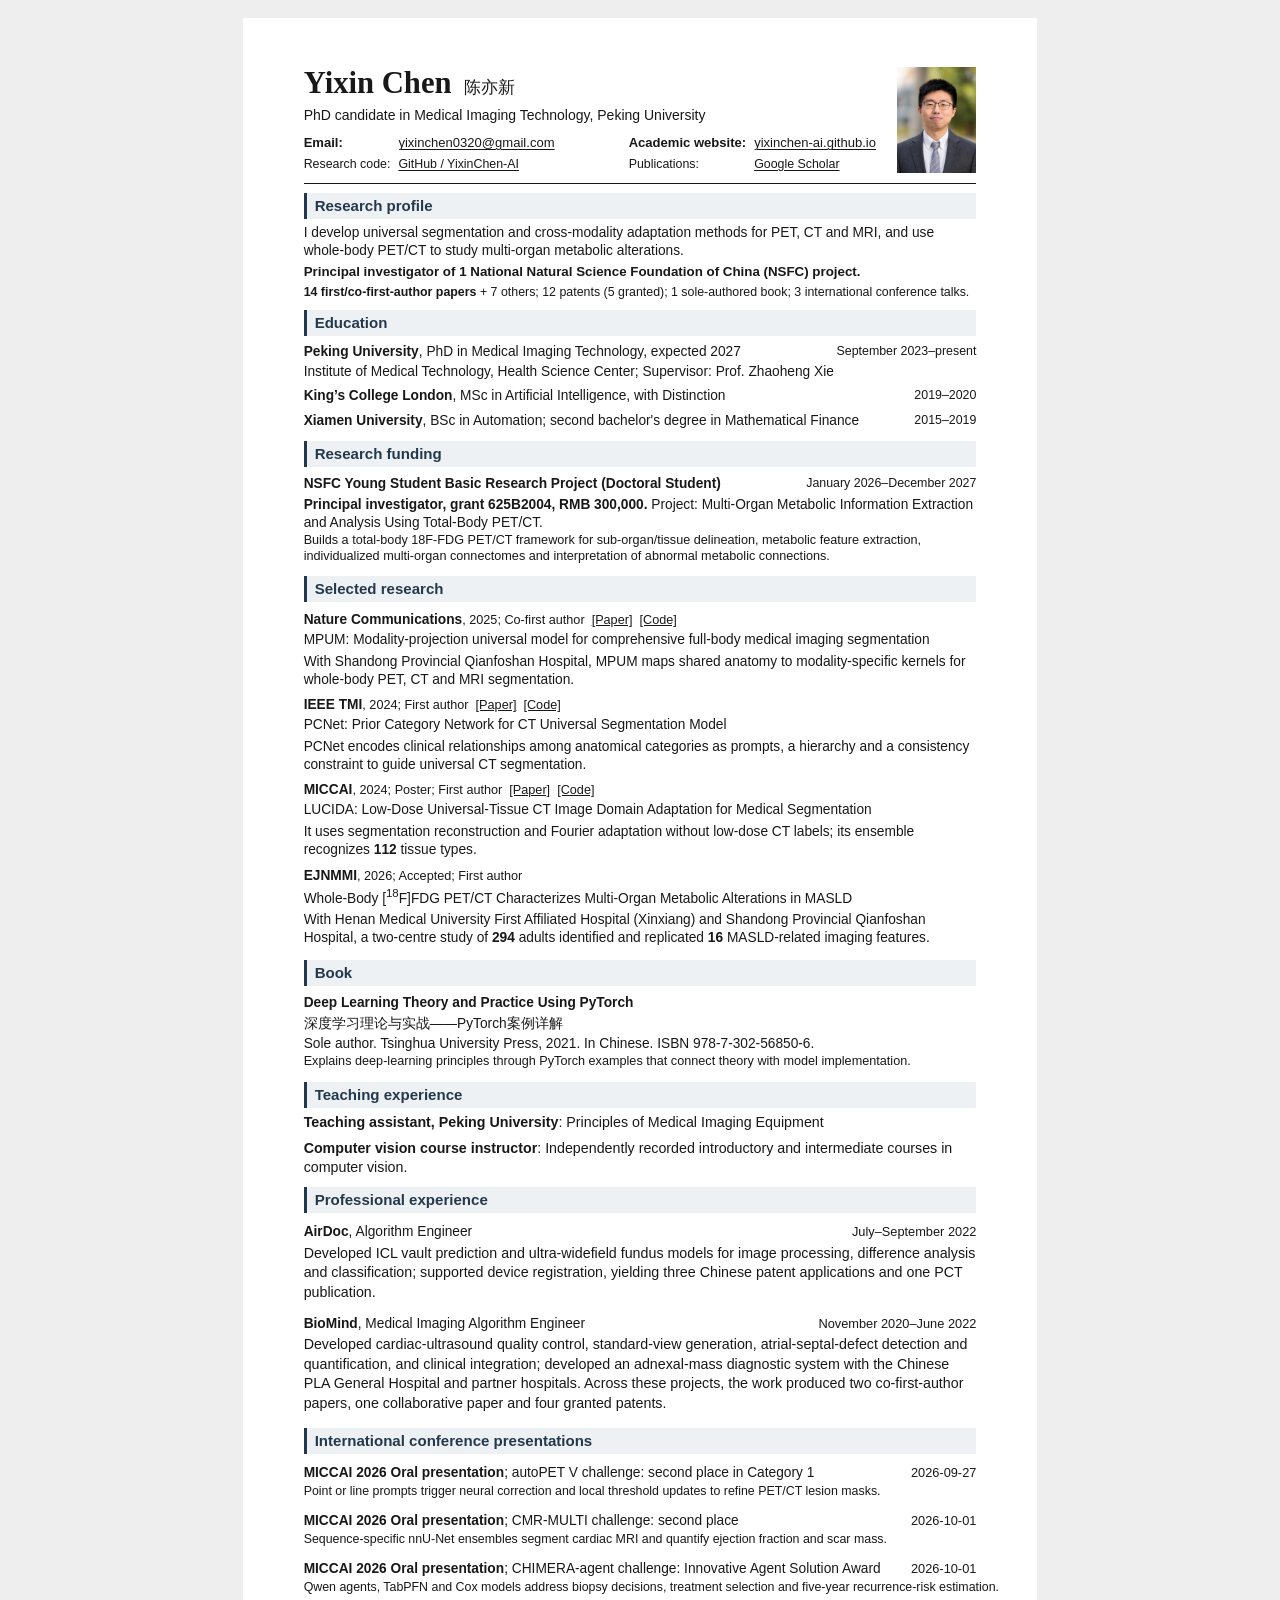
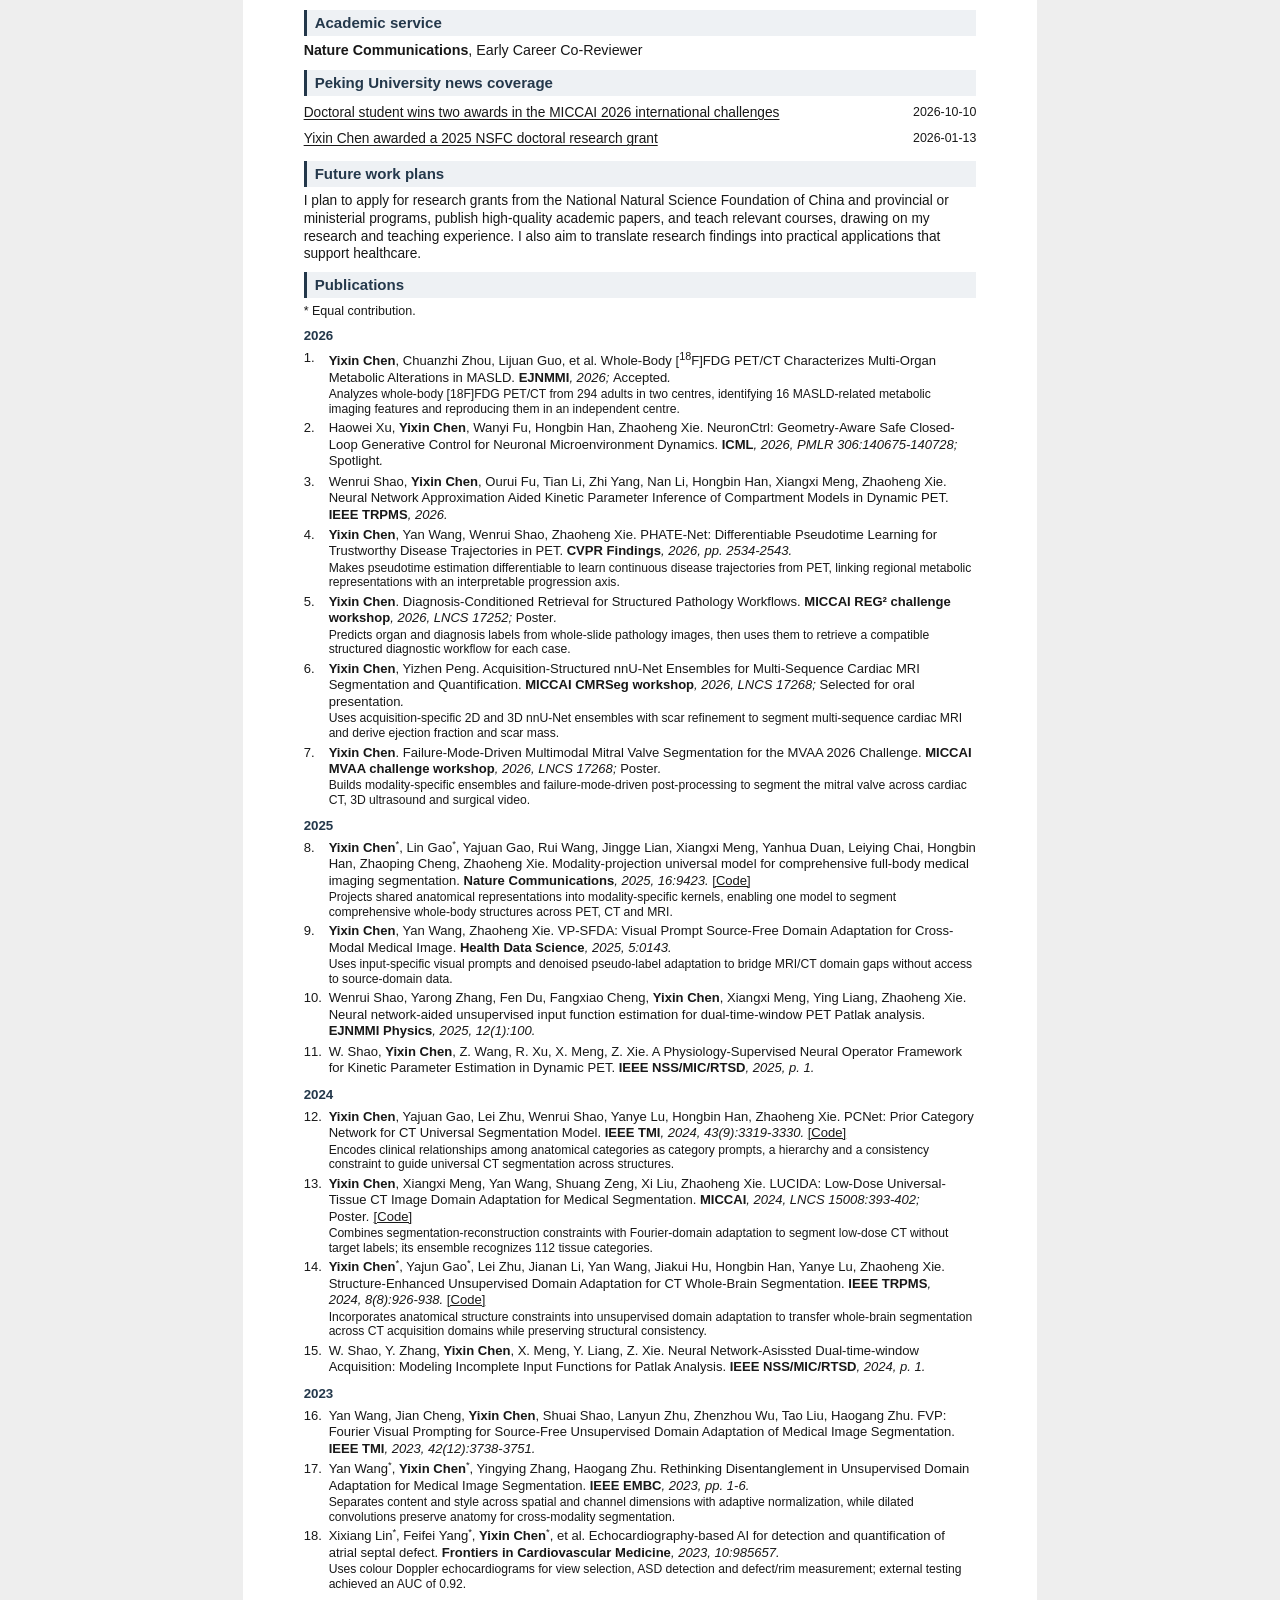
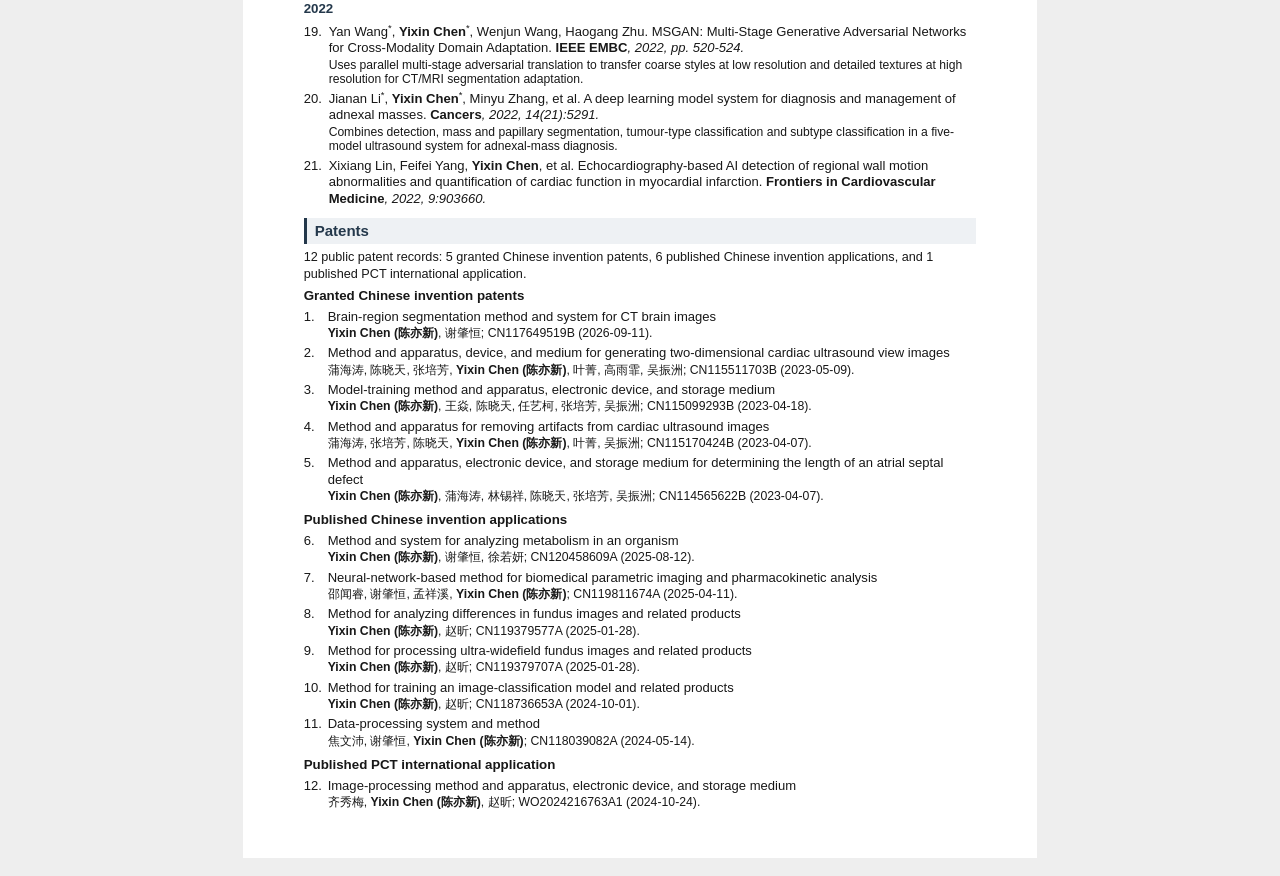
==== commit 42c00eba: "Add book summary to academic CVs" ====
--- a/cv.html
+++ b/cv.html
@@ -4,7 +4,7 @@
   <meta charset="utf-8"><meta name="viewport" content="width=device-width, initial-scale=1">
   <title>Yixin Chen | Curriculum Vitae</title>
   <meta name="description" content="Curriculum vitae of Yixin Chen, PhD candidate at Peking University.">
-  <link rel="stylesheet" href="assets/css/cv.css?v=e5cc48938aa0">
+  <link rel="stylesheet" href="assets/css/cv.css?v=8efd5ea1f846">
   <style>@page { @bottom-right { content: "Updated October 2026"; } }</style>
 </head>
 <body class="cv-en">
@@ -32,7 +32,7 @@
     <article class="cv-highlight"><p class="cv-highlight-meta"><span class="v-name">Nature Communications</span>, 2025; Co-first author &nbsp;<a href="https://www.nature.com/articles/s41467-025-64469-w">[Paper]</a> &nbsp;<a href="https://github.com/YixinChen-AI/MPUM">[Code]</a></p><h3>MPUM: Modality-projection universal model for comprehensive full-body medical imaging segmentation</h3><p>With Shandong Provincial Qianfoshan Hospital, MPUM maps shared anatomy to modality-specific kernels for whole-body PET, CT and MRI segmentation.</p></article><article class="cv-highlight"><p class="cv-highlight-meta"><span class="v-name">IEEE TMI</span>, 2024; First author &nbsp;<a href="https://doi.org/10.1109/TMI.2024.3395349">[Paper]</a> &nbsp;<a href="https://github.com/YixinChen-AI/PCNet">[Code]</a></p><h3>PCNet: Prior Category Network for CT Universal Segmentation Model</h3><p>PCNet encodes clinical relationships among anatomical categories as prompts, a hierarchy and a consistency constraint to guide universal CT segmentation.</p></article><article class="cv-highlight"><p class="cv-highlight-meta"><span class="v-name">MICCAI</span>, 2024; <span class="publication-status">Poster</span>; First author &nbsp;<a href="https://doi.org/10.1007/978-3-031-72111-3_37">[Paper]</a> &nbsp;<a href="https://github.com/YixinChen-AI/LUCIDA">[Code]</a></p><h3>LUCIDA: Low-Dose Universal-Tissue CT Image Domain Adaptation for Medical Segmentation</h3><p>It uses segmentation reconstruction and Fourier adaptation without low-dose CT labels; its ensemble recognizes <strong>112</strong> tissue types.</p></article><article class="cv-highlight"><p class="cv-highlight-meta"><span class="v-name">EJNMMI</span>, 2026; <span class="publication-status">Accepted</span>; First author</p><h3>Whole-Body [<sup>18</sup>F]FDG PET/CT Characterizes Multi-Organ Metabolic Alterations in MASLD</h3><p>With Henan Medical University First Affiliated Hospital (Xinxiang) and Shandong Provincial Qianfoshan Hospital, a two-centre study of <strong>294</strong> adults identified and replicated <strong>16</strong> MASLD-related imaging features.</p></article>
   </section>
   <section class="cv-book"><h2>Book</h2>
-    <article class="cv-entry"><div><h3>Deep Learning Theory and Practice Using PyTorch</h3><p>深度学习理论与实战——PyTorch案例详解</p><p>Sole author. Tsinghua University Press, 2021. In Chinese. ISBN 978-7-302-56850-6.</p></div></article>
+    <article class="cv-entry"><div><h3>Deep Learning Theory and Practice Using PyTorch</h3><p>深度学习理论与实战——PyTorch案例详解</p><p>Sole author. Tsinghua University Press, 2021. In Chinese. ISBN 978-7-302-56850-6.</p><p class="cv-book-summary">Explains deep-learning principles through PyTorch examples that connect theory with model implementation.</p></div></article>
   </section>
   <section class="cv-teaching"><h2>Teaching experience</h2>
     <p><strong>Teaching assistant, Peking University</strong>: Principles of Medical Imaging Equipment</p>
--- a/assets/css/cv.css
+++ b/assets/css/cv.css
@@ -81,6 +81,7 @@
 .cv-presentations .cv-entry h3 { font-weight: 400; }
 .cv-presentation-summary { white-space: nowrap; font-size: 9.3pt; line-height: 1.25; }
 .cv-book, .cv-service, .cv-outlook { break-inside: avoid; }
+.cv-book-summary { font-size: 9.5pt; line-height: 1.22; }
 .patent-summary { font-size: 9.5pt; line-height: 1.3; }
 .patent-group { margin-top: 6px; }
 .patent-group > h3 { margin-bottom: 2px; font-size: 10pt; line-height: 1.25; }
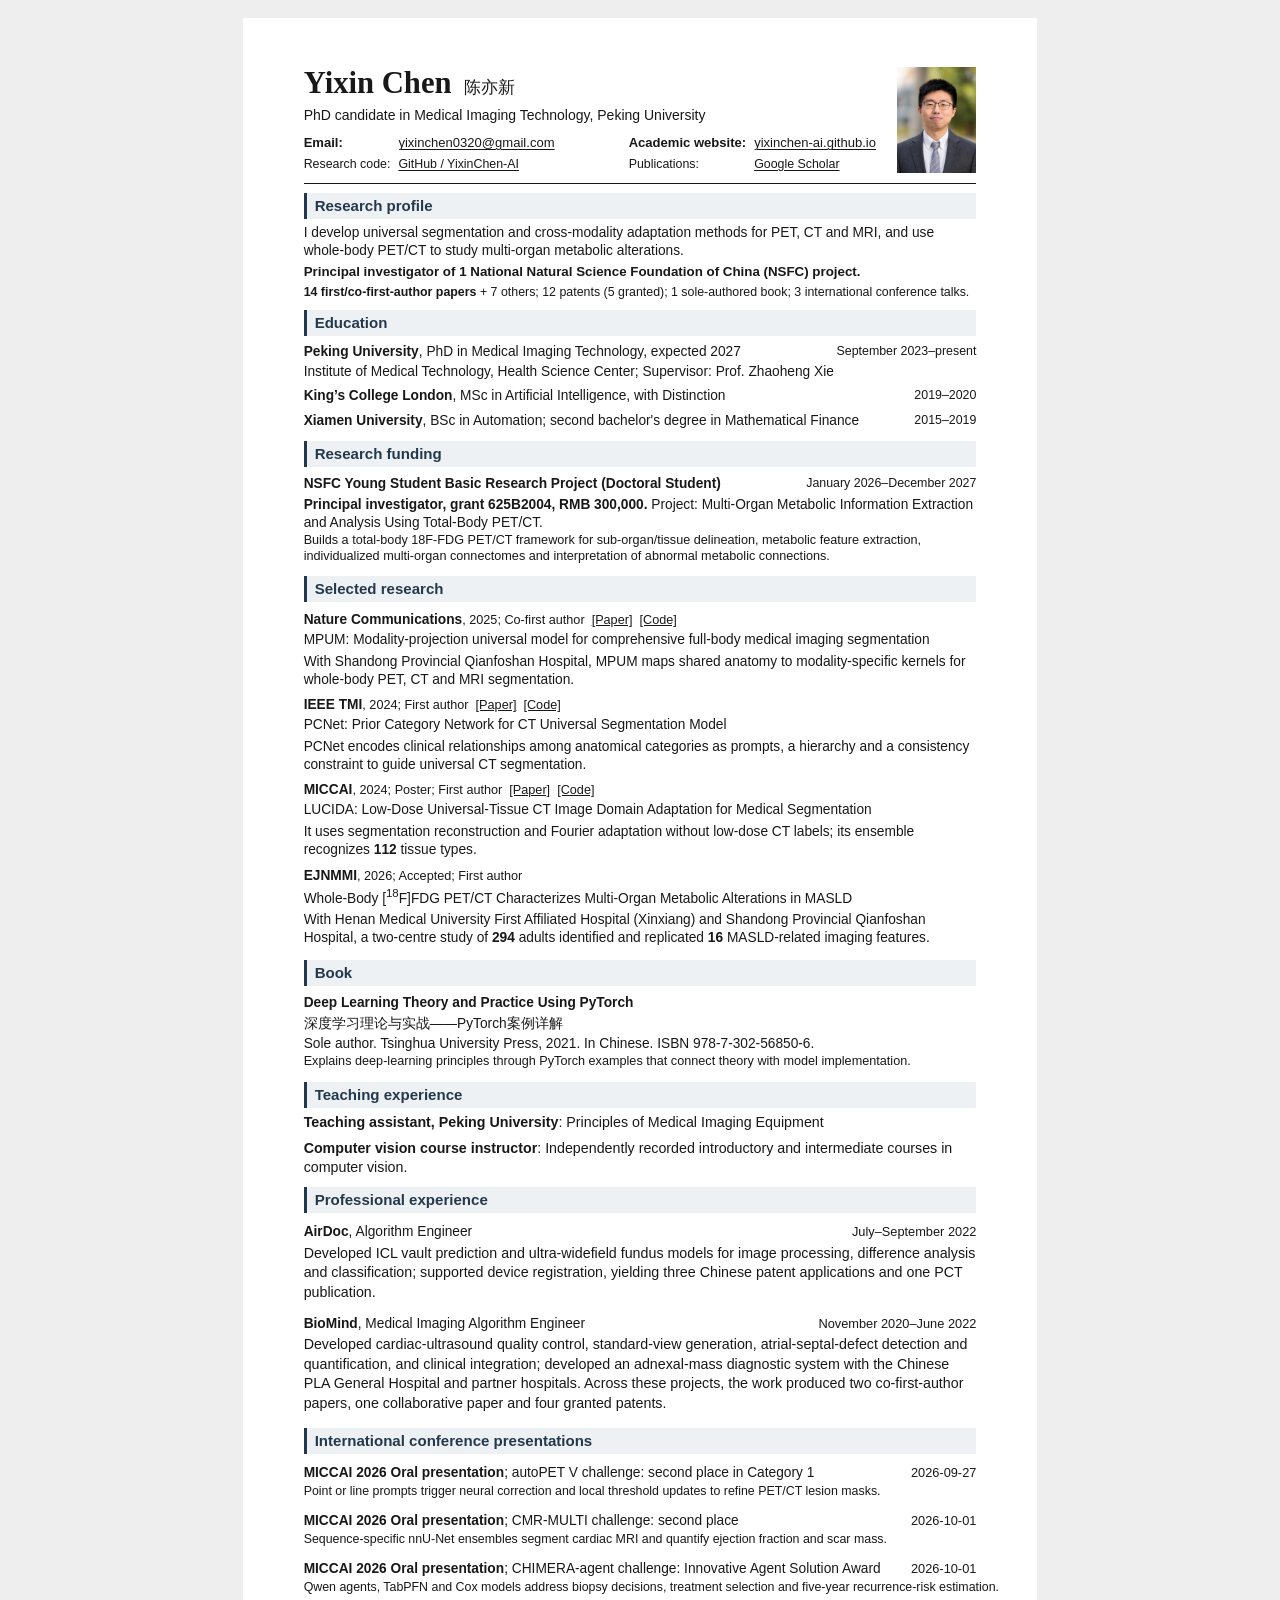
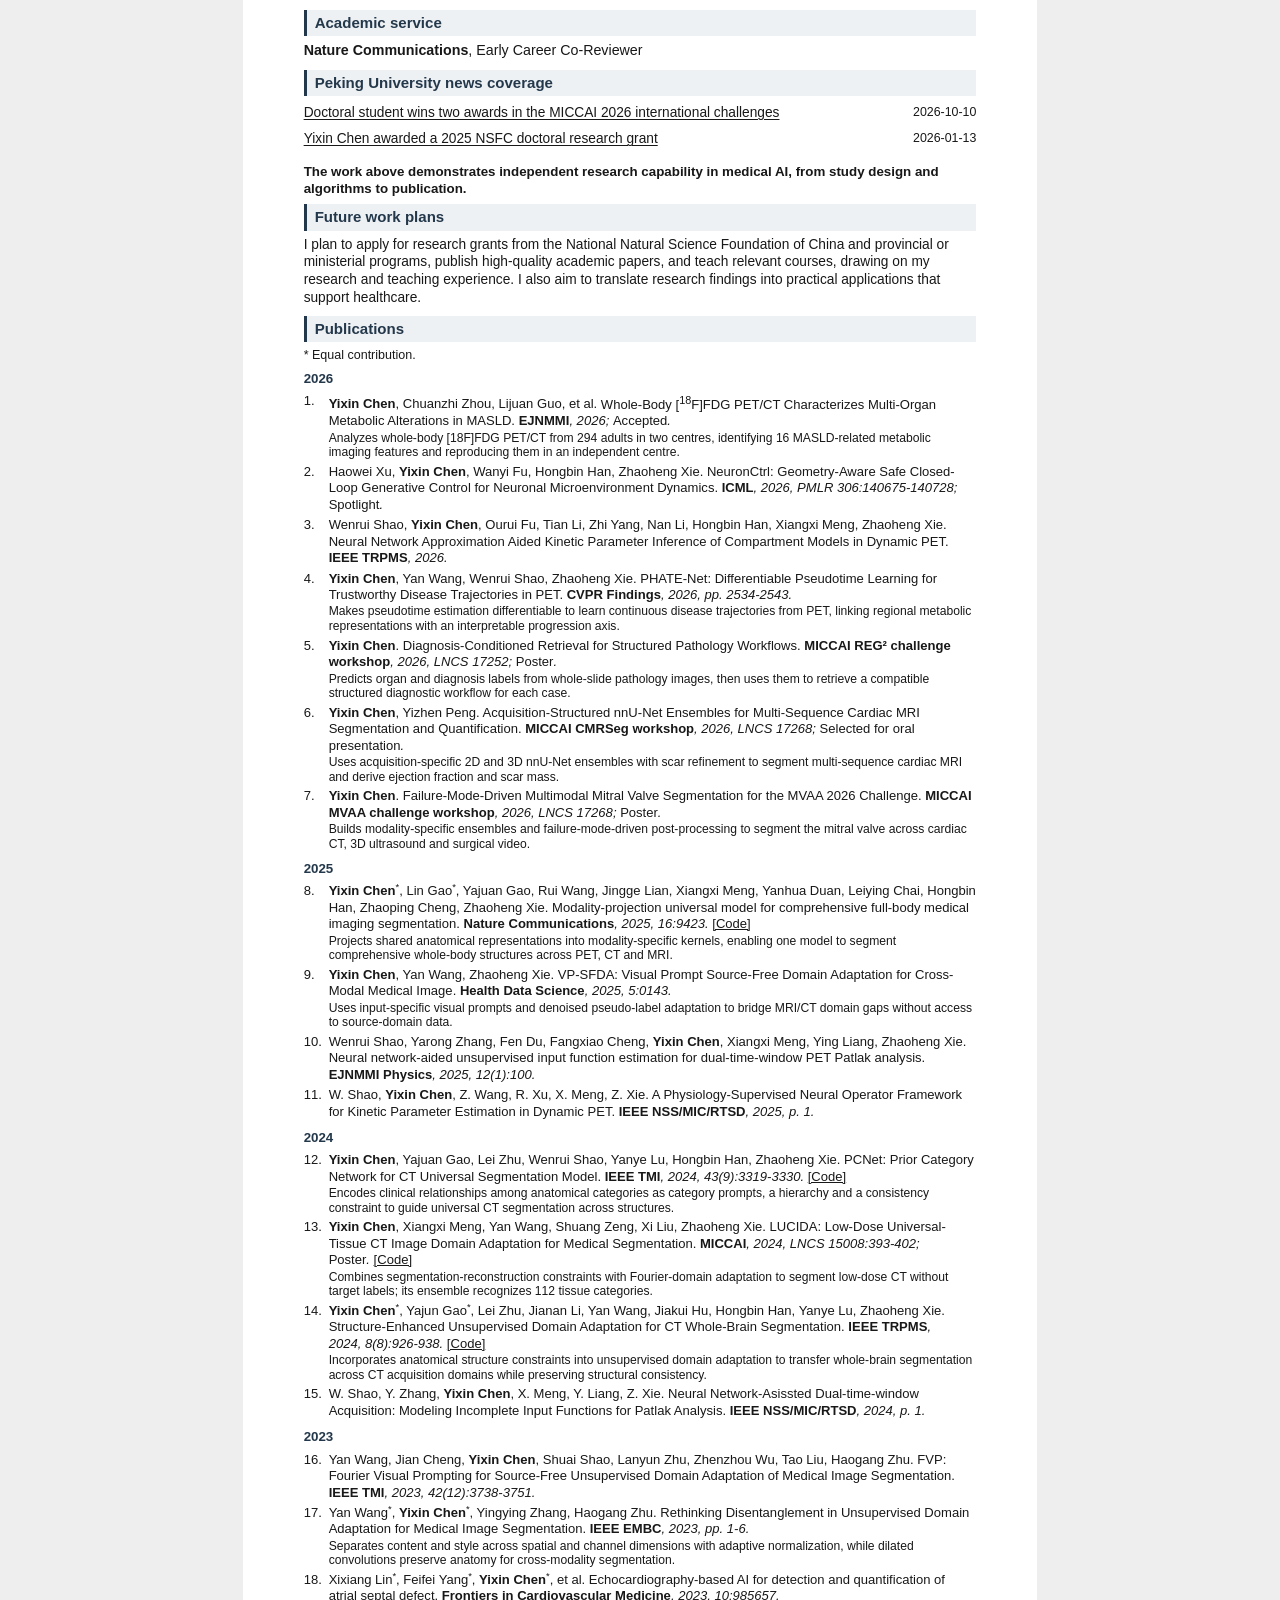
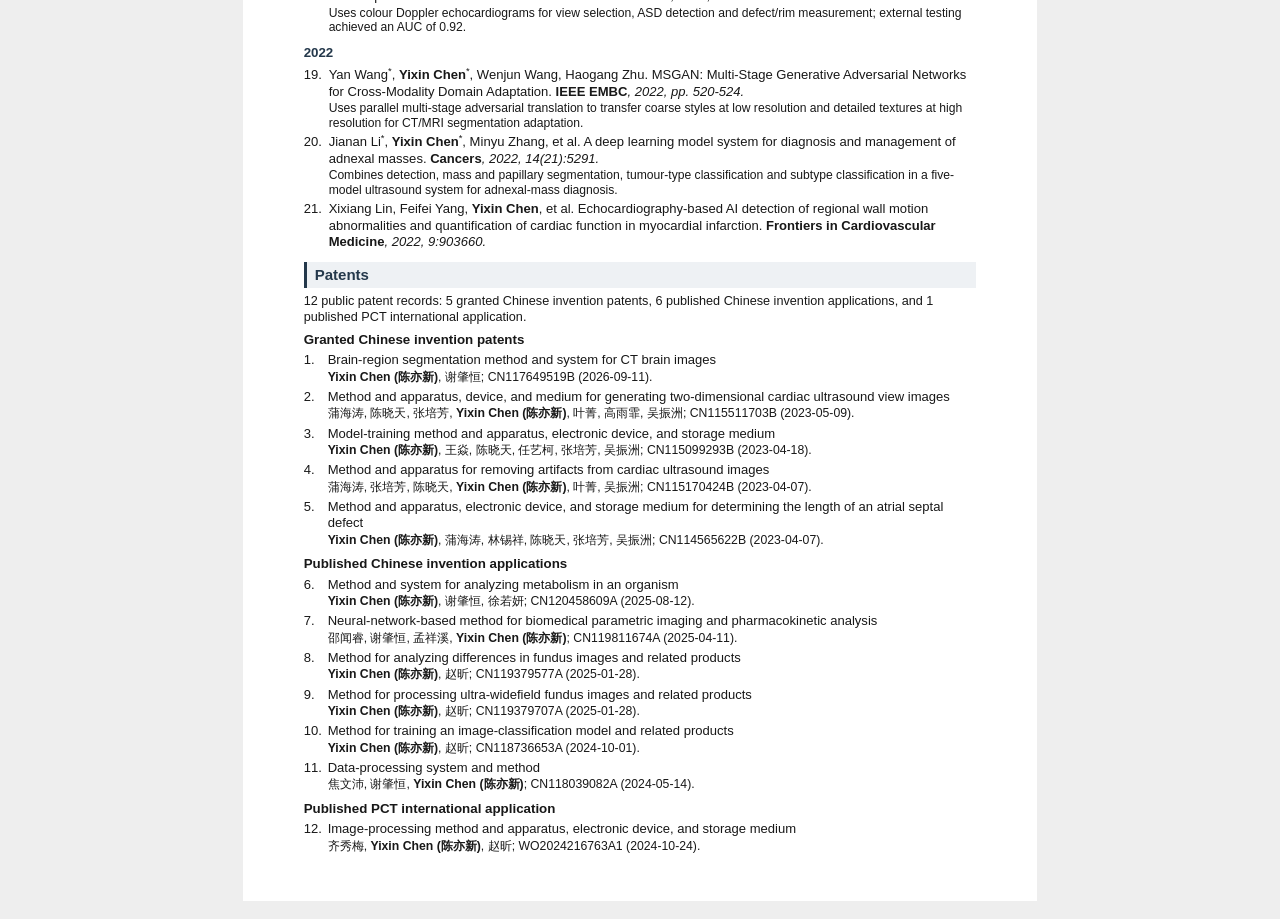
==== commit dcc2b26f: "Move research capability summary above work outlook" ====
--- a/cv.html
+++ b/cv.html
@@ -4,7 +4,7 @@
   <meta charset="utf-8"><meta name="viewport" content="width=device-width, initial-scale=1">
   <title>Yixin Chen | Curriculum Vitae</title>
   <meta name="description" content="Curriculum vitae of Yixin Chen, PhD candidate at Peking University.">
-  <link rel="stylesheet" href="assets/css/cv.css?v=8efd5ea1f846">
+  <link rel="stylesheet" href="assets/css/cv.css?v=75fb854ebfe9">
   <style>@page { @bottom-right { content: "Updated October 2026"; } }</style>
 </head>
 <body class="cv-en">
@@ -50,6 +50,7 @@
   <section class="cv-news"><h2>Peking University news coverage</h2>
     <article class="cv-entry"><div><h3><a href="https://imt.bjmu.edu.cn/xsfc/20c60463f0eb459887f461a8deffc6ae.htm">Doctoral student wins two awards in the MICCAI 2026 international challenges</a></h3></div><p class="cv-date">2026-10-10</p></article><article class="cv-entry"><div><h3><a href="https://imt.bjmu.edu.cn/xsfc/5f411968b96d4de2b79ebea2ff7c4ed9.htm">Yixin Chen awarded a 2025 NSFC doctoral research grant</a></h3></div><p class="cv-date">2026-01-13</p></article>
   </section>
+  <p class="cv-capability-summary"><strong>The work above demonstrates independent research capability in medical AI, from study design and algorithms to publication.</strong></p>
   <section class="cv-outlook"><h2>Future work plans</h2><p>I plan to apply for research grants from the National Natural Science Foundation of China and provincial or ministerial programs, publish high-quality academic papers, and teach relevant courses, drawing on my research and teaching experience. I also aim to translate research findings into practical applications that support healthcare.</p></section>
   <section class="cv-publications"><h2>Publications</h2><p class="cv-publication-note">* Equal contribution.</p><section class="publication-group"><h3>2026</h3><article class="pub" id="publication-masld"><span class="cv-pub-number">1.</span><p class="cv-citation"><span class="authors"><span class="me">Yixin Chen</span>, Chuanzhi Zhou, Lijuan Guo, et al. </span><span class="ptitle">Whole-Body [<sup>18</sup>F]FDG PET/CT Characterizes Multi-Organ Metabolic Alterations in MASLD. </span><span class="venue"><span class="v-name">EJNMMI</span>, 2026; <span class="publication-status">Accepted</span>.</span></p><p class="cv-publication-summary">Analyzes whole-body [18F]FDG PET/CT from 294 adults in two centres, identifying 16 MASLD-related metabolic imaging features and reproducing them in an independent centre.</p></article><article class="pub" id="publication-neuronctrl"><span class="cv-pub-number">2.</span><p class="cv-citation"><span class="authors">Haowei Xu, <span class="me">Yixin Chen</span>, Wanyi Fu, Hongbin Han, Zhaoheng Xie. </span><span class="ptitle"><a href="https://icml.cc/virtual/2026/poster/63182">NeuronCtrl: Geometry-Aware Safe Closed-Loop Generative Control for Neuronal Microenvironment Dynamics</a>. </span><span class="venue"><span class="v-name">ICML</span>, <span class="cv-citation-location">2026, PMLR 306:140675-140728</span>; <span class="publication-status">Spotlight</span>.</span></p></article><article class="pub"><span class="cv-pub-number">3.</span><p class="cv-citation"><span class="authors">Wenrui Shao, <span class="me">Yixin Chen</span>, Ourui Fu, Tian Li, Zhi Yang, Nan Li, Hongbin Han, Xiangxi Meng, Zhaoheng Xie. </span><span class="ptitle"><a href="https://doi.org/10.1109/TRPMS.2026.3660465">Neural Network Approximation Aided Kinetic Parameter Inference of Compartment Models in Dynamic PET</a>. </span><span class="venue"><span class="v-name">IEEE TRPMS</span>, 2026.</span></p></article><article class="pub" id="publication-phate"><span class="cv-pub-number">4.</span><p class="cv-citation"><span class="authors"><span class="me">Yixin Chen</span>, Yan Wang, Wenrui Shao, Zhaoheng Xie. </span><span class="ptitle"><a href="https://openaccess.thecvf.com/content/CVPR2026F/papers/Chen_PHATE-Net_Differentiable_Pseudotime_Learning_for_Trustworthy_Disease_Trajectories_in_PET_CVPRF_2026_paper.pdf">PHATE-Net: Differentiable Pseudotime Learning for Trustworthy Disease Trajectories in PET</a>. </span><span class="venue"><span class="v-name">CVPR Findings</span>, <span class="cv-citation-location">2026, pp. 2534-2543</span>.</span></p><p class="cv-publication-summary">Makes pseudotime estimation differentiable to learn continuous disease trajectories from PET, linking regional metabolic representations with an interpretable progression axis.</p></article><article class="pub"><span class="cv-pub-number">5.</span><p class="cv-citation"><span class="authors"><span class="me">Yixin Chen</span>. </span><span class="ptitle"><a href="https://papers.miccai.org/miccai-2026-sat/REG2026_008.html">Diagnosis-Conditioned Retrieval for Structured Pathology Workflows</a>. </span><span class="venue"><span class="v-name">MICCAI REG² challenge workshop</span>, <span class="cv-citation-location">2026, LNCS 17252</span>; <span class="publication-status">Poster</span>.</span></p><p class="cv-publication-summary">Predicts organ and diagnosis labels from whole-slide pathology images, then uses them to retrieve a compatible structured diagnostic workflow for each case.</p></article><article class="pub"><span class="cv-pub-number">6.</span><p class="cv-citation"><span class="authors"><span class="me">Yixin Chen</span>, Yizhen Peng. </span><span class="ptitle"><a href="https://papers.miccai.org/miccai-2026-sat/CMRSeg_018.html">Acquisition-Structured nnU-Net Ensembles for Multi-Sequence Cardiac MRI Segmentation and Quantification</a>. </span><span class="venue"><span class="v-name">MICCAI CMRSeg workshop</span>, <span class="cv-citation-location">2026, LNCS 17268</span>; <span class="publication-status">Selected for oral presentation</span>.</span></p><p class="cv-publication-summary">Uses acquisition-specific 2D and 3D nnU-Net ensembles with scar refinement to segment multi-sequence cardiac MRI and derive ejection fraction and scar mass.</p></article><article class="pub"><span class="cv-pub-number">7.</span><p class="cv-citation"><span class="authors"><span class="me">Yixin Chen</span>. </span><span class="ptitle"><a href="https://papers.miccai.org/miccai-2026-sat/MVAA_023.html">Failure-Mode-Driven Multimodal Mitral Valve Segmentation for the MVAA 2026 Challenge</a>. </span><span class="venue"><span class="v-name">MICCAI MVAA challenge workshop</span>, <span class="cv-citation-location">2026, LNCS 17268</span>; <span class="publication-status">Poster</span>.</span></p><p class="cv-publication-summary">Builds modality-specific ensembles and failure-mode-driven post-processing to segment the mitral valve across cardiac CT, 3D ultrasound and surgical video.</p></article></section><section class="publication-group"><h3>2025</h3><article class="pub"><span class="cv-pub-number">8.</span><p class="cv-citation"><span class="authors"><span class="me">Yixin Chen</span><span class="author-role">*</span>, Lin Gao<span class="author-role">*</span>, Yajuan Gao, Rui Wang, Jingge Lian, Xiangxi Meng, Yanhua Duan, Leiying Chai, Hongbin Han, Zhaoping Cheng, Zhaoheng Xie. </span><span class="ptitle"><a href="https://www.nature.com/articles/s41467-025-64469-w">Modality-projection universal model for comprehensive full-body medical imaging segmentation</a>. </span><span class="venue"><span class="v-name">Nature Communications</span>, <span class="cv-citation-location">2025, 16:9423</span>.</span>&nbsp;<a class="cv-code" href="https://github.com/YixinChen-AI/MPUM">[Code]</a></p><p class="cv-publication-summary">Projects shared anatomical representations into modality-specific kernels, enabling one model to segment comprehensive whole-body structures across PET, CT and MRI.</p></article><article class="pub"><span class="cv-pub-number">9.</span><p class="cv-citation"><span class="authors"><span class="me">Yixin Chen</span>, Yan Wang, Zhaoheng Xie. </span><span class="ptitle"><a href="https://doi.org/10.34133/hds.0143">VP-SFDA: Visual Prompt Source-Free Domain Adaptation for Cross-Modal Medical Image</a>. </span><span class="venue"><span class="v-name">Health Data Science</span>, <span class="cv-citation-location">2025, 5:0143</span>.</span></p><p class="cv-publication-summary">Uses input-specific visual prompts and denoised pseudo-label adaptation to bridge MRI/CT domain gaps without access to source-domain data.</p></article><article class="pub"><span class="cv-pub-number">10.</span><p class="cv-citation"><span class="authors">Wenrui Shao, Yarong Zhang, Fen Du, Fangxiao Cheng, <span class="me">Yixin Chen</span>, Xiangxi Meng, Ying Liang, Zhaoheng Xie. </span><span class="ptitle"><a href="https://doi.org/10.1186/s40658-025-00804-w">Neural network-aided unsupervised input function estimation for dual-time-window PET Patlak analysis</a>. </span><span class="venue"><span class="v-name">EJNMMI Physics</span>, <span class="cv-citation-location">2025, 12(1):100</span>.</span></p></article><article class="pub"><span class="cv-pub-number">11.</span><p class="cv-citation"><span class="authors">W. Shao, <span class="me">Yixin Chen</span>, Z. Wang, R. Xu, X. Meng, Z. Xie. </span><span class="ptitle"><a href="https://doi.org/10.1109/NSS/MIC/RTSD57106.2025.11287925">A Physiology-Supervised Neural Operator Framework for Kinetic Parameter Estimation in Dynamic PET</a>. </span><span class="venue"><span class="v-name">IEEE NSS/MIC/RTSD</span>, <span class="cv-citation-location">2025, p. 1</span>.</span></p></article></section><section class="publication-group"><h3>2024</h3><article class="pub"><span class="cv-pub-number">12.</span><p class="cv-citation"><span class="authors"><span class="me">Yixin Chen</span>, Yajuan Gao, Lei Zhu, Wenrui Shao, Yanye Lu, Hongbin Han, Zhaoheng Xie. </span><span class="ptitle"><a href="https://doi.org/10.1109/TMI.2024.3395349">PCNet: Prior Category Network for CT Universal Segmentation Model</a>. </span><span class="venue"><span class="v-name">IEEE TMI</span>, <span class="cv-citation-location">2024, 43(9):3319-3330</span>.</span>&nbsp;<a class="cv-code" href="https://github.com/YixinChen-AI/PCNet">[Code]</a></p><p class="cv-publication-summary">Encodes clinical relationships among anatomical categories as category prompts, a hierarchy and a consistency constraint to guide universal CT segmentation across structures.</p></article><article class="pub"><span class="cv-pub-number">13.</span><p class="cv-citation"><span class="authors"><span class="me">Yixin Chen</span>, Xiangxi Meng, Yan Wang, Shuang Zeng, Xi Liu, Zhaoheng Xie. </span><span class="ptitle"><a href="https://doi.org/10.1007/978-3-031-72111-3_37">LUCIDA: Low-Dose Universal-Tissue CT Image Domain Adaptation for Medical Segmentation</a>. </span><span class="venue"><span class="v-name">MICCAI</span>, <span class="cv-citation-location">2024, LNCS 15008:393-402</span>; <span class="publication-status">Poster</span>.</span>&nbsp;<a class="cv-code" href="https://github.com/YixinChen-AI/LUCIDA">[Code]</a></p><p class="cv-publication-summary">Combines segmentation-reconstruction constraints with Fourier-domain adaptation to segment low-dose CT without target labels; its ensemble recognizes 112 tissue categories.</p></article><article class="pub"><span class="cv-pub-number">14.</span><p class="cv-citation"><span class="authors"><span class="me">Yixin Chen</span><span class="author-role">*</span>, Yajun Gao<span class="author-role">*</span>, Lei Zhu, Jianan Li, Yan Wang, Jiakui Hu, Hongbin Han, Yanye Lu, Zhaoheng Xie. </span><span class="ptitle"><a href="https://doi.org/10.1109/TRPMS.2024.3391285">Structure-Enhanced Unsupervised Domain Adaptation for CT Whole-Brain Segmentation</a>. </span><span class="venue"><span class="v-name">IEEE TRPMS</span>, <span class="cv-citation-location">2024, 8(8):926-938</span>.</span>&nbsp;<a class="cv-code" href="https://github.com/YixinChen-AI/BraSEDA">[Code]</a></p><p class="cv-publication-summary">Incorporates anatomical structure constraints into unsupervised domain adaptation to transfer whole-brain segmentation across CT acquisition domains while preserving structural consistency.</p></article><article class="pub"><span class="cv-pub-number">15.</span><p class="cv-citation"><span class="authors">W. Shao, Y. Zhang, <span class="me">Yixin Chen</span>, X. Meng, Y. Liang, Z. Xie. </span><span class="ptitle"><a href="https://doi.org/10.1109/NSS/MIC/RTSD57108.2024.10656964">Neural Network-Asissted Dual-time-window Acquisition: Modeling Incomplete Input Functions for Patlak Analysis</a>. </span><span class="venue"><span class="v-name">IEEE NSS/MIC/RTSD</span>, <span class="cv-citation-location">2024, p. 1</span>.</span></p></article></section><section class="publication-group"><h3>2023</h3><article class="pub"><span class="cv-pub-number">16.</span><p class="cv-citation"><span class="authors">Yan Wang, Jian Cheng, <span class="me">Yixin Chen</span>, Shuai Shao, Lanyun Zhu, Zhenzhou Wu, Tao Liu, Haogang Zhu. </span><span class="ptitle"><a href="https://doi.org/10.1109/TMI.2023.3306105">FVP: Fourier Visual Prompting for Source-Free Unsupervised Domain Adaptation of Medical Image Segmentation</a>. </span><span class="venue"><span class="v-name">IEEE TMI</span>, <span class="cv-citation-location">2023, 42(12):3738-3751</span>.</span></p></article><article class="pub"><span class="cv-pub-number">17.</span><p class="cv-citation"><span class="authors">Yan Wang<span class="author-role">*</span>, <span class="me">Yixin Chen</span><span class="author-role">*</span>, Yingying Zhang, Haogang Zhu. </span><span class="ptitle"><a href="https://doi.org/10.1109/EMBC40787.2023.10341077">Rethinking Disentanglement in Unsupervised Domain Adaptation for Medical Image Segmentation</a>. </span><span class="venue"><span class="v-name">IEEE EMBC</span>, <span class="cv-citation-location">2023, pp. 1-6</span>.</span></p><p class="cv-publication-summary">Separates content and style across spatial and channel dimensions with adaptive normalization, while dilated convolutions preserve anatomy for cross-modality segmentation.</p></article><article class="pub"><span class="cv-pub-number">18.</span><p class="cv-citation"><span class="authors">Xixiang Lin<span class="author-role">*</span>, Feifei Yang<span class="author-role">*</span>, <span class="me">Yixin Chen</span><span class="author-role">*</span>, et al. </span><span class="ptitle"><a href="https://doi.org/10.3389/fcvm.2023.985657">Echocardiography-based AI for detection and quantification of atrial septal defect</a>. </span><span class="venue"><span class="v-name">Frontiers in Cardiovascular Medicine</span>, <span class="cv-citation-location">2023, 10:985657</span>.</span></p><p class="cv-publication-summary">Uses colour Doppler echocardiograms for view selection, ASD detection and defect/rim measurement; external testing achieved an AUC of 0.92.</p></article></section><section class="publication-group"><h3>2022</h3><article class="pub"><span class="cv-pub-number">19.</span><p class="cv-citation"><span class="authors">Yan Wang<span class="author-role">*</span>, <span class="me">Yixin Chen</span><span class="author-role">*</span>, Wenjun Wang, Haogang Zhu. </span><span class="ptitle"><a href="https://doi.org/10.1109/EMBC48229.2022.9871048">MSGAN: Multi-Stage Generative Adversarial Networks for Cross-Modality Domain Adaptation</a>. </span><span class="venue"><span class="v-name">IEEE EMBC</span>, <span class="cv-citation-location">2022, pp. 520-524</span>.</span></p><p class="cv-publication-summary">Uses parallel multi-stage adversarial translation to transfer coarse styles at low resolution and detailed textures at high resolution for CT/MRI segmentation adaptation.</p></article><article class="pub"><span class="cv-pub-number">20.</span><p class="cv-citation"><span class="authors">Jianan Li<span class="author-role">*</span>, <span class="me">Yixin Chen</span><span class="author-role">*</span>, Minyu Zhang, et al. </span><span class="ptitle"><a href="https://doi.org/10.3390/cancers14215291">A deep learning model system for diagnosis and management of adnexal masses</a>. </span><span class="venue"><span class="v-name">Cancers</span>, <span class="cv-citation-location">2022, 14(21):5291</span>.</span></p><p class="cv-publication-summary">Combines detection, mass and papillary segmentation, tumour-type classification and subtype classification in a five-model ultrasound system for adnexal-mass diagnosis.</p></article><article class="pub"><span class="cv-pub-number">21.</span><p class="cv-citation"><span class="authors">Xixiang Lin, Feifei Yang, <span class="me">Yixin Chen</span>, et al. </span><span class="ptitle"><a href="https://doi.org/10.3389/fcvm.2022.903660">Echocardiography-based AI detection of regional wall motion abnormalities and quantification of cardiac function in myocardial infarction</a>. </span><span class="venue"><span class="v-name">Frontiers in Cardiovascular Medicine</span>, <span class="cv-citation-location">2022, 9:903660</span>.</span></p></article></section></section>
   <section class="cv-patents"><h2>Patents</h2><p class="patent-summary">12 public patent records: 5 granted Chinese invention patents, 6 published Chinese invention applications, and 1 published PCT international application.</p><section class="patent-group" aria-labelledby="patent-granted-en"><h3 id="patent-granted-en">Granted Chinese invention patents</h3><ol class="patent-list"><li class="patent-item"><h4><a href="http://epub.cnipa.gov.cn/patent/CN117649519B">Brain-region segmentation method and system for CT brain images</a></h4><p class="patent-details"><span class="patent-inventors"><strong>Yixin Chen (陈亦新)</strong>, 谢肇恒</span>; <span class="patent-metadata"><span class="patent-field">CN117649519B (2026-09-11)</span>.</span></p></li><li class="patent-item"><h4><a href="https://patents.google.com/patent/CN115511703B/zh">Method and apparatus, device, and medium for generating two-dimensional cardiac ultrasound view images</a></h4><p class="patent-details"><span class="patent-inventors">蒲海涛, 陈晓天, 张培芳, <strong>Yixin Chen (陈亦新)</strong>, 叶菁, 高雨霏, 吴振洲</span>; <span class="patent-metadata"><span class="patent-field">CN115511703B (2023-05-09)</span>.</span></p></li><li class="patent-item"><h4><a href="http://epub.cnipa.gov.cn/patent/CN115099293B">Model-training method and apparatus, electronic device, and storage medium</a></h4><p class="patent-details"><span class="patent-inventors"><strong>Yixin Chen (陈亦新)</strong>, 王焱, 陈晓天, 任艺柯, 张培芳, 吴振洲</span>; <span class="patent-metadata"><span class="patent-field">CN115099293B (2023-04-18)</span>.</span></p></li><li class="patent-item"><h4><a href="https://patents.google.com/patent/CN115170424B/zh">Method and apparatus for removing artifacts from cardiac ultrasound images</a></h4><p class="patent-details"><span class="patent-inventors">蒲海涛, 张培芳, 陈晓天, <strong>Yixin Chen (陈亦新)</strong>, 叶菁, 吴振洲</span>; <span class="patent-metadata"><span class="patent-field">CN115170424B (2023-04-07)</span>.</span></p></li><li class="patent-item"><h4><a href="https://patents.google.com/patent/CN114565622B/zh">Method and apparatus, electronic device, and storage medium for determining the length of an atrial septal defect</a></h4><p class="patent-details"><span class="patent-inventors"><strong>Yixin Chen (陈亦新)</strong>, 蒲海涛, 林锡祥, 陈晓天, 张培芳, 吴振洲</span>; <span class="patent-metadata"><span class="patent-field">CN114565622B (2023-04-07)</span>.</span></p></li></ol></section><section class="patent-group" aria-labelledby="patent-published-en"><h3 id="patent-published-en">Published Chinese invention applications</h3><ol class="patent-list"><li class="patent-item"><h4><a href="http://epub.cnipa.gov.cn/patent/CN120458609A">Method and system for analyzing metabolism in an organism</a></h4><p class="patent-details"><span class="patent-inventors"><strong>Yixin Chen (陈亦新)</strong>, 谢肇恒, 徐若妍</span>; <span class="patent-metadata"><span class="patent-field">CN120458609A (2025-08-12)</span>.</span></p></li><li class="patent-item"><h4><a href="https://patents.google.com/patent/CN119811674A/zh">Neural-network-based method for biomedical parametric imaging and pharmacokinetic analysis</a></h4><p class="patent-details"><span class="patent-inventors">邵闻睿, 谢肇恒, 孟祥溪, <strong>Yixin Chen (陈亦新)</strong></span>; <span class="patent-metadata"><span class="patent-field">CN119811674A (2025-04-11)</span>.</span></p></li><li class="patent-item"><h4><a href="http://epub.cnipa.gov.cn/patent/CN119379577A">Method for analyzing differences in fundus images and related products</a></h4><p class="patent-details"><span class="patent-inventors"><strong>Yixin Chen (陈亦新)</strong>, 赵昕</span>; <span class="patent-metadata"><span class="patent-field">CN119379577A (2025-01-28)</span>.</span></p></li><li class="patent-item"><h4><a href="http://epub.cnipa.gov.cn/patent/CN119379707A">Method for processing ultra-widefield fundus images and related products</a></h4><p class="patent-details"><span class="patent-inventors"><strong>Yixin Chen (陈亦新)</strong>, 赵昕</span>; <span class="patent-metadata"><span class="patent-field">CN119379707A (2025-01-28)</span>.</span></p></li><li class="patent-item"><h4><a href="http://epub.cnipa.gov.cn/patent/CN118736653A">Method for training an image-classification model and related products</a></h4><p class="patent-details"><span class="patent-inventors"><strong>Yixin Chen (陈亦新)</strong>, 赵昕</span>; <span class="patent-metadata"><span class="patent-field">CN118736653A (2024-10-01)</span>.</span></p></li><li class="patent-item"><h4><a href="https://patents.google.com/patent/CN118039082A/zh">Data-processing system and method</a></h4><p class="patent-details"><span class="patent-inventors">焦文沛, 谢肇恒, <strong>Yixin Chen (陈亦新)</strong></span>; <span class="patent-metadata"><span class="patent-field">CN118039082A (2024-05-14)</span>.</span></p></li></ol></section><section class="patent-group" aria-labelledby="patent-pct-en"><h3 id="patent-pct-en">Published PCT international application</h3><ol class="patent-list"><li class="patent-item"><h4><a href="https://patents.google.com/patent/WO2024216763A1/zh">Image-processing method and apparatus, electronic device, and storage medium</a></h4><p class="patent-details"><span class="patent-inventors">齐秀梅, <strong>Yixin Chen (陈亦新)</strong>, 赵昕</span>; <span class="patent-metadata"><span class="patent-field">WO2024216763A1 (2024-10-24)</span>.</span></p></li></ol></section></section>
--- a/assets/css/cv.css
+++ b/assets/css/cv.css
@@ -78,6 +78,8 @@
 .cv-news { break-inside: avoid; }
 .cv-news h3 { font-weight: 400; }
 .cv-news a { text-decoration: underline; text-decoration-thickness: .5px; text-underline-offset: .13em; }
+.cv-capability-summary { margin-top: 11px; font-size: 10pt; line-height: 1.3; break-inside: avoid; }
+.cv-capability-summary + .cv-outlook { margin-top: 7px; }
 .cv-presentations .cv-entry h3 { font-weight: 400; }
 .cv-presentation-summary { white-space: nowrap; font-size: 9.3pt; line-height: 1.25; }
 .cv-book, .cv-service, .cv-outlook { break-inside: avoid; }
